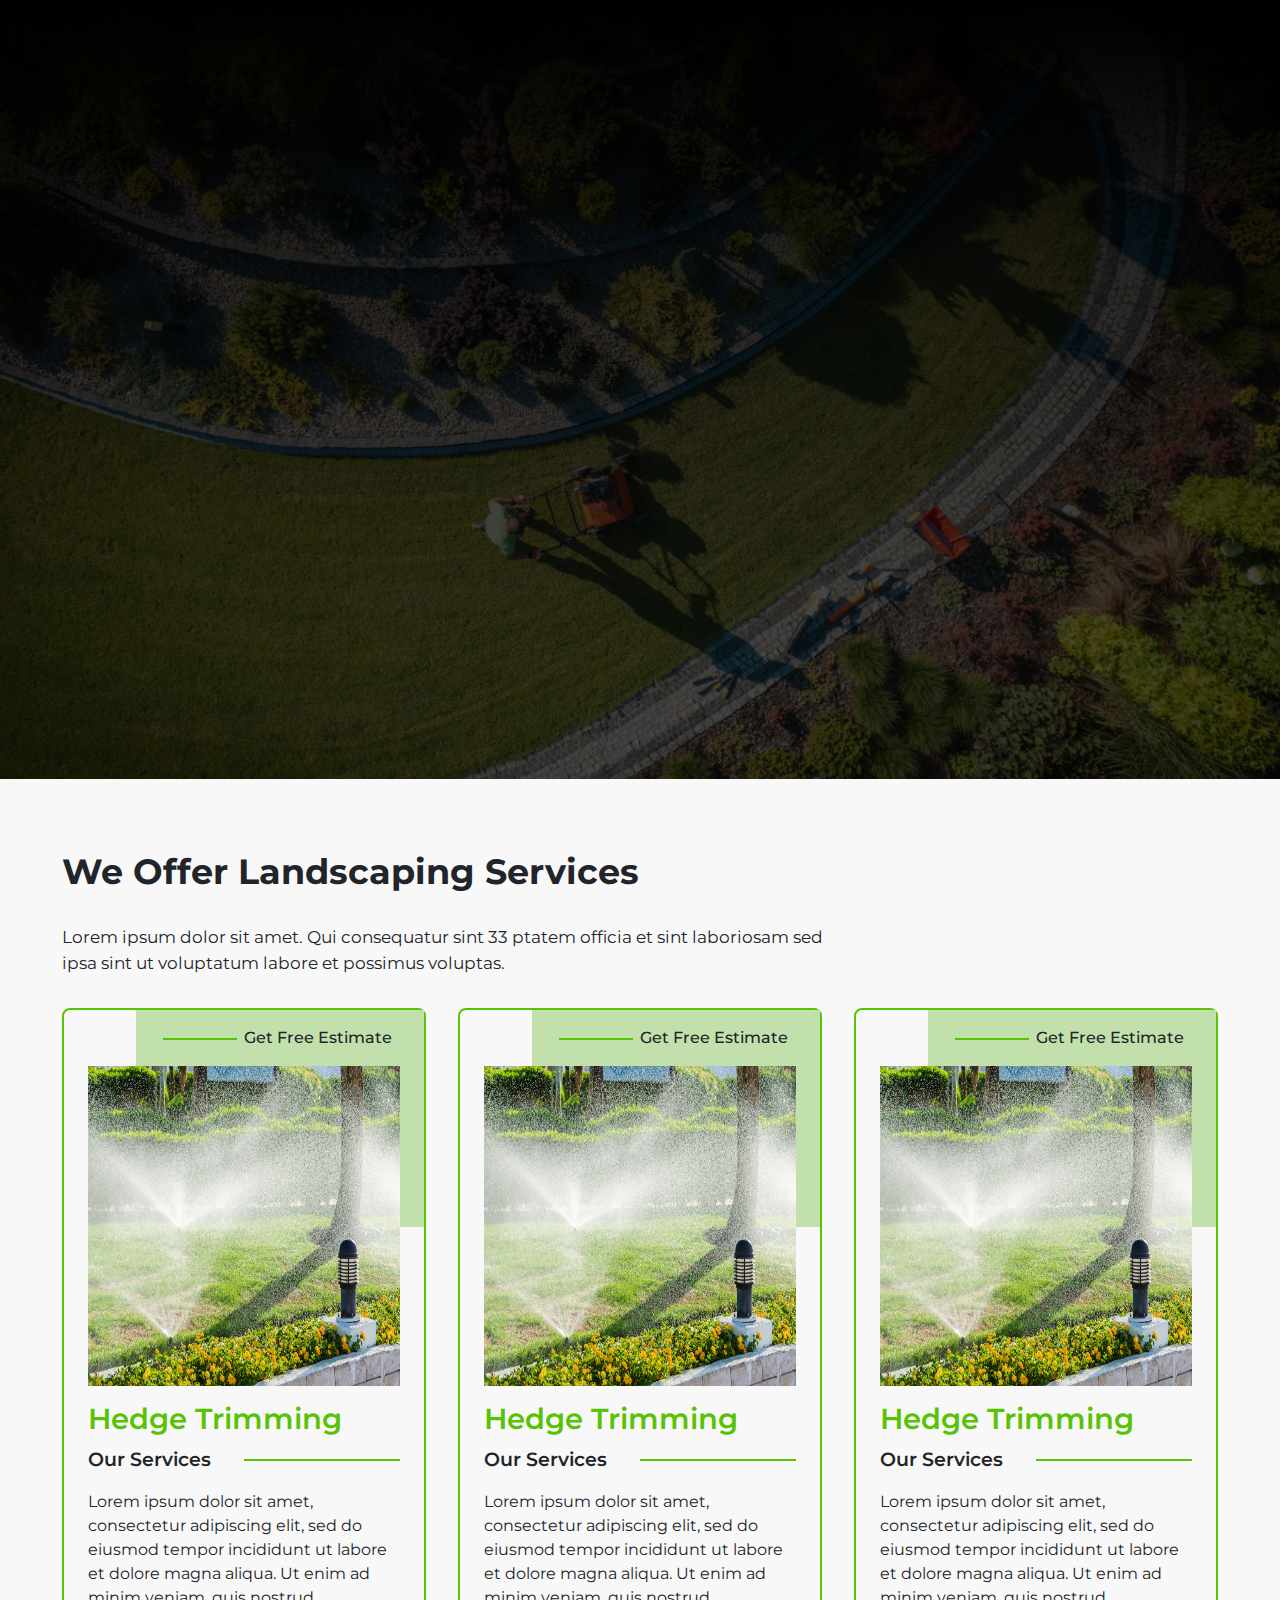
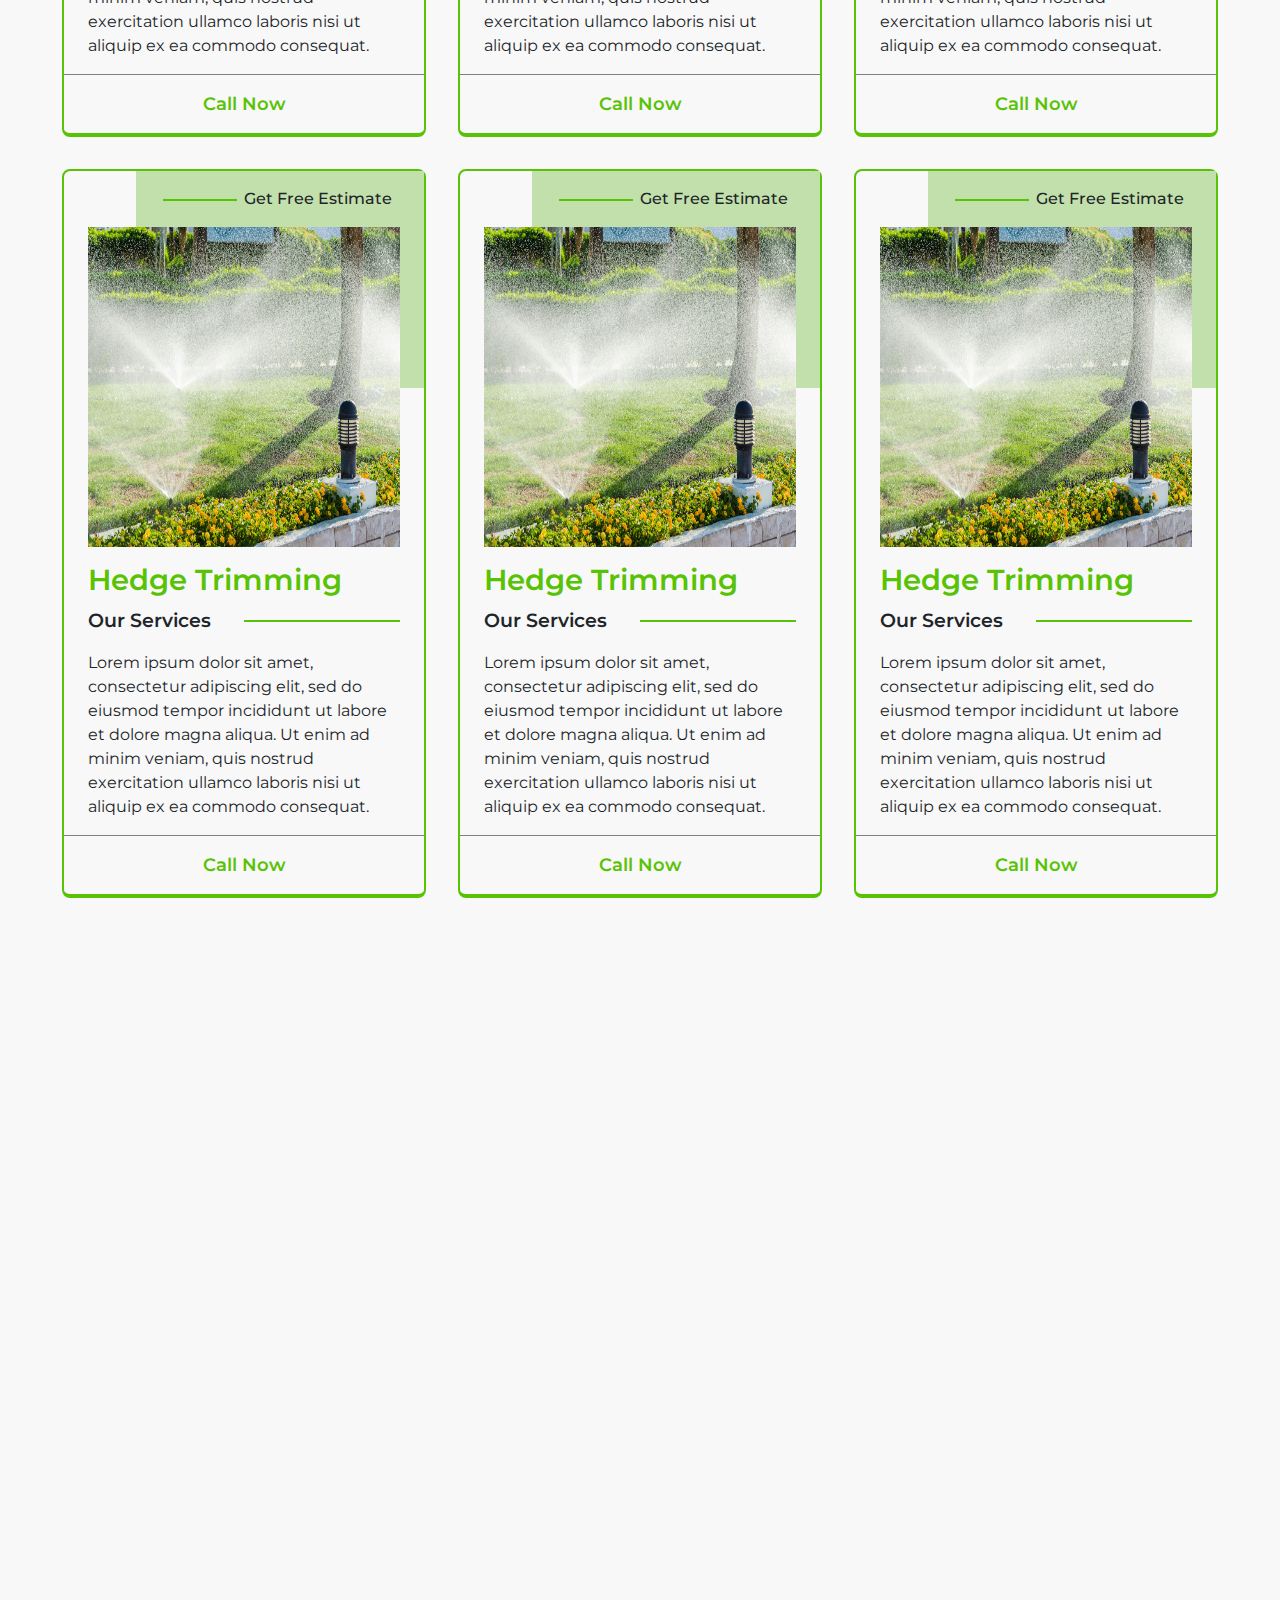
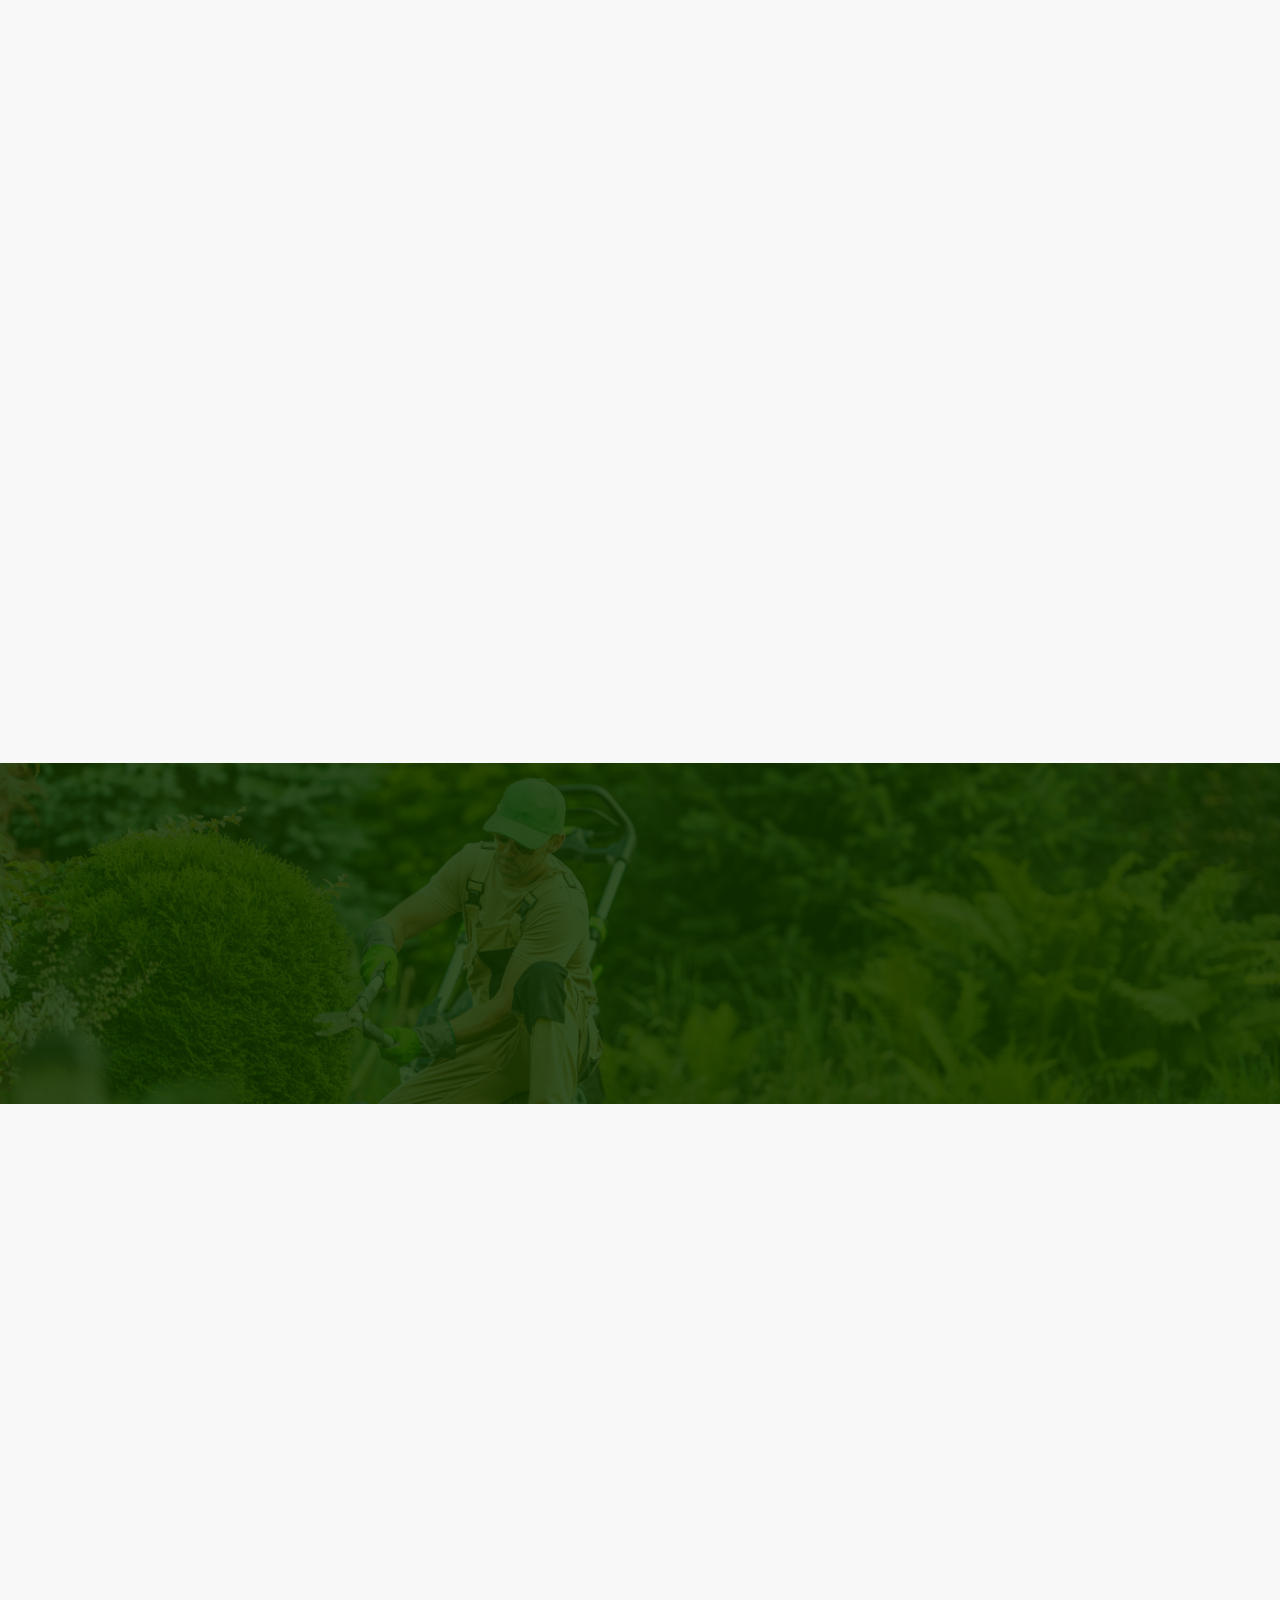
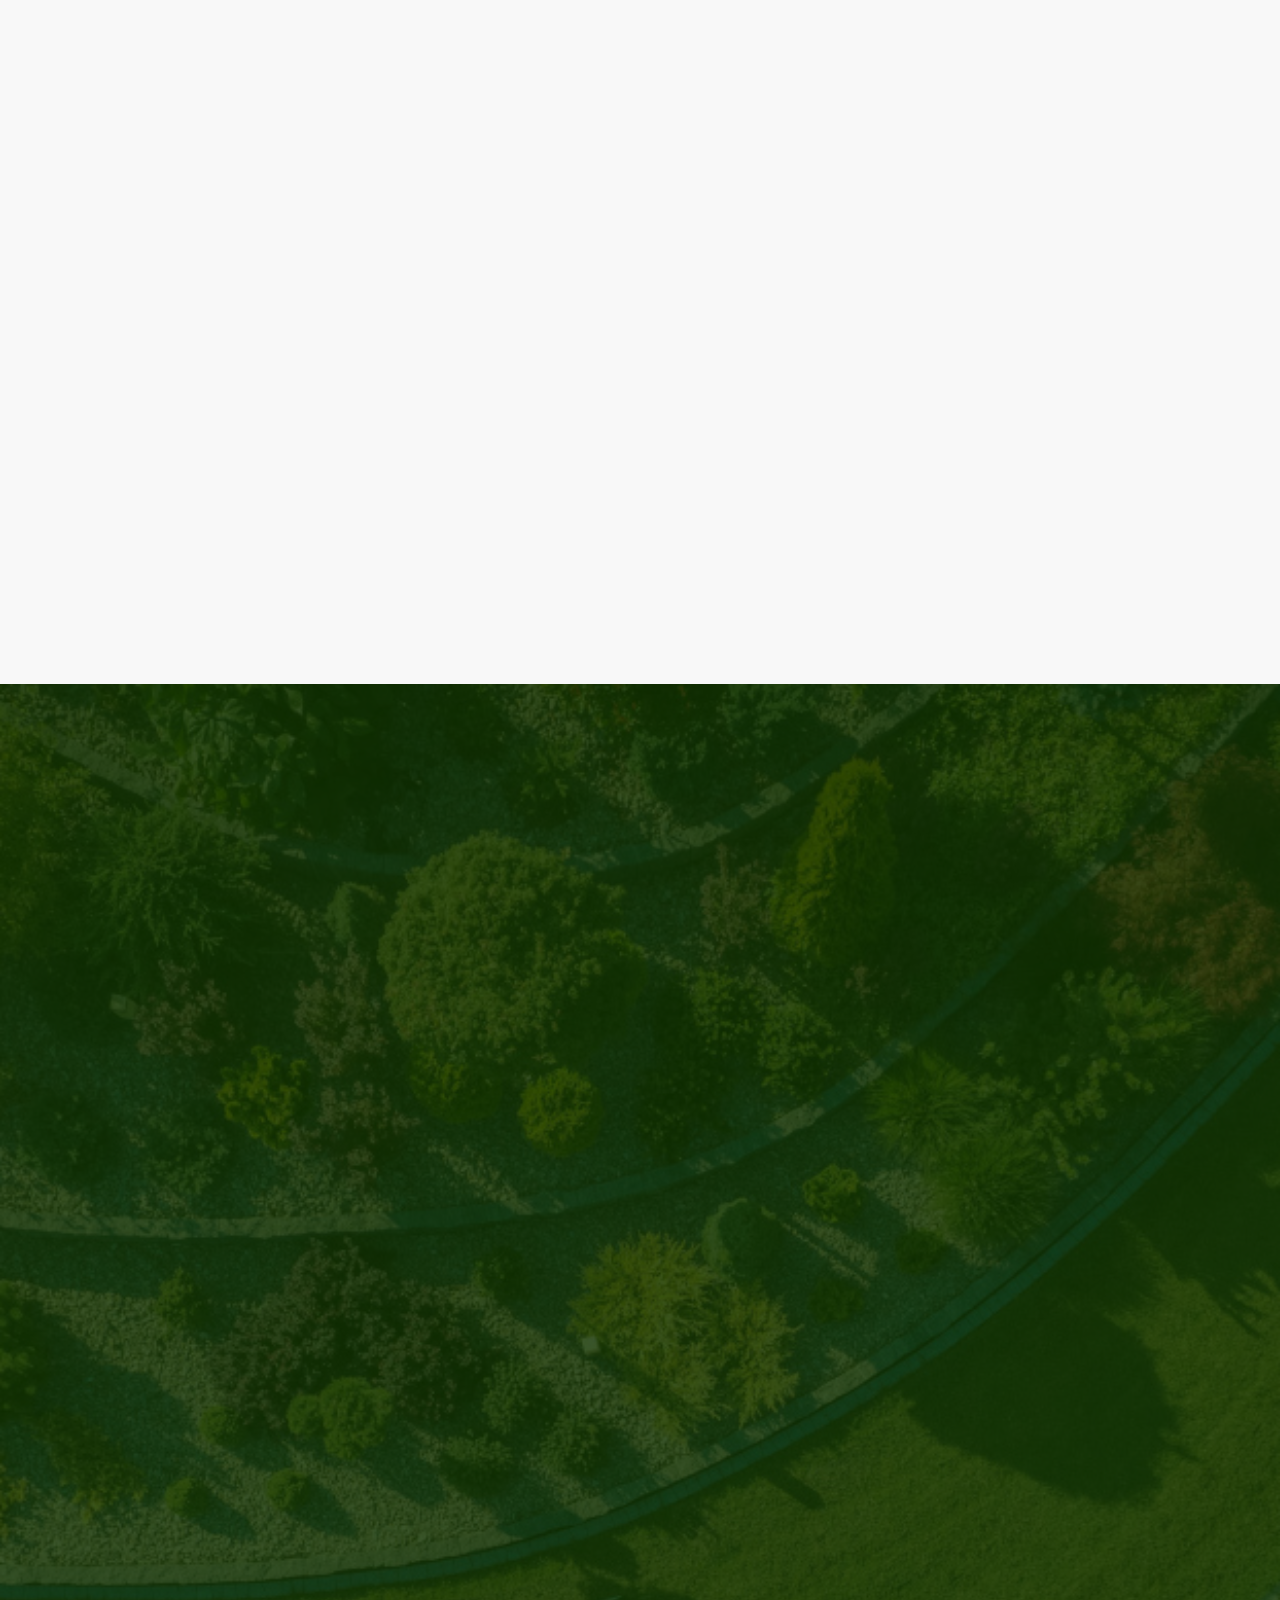
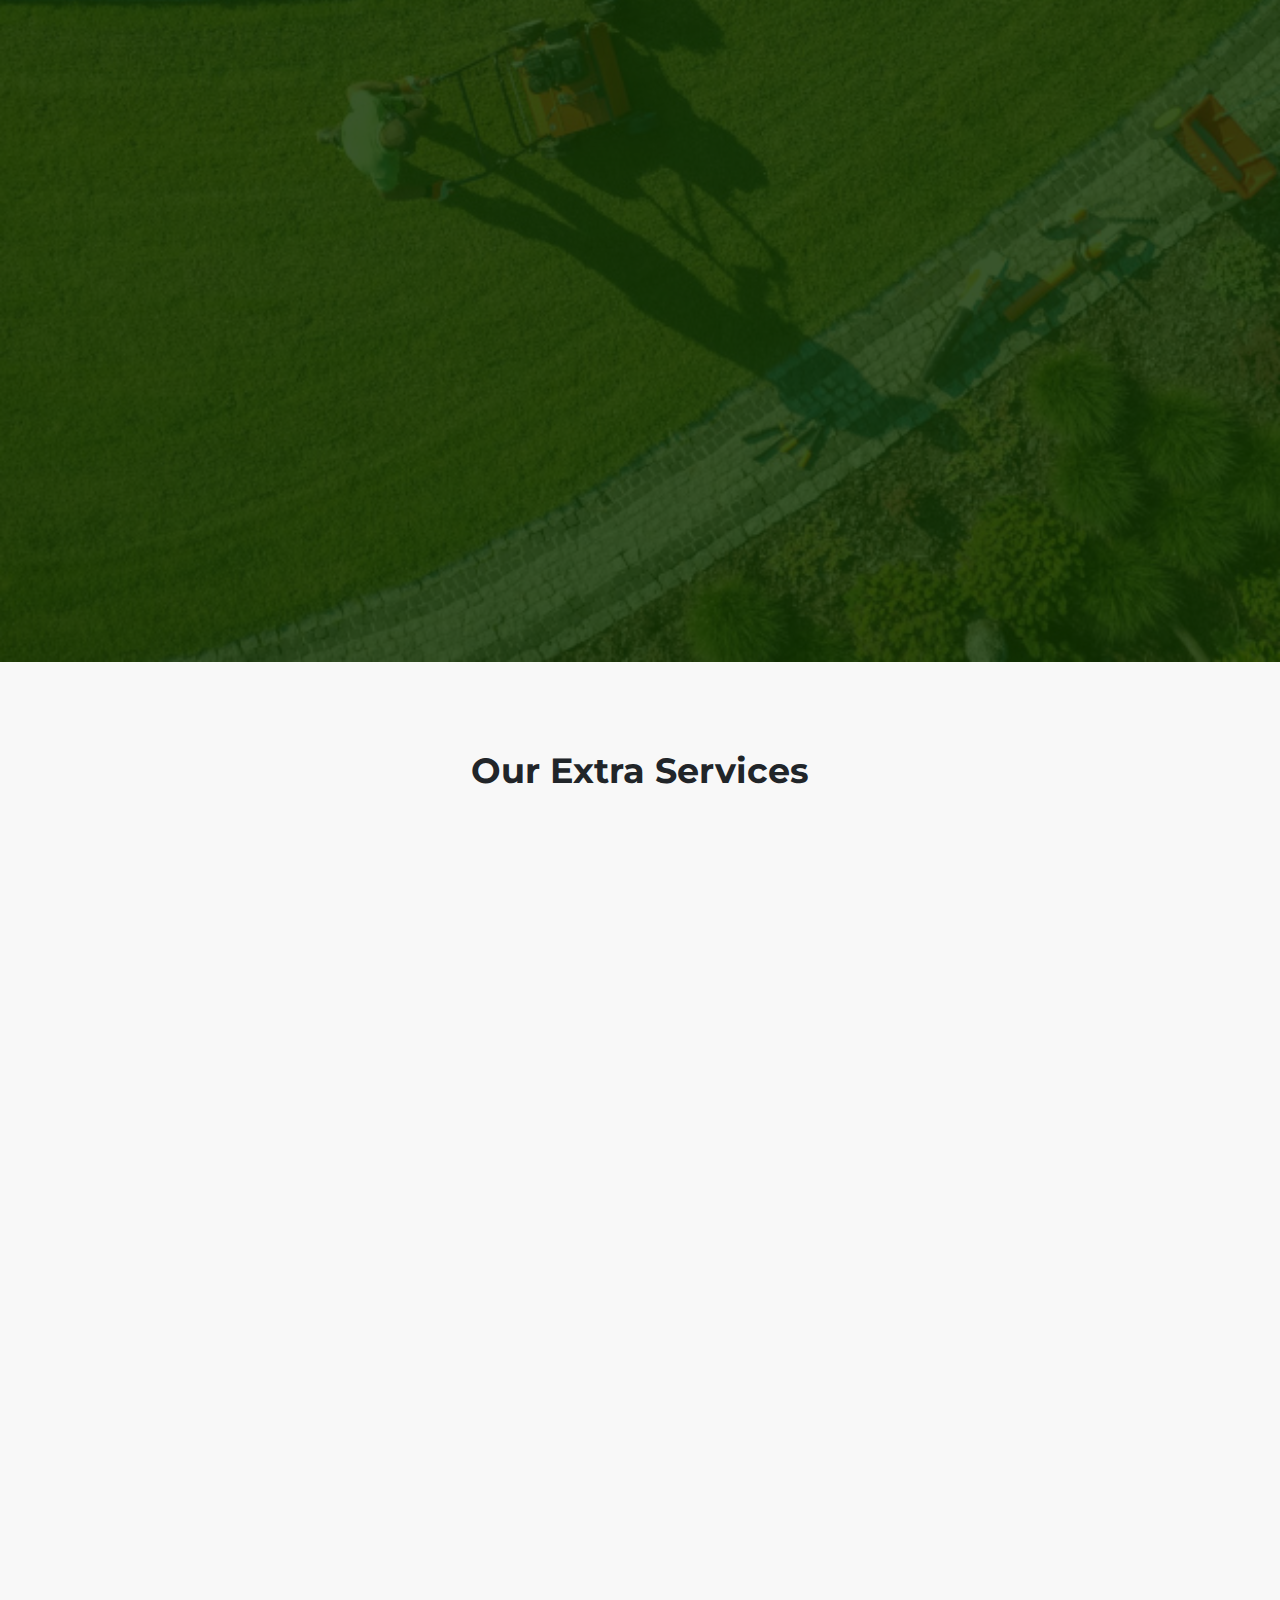
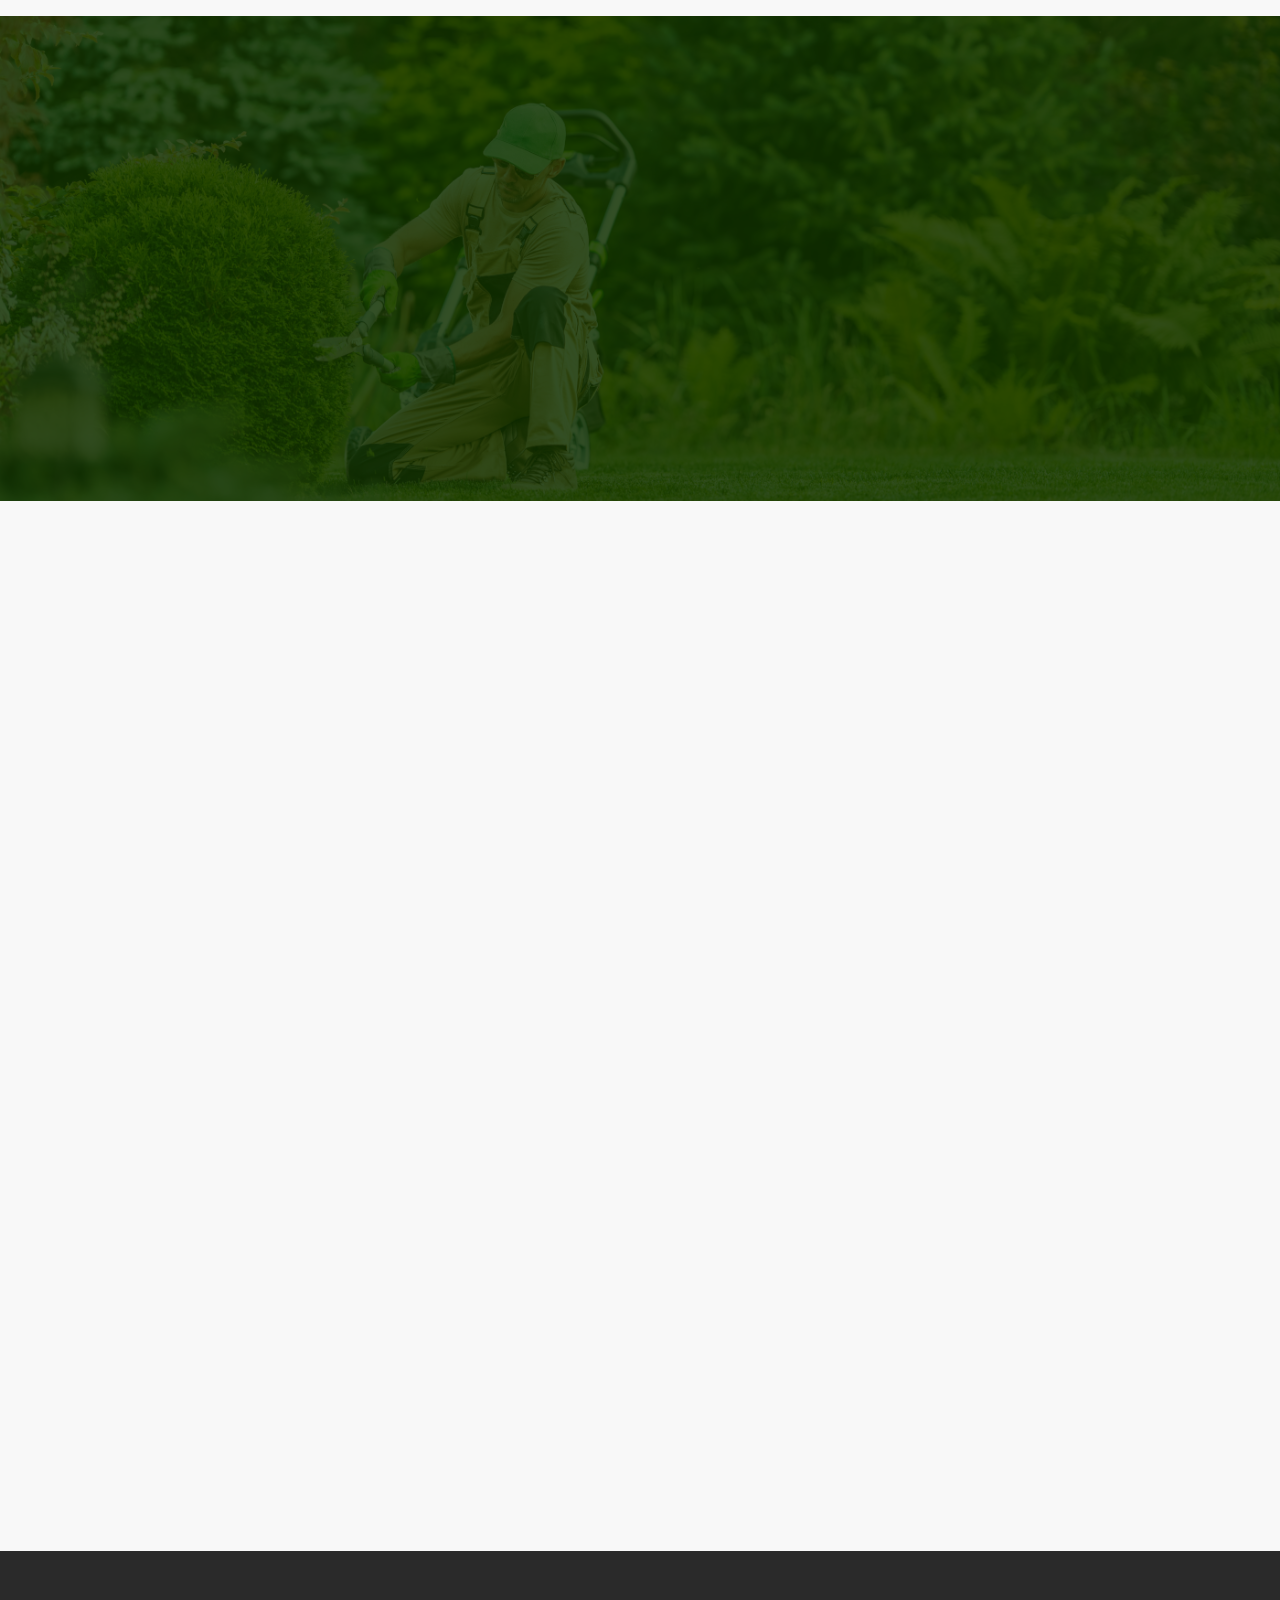
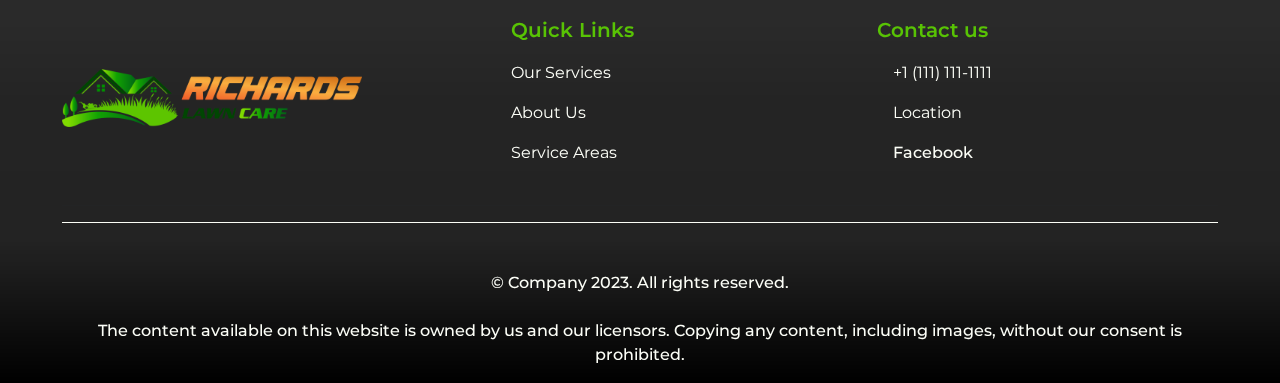
==== index.html @ 3bbea6c9 "feat: first" ====
<!DOCTYPE html>
<html lang="en">

<head>
    <meta charset="UTF-8">
    <meta http-equiv="X-UA-Compatible" content="IE=edge">
    <meta name="viewport" content="width=device-width, initial-scale=1 maximum-scale=1.0, user-scalable=no">
    <title>Page Title</title>

    <meta name="description" content="">
    <meta name="keywords" content="">
    <meta name="format-detection" content="telephone=no">

    <!-- CSS -->
    <link rel="stylesheet" href="/css/index.css">

    <!-- Font Awesome -->
    <link rel="stylesheet" href="https://cdnjs.cloudflare.com/ajax/libs/font-awesome/6.2.1/css/all.min.css"
        integrity="sha512-MV7K8+y+gLIBoVD59lQIYicR65iaqukzvf/nwasF0nqhPay5w/9lJmVM2hMDcnK1OnMGCdVK+iQrJ7lzPJQd1w=="
        crossorigin="anonymous" referrerpolicy="no-referrer" />

    <link rel="apple-touch-icon" sizes="180x180" href="/img/apple-touch-icon.png">
    <link rel="icon" type="image/png" sizes="32x32" href="/img/favicon-32x32.png">
    <link rel="icon" type="image/png" sizes="16x16" href="/img/favicon-16x16.png">
    <link rel="manifest" href="/img/site.webmanifest">
</head>

<body>
    <!-- Navbar -->
    <section class="nav-hero">
        <!-- Top of the navbar -->
        <div class="top-information" data-aos="fade-up">
            <div class="container py-3 d-flex flex-vm-row flex-column justify-content-between align-items-center">
                <a href="/index.html#serviceAreas" title="location" class="text-white fw-500">
                    <i class="fa-solid fa-location-dot"></i>Austin, Texas
                </a>

                <a title="Phone Number" href="tel:+17372070337" class="text-white fw-500 mt-vm-0 mt-1">
                    <i class="fa-solid fa-phone"></i> +1 (737) 207-0337</a>
            </div>
        </div>

        <!-- Navbar -->
        <nav class="navbar navbar-expand-xl navbar-dark " data-aos="fade-up">
            <div class="container">
                <a title="Homepage" class="navbar-brand" href="/index.html"><img class="logo" src="/img/logo.png"
                        alt="Navbar Transparent Logo"></a>

                <button class="navbar-toggler" type="button" data-bs-toggle="collapse"
                    data-bs-target="#navbarSupportedContent" aria-controls="navbarSupportedContent"
                    aria-expanded="false" aria-label="Toggle navigation">
                    <span class="navbar-toggler-icon"></span>
                </button>

                <div class="collapse navbar-collapse" id="navbarSupportedContent">
                    <ul class="navbar-nav mx-auto mb-2 mb-lg-0">
                        <li class="nav-item">
                            <a title="Home" class="nav-link" aria-current="page" href="/index.html">Home</a>
                        </li>
                        <li class="nav-item dropdown">
                            <a title="Lawn Care Service Dropdown" class="nav-link dropdown-toggle" href="#"
                                role="button" data-bs-toggle="dropdown" aria-expanded="false">
                                Lawn Care Services
                            </a>
                            <ul class="dropdown-menu">
                                <li><a title="Lawn Care Navbar" class="dropdown-item" href="/lawn-care.html">Lawn
                                        Care</a>
                                </li>
                                <li><a title="Commercial Lawn Care Navbar" class="dropdown-item"
                                        href="/commercial-lawn-care-austin.html">Commercial
                                        Lawn Care</a>
                                </li>
                                <li><a title="Residential Lawn Care Navbar" class="dropdown-item"
                                        href="/residential-lawn-mowing-austin-texas.html">Residential Lawn
                                        Care</a></li>
                                <li><a title="Lawn Care near Austin Navbar" class="dropdown-item"
                                        href="/lawn-care-near-austin.html">Lawn Care
                                        near Austin</a></li>
                                <li><a title="Lawn Mowing Near Austin" class="dropdown-item"
                                        href="/lawn-mowing-near-austin.html">Lawn
                                        Mowing near Austin</a>
                                </li>
                            </ul>
                        </li>

                        <li class="nav-item dropdown">
                            <a title="Land Clearing Services Dropdown" class="nav-link dropdown-toggle" href="#"
                                role="button" data-bs-toggle="dropdown" aria-expanded="false">
                                Land Clearing Services
                            </a>
                            <ul class="dropdown-menu">
                                <li><a title="Land Clearing Navbar" class="dropdown-item"
                                        href="/land-clearing.html">Land Clearing
                                        Service</a>
                                </li>
                                <li><a title="Land Clearing Near Austin" class="dropdown-item"
                                        href="/land-clearing-near-austin.html">Land
                                        Clearing near
                                        Austin</a></li>
                            </ul>
                        </li>
                        <li class="nav-item">
                            <a title="Contact Page" class="nav-link" href="/contact.html">Contact</a>
                        </li>
                    </ul>

                    <a title="Free Estimate CTA"
                        class="nav-button btn btn-primary rounded-pill fw-500 text-white px-xxl-5 px-4 fs-19 text-white"
                        href="/cta.html">
                        Call Now</a>
                </div>
            </div>
        </nav>

        <!-- Hero Section -->
        <div class="hero" data-aos="zoom-in">
            <div class="container h-100">
                <div class="d-flex flex-column justify-content-center h-100 hero-content">
                    <h1 class="text-white mb-4">Delivering Top-Notch <span>Lawn</span>
                        Services in <span>Austin, Texas</span></h1>
                    <p class="text-white hero-info">
                        Transforming Austin, Texas Properties into Lush, Healthy, and
                        Enchanting
                        Landscapes through Tailored Lawn Care Solutions
                    </p>

                    <div class="d-flex flex-vm-row flex-column justify-content-center mt-sm-5 mt-4 pt-3 pb-lg-0 pb-3">
                        <a title="Free Quote Navigation" href="/cta.html"
                            class="btn btn-primary text-white rounded-pill px-4">Get Free Quote</a>

                        <a title="Contact Us Navigation" href="/contact.html"
                            class="btn btn-secondary ms-vm-4 mt-vm-0 mt-3 px-sm-5 px-4 rounded-pill border-2 fw-500">Contact
                            Us</a>
                    </div>
                </div>
            </div>
        </div>
        <img class="hero-img" src="/img/hero-bg.jpg" alt="hero img">
        </div>
    </section>


    <section class="services light-section">
        <div class="container">
            <h3 class="header">We Offer Landscaping Services</h3>
            <p class="fs-17 fw-400 col-md-8 col-12">Lorem ipsum dolor sit amet. Qui consequatur sint 33 ptatem officia
                et sint laboriosam sed ipsa sint ut
                voluptatum labore et possimus voluptas.
            </p>

            <div class="services-grid">
                <div class="service">
                    <div class="img-div">
                        <img src="/img/service1.jpg" alt="Service Img">
                    </div>
                    <div class="info-div">
                        <h5 class="service-name">Hedge Trimming</h5>
                        <p class="service-subheader"> Our Services</p>

                        <p class="service-description">
                            Lorem ipsum dolor sit amet, consectetur adipiscing elit, sed do eiusmod tempor incididunt ut
                            labore et dolore magna aliqua. Ut enim ad minim veniam, quis nostrud exercitation ullamco
                            laboris nisi ut aliquip ex ea commodo consequat.
                        </p>
                    </div>
                    <a href="tel:+11111111111" class="service-cta">
                        Call Now
                    </a>
                    <div class="cta-floating">
                        <div class="position-relative">
                            <a class="floating-button" title="Get Free Estimate" href="tel:+11111111111">
                                Get Free Estimate
                            </a>
                        </div>
                    </div>
                </div>

                <div class="service">
                    <div class="img-div">
                        <img src="/img/service1.jpg" alt="Service Img">
                    </div>
                    <div class="info-div">
                        <h5 class="service-name">Hedge Trimming</h5>
                        <p class="service-subheader"> Our Services</p>

                        <p class="service-description">
                            Lorem ipsum dolor sit amet, consectetur adipiscing elit, sed do eiusmod tempor incididunt ut
                            labore et dolore magna aliqua. Ut enim ad minim veniam, quis nostrud exercitation ullamco
                            laboris nisi ut aliquip ex ea commodo consequat.
                        </p>
                    </div>
                    <a href="tel:+11111111111" class="service-cta">
                        Call Now
                    </a>
                    <div class="cta-floating">
                        <div class="position-relative">
                            <a class="floating-button" title="Get Free Estimate" href="tel:+11111111111">
                                Get Free Estimate
                            </a>
                        </div>
                    </div>
                </div>

                <div class="service">
                    <div class="img-div">
                        <img src="/img/service1.jpg" alt="Service Img">
                    </div>
                    <div class="info-div">
                        <h5 class="service-name">Hedge Trimming</h5>
                        <p class="service-subheader"> Our Services</p>

                        <p class="service-description">
                            Lorem ipsum dolor sit amet, consectetur adipiscing elit, sed do eiusmod tempor incididunt ut
                            labore et dolore magna aliqua. Ut enim ad minim veniam, quis nostrud exercitation ullamco
                            laboris nisi ut aliquip ex ea commodo consequat.
                        </p>
                    </div>
                    <a href="tel:+11111111111" class="service-cta">
                        Call Now
                    </a>
                    <div class="cta-floating">
                        <div class="position-relative">
                            <a class="floating-button" title="Get Free Estimate" href="tel:+11111111111">
                                Get Free Estimate
                            </a>
                        </div>
                    </div>
                </div>

                <div class="service">
                    <div class="img-div">
                        <img src="/img/service1.jpg" alt="Service Img">
                    </div>
                    <div class="info-div">
                        <h5 class="service-name">Hedge Trimming</h5>
                        <p class="service-subheader"> Our Services</p>

                        <p class="service-description">
                            Lorem ipsum dolor sit amet, consectetur adipiscing elit, sed do eiusmod tempor incididunt ut
                            labore et dolore magna aliqua. Ut enim ad minim veniam, quis nostrud exercitation ullamco
                            laboris nisi ut aliquip ex ea commodo consequat.
                        </p>
                    </div>
                    <a href="tel:+11111111111" class="service-cta">
                        Call Now
                    </a>
                    <div class="cta-floating">
                        <div class="position-relative">
                            <a class="floating-button" title="Get Free Estimate" href="tel:+11111111111">
                                Get Free Estimate
                            </a>
                        </div>
                    </div>
                </div>

                <div class="service">
                    <div class="img-div">
                        <img src="/img/service1.jpg" alt="Service Img">
                    </div>
                    <div class="info-div">
                        <h5 class="service-name">Hedge Trimming</h5>
                        <p class="service-subheader"> Our Services</p>

                        <p class="service-description">
                            Lorem ipsum dolor sit amet, consectetur adipiscing elit, sed do eiusmod tempor incididunt ut
                            labore et dolore magna aliqua. Ut enim ad minim veniam, quis nostrud exercitation ullamco
                            laboris nisi ut aliquip ex ea commodo consequat.
                        </p>
                    </div>
                    <a href="tel:+11111111111" class="service-cta">
                        Call Now
                    </a>
                    <div class="cta-floating">
                        <div class="position-relative">
                            <a class="floating-button" title="Get Free Estimate" href="tel:+11111111111">
                                Get Free Estimate
                            </a>
                        </div>
                    </div>
                </div>

                <div class="service">
                    <div class="img-div">
                        <img src="/img/service1.jpg" alt="Service Img">
                    </div>
                    <div class="info-div">
                        <h5 class="service-name">Hedge Trimming</h5>
                        <p class="service-subheader"> Our Services</p>

                        <p class="service-description">
                            Lorem ipsum dolor sit amet, consectetur adipiscing elit, sed do eiusmod tempor incididunt ut
                            labore et dolore magna aliqua. Ut enim ad minim veniam, quis nostrud exercitation ullamco
                            laboris nisi ut aliquip ex ea commodo consequat.
                        </p>
                    </div>
                    <a href="tel:+11111111111" class="service-cta">
                        Call Now
                    </a>
                    <div class="cta-floating">
                        <div class="position-relative">
                            <a class="floating-button" title="Get Free Estimate" href="tel:+11111111111">
                                Get Free Estimate
                            </a>
                        </div>
                    </div>
                </div>


            </div>
        </div>
    </section>


    <!-- About -->
    <section id="about" class="about-us dark-section py-5 mt-5 mb-0" data-aos="fade-up">
        <div class="container">
            <div class="about-us-flex">
                <!-- Information Side -->
                <div class="info-div">
                    <h2 class="header">Your Trusted Partner for Professional Lawn Care Services</h2>
                    <p class="mb-4">
                        Welcome to our lawn care service! With a decade of experience, we are committed to providing
                        top-notch lawn care solutions in your area. Our team of experts takes pride in delivering
                        high-quality service and turning your lawn into a masterpiece.
                        <br><br>
                        From routine maintenance to specialized treatments, we handle it all. Our services cater to
                        lawns
                        of all sizes and types. We understand the unique needs of each lawn and tailor our approach
                        accordingly. <a class="link" title="contact page" href="/contact.html">Contact us</a> today and
                        experience the difference!
                    </p>
                    <a title="Call Now" class="btn btn-primary rounded-1 px-5 fs-20 fw-600" href="tel:+11111111111">
                        Call Now
                    </a>
                    <!-- <a href="#" title="Secondary" class="btn-secondary px-5 ms-2 btn">
                        Secondary
                    </a> -->
                </div>

                <!-- Img Side -->
                <div class="img-div">
                    <img src="/img/about-us-1.jpg" alt="About Us Img 1">
                </div>
            </div>
        </div>
    </section>

    <!-- Social Media Ratings -->
    <div class="position-relative ratings-div shadow-lg py-2" data-aos="fade-up">
        <div class="ratings-grid shadow-none container">
            <!-- Facebook Rating -->
            <a class="ratings-card" title="Facebook Navigation" target="_blank" href="#">
                <img src="/img/facebook.png" alt="facebook logo">
                <p class="text-center ratings">
                    <i class="fa-solid fa-star"></i>
                    <i class="fa-solid fa-star"></i>
                    <i class="fa-solid fa-star"></i>
                    <i class="fa-solid fa-star"></i>
                    <i class="fa-solid fa-star"></i>
                </p>
            </a>
            <!-- Google Rating -->
            <a class="ratings-card" title="Google Navigation" target="_blank" href="#">
                <img src="/img/google.png" alt="google logo">
                <p class="text-center ratings">
                    <i class="fa-solid fa-star"></i>
                    <i class="fa-solid fa-star"></i>
                    <i class="fa-solid fa-star"></i>
                    <i class="fa-solid fa-star"></i>
                    <i class="fa-solid fa-star"></i>
                </p>
            </a>
            <!-- Yelp Rating -->
            <a class="ratings-card" title="Yelp Navigation" target="_blank" href="#">
                <img src="/img/yelp.png" alt="Yelp Logo">
                <p class="text-center ratings">
                    <i class="fa-solid fa-star"></i>
                    <i class="fa-solid fa-star"></i>
                    <i class="fa-solid fa-star"></i>
                    <i class="fa-solid fa-star"></i>
                    <i class="fa-solid fa-star"></i>
                </p>
            </a>
        </div>
    </div>

    <!-- About Us 2 -->
    <section class="about-us mt-5 pt-4 light-section" data-aos="fade-up">
        <div class="container">
            <div class="about-us-flex opposite">
                <div class="info-div">
                    <!-- Section Heading -->
                    <h3 class="header">
                        Residential Lawn & Landscaping Services in Location
                    </h3>

                    <!-- Description -->
                    <p class="mb-4">
                        At [Company Name], our experts are highly trained and skilled in every aspect of lawn care
                        services. We specialize in providing top-notch residential and commercial lawn care solutions
                        for properties of all sizes. We also extend our services to agricultural properties in our
                        service areas.
                        <br><br>
                        With over a decade of experience, homeowners and businesses have entrusted us for their lawn
                        care needs. We offer a wide range of competitively priced services, including 24/7 emergency
                        services. You can count on us for honest pricing and quality service!
                    </p>

                    <!-- Call to Action Button -->
                    <a title="Call Now" class="btn btn-primary rounded-1 px-5 fs-20 fw-600" href="tel:+11111111111">Call
                        Now</a>
                </div>
                <div class="img-div">
                    <!-- Image -->
                    <img src="/img/about-us-2.jpg" alt="About Us 2">
                </div>
            </div>
        </div>
    </section>


    <!-- CTA Section -->
    <section class="cta primary-overlay">
        <img class="bg-img" src="/img/cta-bg.jpg" alt="CTA BG">
        <div class="container" data-aos="fade-up">
            <!-- CTA Text -->
            <h4 class="text-center lh-100">Give us a call today for a FREE estimate. <br> Call us at +1 (111) 111-1111.
            </h4>
            <!-- CTA Button -->
            <div class="d-flex justify-content-center">
                <a title="Call Now for Free Estimate" class="btn btn-primary rounded-1 px-5 fs-18 mt-5"
                    href="tel:+11111111111">Call Now</a>
            </div>
        </div>
    </section>


    <section id="ourServices" class="commercial-residential">
        <div data-aos="fade-up" class="container">
            <h3 class="header">Our Services</h3>

            <div>
                <div class="services-row">
                    <div class="service-div">
                        <div class="img-div">
                            <img class="slider-img" src="/img/gallery1.jpg" alt="roof before after">
                        </div>
                        <div class="information">
                            <h3>Roof Cleaning </h3>
                            <p>Transform your roof into a pristine masterpiece with our expert cleaning services. Our
                                dedicated team goes above and beyond to remove dirt, debris, moss, and algae, unveiling
                                the true beauty of your home.
                            </p>

                            <div class="w-100 row gap-3 mt-2">
                                <a title="free quote" class="btn btn-primary fs-18 px-2 col"
                                    href="tel:+1 (208) 994-9775">
                                    <i class="fa-solid fa-phone me-1"></i> Get a Free Quote
                                </a>

                                <a title="Contact Page" class="btn btn-outline-primary fs-18 px-5 col d-md-block d-none"
                                    href="/contact.html">
                                    Contact Us
                                </a>
                            </div>
                        </div>
                    </div>

                    <div class="service-div">
                        <div class="img-div">
                            <img class="slider-img" src="/img/watching-gutter.jpg" alt="gardener-mowing-grass">
                        </div>
                        <div class="information">
                            <h3>Gutter Cleaning</h3>
                            <p>Don't let clogged gutters rain on your parade. Our professional gutter cleaning services
                                ensure optimal water flow and protect your home from water damage. Say goodbye to
                                overflowing gutters and hello to a functional and efficient drainage system that keeps
                                your home safe and dry.

                            <div class="w-100 row gap-3 mt-2">
                                <a title="free quote" class="btn btn-primary fs-18 px-2 col"
                                    href="tel:+1 (208) 994-9775">
                                    <i class="fa-solid fa-phone me-1"></i> Get a Free Quote
                                </a>

                                <a title="Contact Page" class="btn btn-outline-primary fs-18 px-5 col d-md-block d-none"
                                    href="/contact.html">
                                    Contact Us
                                </a>
                            </div>
                            </p>
                        </div>
                    </div>
                </div>
            </div>
        </div>
    </section>

    <!-- About Us 3 -->
    <section class="about-us light-section mt-5 pt-4" data-aos="fade-up">
        <div class="container">
            <div class="about-us-flex">
                <div class="info-div">
                    <!-- Section Heading -->
                    <h3 class="header">
                        Commercial Lawn & Landscaping Services in Location
                    </h3>

                    <!-- Description -->
                    <p class="mb-4">
                        At [Company Name], we are your trusted source for experienced furnace and air conditioner repair
                        services in Freeport, IL and surrounding communities. With more than 10 years of experience, we
                        provide professional furnace and air conditioner repair service, sales, and installation for
                        homes and businesses in these areas.
                        <br><br>
                        We have a history of performing furnace and air conditioner repair services according to the
                        highest safety standards. Trust us to take great care of all your heating and cooling needs.
                    </p>

                    <!-- Call to Action Button -->
                    <a title="Call Now" class="btn btn-primary rounded-1 px-5 fs-20 fw-600" href="tel:+11111111111">Call
                        Now</a>
                </div>
                <div class="img-div">
                    <!-- Image -->
                    <img src="/img/about-us-3.jpg" alt="About Us 3">
                </div>
            </div>
        </div>
    </section>

    <!-- Testimonials -->
    <section class="testimonials primary-overlay">
        <img class="bg-img" src="/img/hero-bg.jpg" alt="Testimonial BG">
        <div class="container" data-aos="fade-up">

            <div>
                <h3 class="header">What our Valuable Customers say</h3>
            </div>

            <div class="testimonial-slider">
                <!-- Testimonial 1 -->
                <div class="column">
                    <img class="quote" src="/img/quote.png" alt="Quote Icon 1">
                    <p class="data">
                        Lorem ipsum dolor sit amet, consectetur adipiscing elit. Integer nec odio. Praesent libero. Sed
                        cursus ante dapibus diam. Sed nisi. Nulla quis sem at nibh elementum imperdiet.
                    </p>
                    <div class="user-info">
                        <!-- Client Details -->
                        <div class="user-details">
                            <p class="name">Person 1</p>
                            <p class="address">Date 1</p>
                        </div>
                    </div>
                </div>

                <!-- Testimonial 2 -->
                <div class="column">
                    <img class="quote" src="/img/quote.png" alt="Quote Icon 2">
                    <p class="data">
                        Lorem ipsum dolor sit amet, consectetur adipiscing elit. Integer nec odio. Praesent libero. Sed
                        cursus ante dapibus diam. Sed nisi. Nulla quis sem at nibh elementum imperdiet.
                    </p>
                    <div class="user-info">
                        <div class="user-details">
                            <!-- Client Details -->
                            <p class="name">Person 2</p>
                            <p class="address">Date 2</p>
                        </div>
                    </div>
                </div>

                <!-- Testimonial 3 -->
                <div class="column">
                    <img class="quote" src="/img/quote.png" alt="Quote Icon 3">
                    <p class="data">
                        Lorem ipsum dolor sit amet, consectetur adipiscing elit. Integer nec odio. Praesent libero. Sed
                        cursus ante dapibus diam. Sed nisi. Nulla quis sem at nibh elementum imperdiet.
                    </p>
                    <div class="user-info">
                        <div class="user-details">
                            <!-- Client Details -->
                            <p class="name">Person 3</p>
                            <p class="address">Date 3</p>
                        </div>
                    </div>
                </div>

                <!-- Testimonial 4 -->
                <div class="column">
                    <img class="quote" src="/img/quote.png" alt="Quote Icon 4">
                    <p class="data">
                        Lorem ipsum dolor sit amet, consectetur adipiscing elit. Integer nec odio. Praesent libero. Sed
                        cursus ante dapibus diam. Sed nisi. Nulla quis sem at nibh elementum imperdiet.
                    </p>
                    <div class="user-info">
                        <div class="user-details">
                            <!-- Client Details -->
                            <p class="name">Person 4</p>
                            <p class="address">Date 4</p>
                        </div>
                    </div>
                </div>
            </div>
        </div>
    </section>

    <section id="process" class="services-summary light-section">
        <div class="container">
            <h3 style="font-size: 35px;" class="header text-sm-center pt-3">
                Our Extra Services
            </h3>
            <!-- Extra Service 1 -->
            <div data-aos="fade-up" class="process">
                <div class="number">
                    <h2>1</h2>
                </div>

                <div class="process-info">
                    <h2>Extra Service 1</h2>

                    <a title="Call Now for Extra Service 1" href="tel:+11111111111" class="learn-more">
                        <span>Call Now</span>
                        <svg viewBox="0 0 13 10" height="10px" width="15px">
                            <path d="M1,5 L11,5"></path>
                            <polyline points="8 1 12 5 8 9"></polyline>
                        </svg>
                    </a>
                </div>
            </div>

            <!-- Extra Service 2 -->
            <div data-aos="fade-up" class="process">
                <div class="number">
                    <h2>2</h2>
                </div>

                <div class="process-info">
                    <h2>Extra Service 2</h2>

                    <a title="Call Now for Extra Service 2" href="tel:+11111111111" class="learn-more">
                        <span>Call Now</span>
                        <svg viewBox="0 0 13 10" height="10px" width="15px">
                            <path d="M1,5 L11,5"></path>
                            <polyline points="8 1 12 5 8 9"></polyline>
                        </svg>
                    </a>
                </div>
            </div>

            <!-- Extra Service 3 -->
            <div data-aos="fade-up" class="process">
                <div class="number">
                    <h2>3</h2>
                </div>

                <div class="process-info">
                    <h2>Extra Service 3</h2>

                    <a title="Call Now for Extra Service 3" href="tel:+11111111111" class="learn-more">
                        <span>Call Now</span>
                        <svg viewBox="0 0 13 10" height="10px" width="15px">
                            <path d="M1,5 L11,5"></path>
                            <polyline points="8 1 12 5 8 9"></polyline>
                        </svg>
                    </a>
                </div>
            </div>

            <!-- Extra Service 4 -->
            <div data-aos="fade-up" class="process">
                <div class="number">
                    <h2>4</h2>
                </div>

                <div class="process-info">
                    <h2>Extra Service 4</h2>

                    <a title="Call Now for Extra Service 4" href="tel:+11111111111" class="learn-more">
                        <span>Call Now</span>
                        <svg viewBox="0 0 13 10" height="10px" width="15px">
                            <path d="M1,5 L11,5"></path>
                            <polyline points="8 1 12 5 8 9"></polyline>
                        </svg>
                    </a>
                </div>
            </div>

            <!-- Extra Service 5 -->
            <div data-aos="fade-up" class="process">
                <div class="number">
                    <h2>5</h2>
                </div>

                <div class="process-info">
                    <h2>Extra Service 5</h2>

                    <a title="Call Now for Extra Service 5" href="tel:+11111111111" class="learn-more">
                        <span>Call Now</span>
                        <svg viewBox="0 0 13 10" height="10px" width="15px">
                            <path d="M1,5 L11,5"></path>
                            <polyline points="8 1 12 5 8 9"></polyline>
                        </svg>
                    </a>
                </div>
            </div>
        </div>
    </section>

    <!-- Service Areas -->
    <section class="service-areas position-relative py-5 primary-overlay" id="service-areas">
        <img style="object-position: 80% 50%;" class="bg-img" src="/img/cta-bg.jpg" alt="aerial-view-lawn-mowing">
        <div class="container" data-aos="fade-up">
            <div class="">
                <h3 class="header text-center text-white">
                    Areas We Serve
                </h3>

                <p class="text-center text-white">
                    Lorem ipsum dolor sit amet, consectetur adipiscing elit, sed do eiusmod tempor incididunt ut labore
                    et dolore magna aliqua. Ut enim ad minim veniam, quis nostrud exercitation ullamco laboris nisi ut
                    aliquip ex ea commodo consequat.
                </p>

                <!-- Cities List -->
                <ul class="cities pb-4">
                    <li>City1</li>
                    <li>City2</li>
                    <li>City3</li>
                    <li>City4</li>
                    <li>City5</li>
                    <li>City6</li>
                    <li>City7</li>
                    <li>City8</li>
                    <li>City9</li>
                    <li>City10</li>
                    <li>City11</li>
                    <li>City12</li>
                </ul>
                <!-- CTA -->
                <div class="d-flex justify-content-center mt-4">
                    <a title="Call Now" class="btn btn-primary px-5 fs-19" href="tel:+11111111111">Call Now</a>
                </div>
            </div>
        </div>
    </section>

    <!-- Gallery Section -->
    <section id="gallery" class="gallery pt-3 light-section" data-aos="fade-up">
        <div class="container">
            <h3 class="header">Our Gallery</h3>
            <div class="gallery-photos">

                <!-- First Photo -->
                <div class="image">
                    <a title="Gallery Photo 1" href="/img/gallery-1.jpg" data-lightbox="Gallery1">
                        <img src="/img/gallery-1.jpg" alt="Gallery Photo 1">
                    </a>
                </div>

                <!-- Second Photo -->
                <div class="image">
                    <a title="Gallery Photo 2" href="/img/gallery-2.jpg" data-lightbox="gallery2">
                        <img src="/img/gallery-2.jpg" alt="Gallery Photo 2">
                    </a>
                </div>

                <!-- Third Photo -->
                <div class="image">
                    <a title="Gallery Photo 3" href="/img/gallery-3.jpg" data-lightbox="gallery3">
                        <img src="/img/gallery-3.jpg" alt="Gallery Photo 3">
                    </a>
                </div>

                <!-- Fourth Photo -->
                <div class="image">
                    <a title="Gallery Photo 4" href="/img/gallery-4.jpg" data-lightbox="gallery4">
                        <img src="/img/gallery-4.jpg" alt="Gallery Photo 4">
                    </a>
                </div>
            </div>
        </div>
    </section>

    <!-- Footer -->
    <footer class="position-relative pt-3">
        <div class="container mt-5">
            <div class="row fw-500 fs-16">

                <!-- Img Side Column 1 -->
                <div class="col-lg pe-lg-5 me-lg-5 col-12 mb-lg-0 mb-5 text-lg-left">
                    <a title="Homepage Navigation" href="/index.html">
                        <img src="/img/logo.png" alt="logo footer" style="object-fit: contain;" height="100%"
                            class="d-inline-block mb-3" />
                    </a>
                </div>


                <!-- Column 2 -->
                <div class="col-lg col-md-4 col-12 mb-lg-0 mb-4 footer-col text-left">
                    <!-- Footer Title -->
                    <p class="mb-3 fw-600 footer-headline"> Quick Links</p>
                    <!-- Homepage Sections -->
                    <div class="footer-nav">
                        <p><a class="link" title="Our Services" href="/index.html#service">Our Services</a></p>
                        <p><a class="link" title="About Us" href="/index.html#about">About Us</a></p>
                        <p><a class="link" title="Service Areas" href="/service-areas.html">Service Areas</a></p>
                    </div>
                </div>

                <!-- Column 3 -->
                <div class="col-lg col-md-4 col-12 mb-lg-0 mb-4 footer-col text-left">
                    <!-- Footer Title -->
                    <p class="mb-3 fw-600 footer-headline">Contact us</p>
                    <div class="footer-nav">
                        <!-- Phone Number -->
                        <p class="d-flex mb-3">
                            <i class="fs-20 fa-solid fa-phone me-3"></i>
                            <a class="link" title="Footer Phone Number" href="tel:+11111111111"> +1 (111) 111-1111 </a>
                        </p>

                        <!-- Location -->
                        <p class="d-flex">
                            <i class="fa-solid fa-location-dot fs-20 me-3"></i>
                            <span> Location</span>
                        </p>

                        <!-- Facebook -->
                        <a title="Facebook Navigation" class=" d-flex align-items-center link" target="_blank"
                            href="#"><i class="fs-22 fa-brands fa-facebook me-3"></i> Facebook</a>

                    </div>
                </div>
            </div>
            <hr class="mt-4" />

            <p class="pt-2 pb-3 fw-500 text-white text-center border-1 border-top border-white pt-5">&copy;
                Company 2023. All rights reserved.</p>
            <p class="pt-2 pb-3 fw-500 text-white text-center">The content available on this website is owned by us
                and
                our licensors. Copying any content, including images, without our consent is prohibited.</p>
        </div>
    </footer>


    <!-- Scripts -->
    <script src="https://code.jquery.com/jquery-3.6.1.min.js"
        integrity="sha256-o88AwQnZB+VDvE9tvIXrMQaPlFFSUTR+nldQm1LuPXQ=" crossorigin="anonymous"></script>

    <script src="/js/extra.js"></script>
    <script src="/js/index.js"></script>

</body>

</html>
---- css/index.css ----
@import "/css/custom.css";
@import "/css/extra.css";

body {
  margin: 0;
  font-family: var(--bs-body-font-family);
  font-size: var(--bs-body-font-size);
  font-weight: var(--bs-body-font-weight);
  line-height: var(--bs-body-line-height);
  color: var(--bs-body-color);
  text-align: var(--bs-body-text-align);
  background-color: var(--bs-body-bg);
  -webkit-text-size-adjust: 100%;
  -webkit-tap-highlight-color: rgba(48, 44, 44, 0);
}


/* Top Information */
.top-information .container {
  border-bottom: 2px solid var(--info);
}

.top-information .container a {
  font-size: var(--upper-nav-font-size)
}

.top-information .container a i {
  color: var(--upper-nav-icon-color);
  margin-right: 0.5rem;
}

/* Navbar */

/* Navigation Links  */
nav ul .nav-item .nav-link {
  font-weight: 500;
  font-size: var(--navigation-link-font-size);
  margin: 0 var(--navigation-link-margin-x);
  color: var(--navigation-link-color);
  position: relative;
  transition: all ease-in 0.3s;
  background: var(--navigation-link-background);
  text-decoration: var(--navigation-link-text-decoration);
}

@media (max-width: 1400px) {
  nav ul .nav-item .nav-link {
    margin: 0 0.4rem;
  }
}

@media (max-width: 1200px) {
  nav ul .nav-item .nav-link {
    text-align: center;
  }
}


/* Hover Effect on navigation link */
nav ul .nav-item .nav-link::before {
  content: "";
  width: 0%;
  height: 3px;
  position: absolute;
  background-color: var(--navigation-link-border-color);
  bottom: -5px;
  left: 0;
  transition: all ease-in 0.3s;
}

nav ul .nav-item .nav-link:hover {
  color: var(--navigation-link-hover-color);
}

nav ul .nav-item .nav-link:hover::before {
  width: 100%;
}

/* Dropdown Effect */
nav ul .nav-item .dropdown-toggle {
  position: inherit;
}

nav ul .nav-item .dropdown-toggle:hover::after {
  width: 0;
  height: 0;
  position: inherit;
  background-color: none;
}

nav ul .nav-item .dropdown-item {
  text-shadow: none;
}

@media (max-width: 1200px) {
  nav .nav-button {
    width: 100%;
  }
}

/* Dropdown Effect Completed */

/* Navbar Logo */
.logo {
  width: var(--navbar-logo-size);
  min-height: 7rem;
  object-fit: contain;
}

@media (max-width: 1400px) {
  .logo {
    width: 17rem;
  }
}

@media (max-width: 1200px) {
  .logo {
    width: 21rem;
    max-width: calc(100% - 65px);
  }
}

@media (max-width: 768px) {
  .navbar-brand {
    max-width: calc(100% - 75px);
  }

  .logo {
    width: 100%;
    max-width: 18rem;
  }
}

/* Navbar Logo */
.nav-hero {
  position: relative;
  height: auto;
}

.nav-hero::after {
  position: absolute;
  content: "";
  width: 100%;
  height: 100%;
  top: 0;
  left: 0;
  z-index: -1;
  background: var(--hero-overlay);
}

@media (max-width: 992px) {
  .nav-hero {
    min-height: auto;
    height: auto;
  }
}

/* Background Image */
.nav-hero .hero-img {
  position: absolute;
  width: 100%;
  height: 100%;
  object-fit: cover;
  z-index: -2;
  top: 0;
}

.nav-hero .hero .hero-content {
  padding: 4rem 0rem 8rem;
}

@media (max-width: 992px) {
  .nav-hero .hero .hero-content {
    padding: 2rem 0rem 5rem;
  }
}

/* Hero Section Custom Typography */

.nav-hero .hero h1,
.nav-hero .inner-hero h1 {
  width: 100%;
  margin: 0 auto;
  text-transform: capitalize;
  text-align: center;
  color: var(--hero-heading-color);
  padding: 0 2rem;
  text-shadow: 0 0 8px var(--dark);
  font-weight: var(--hero-font-weight);
  font-size: var(--hero-font-size);
  line-height: 60px;
  margin-bottom: 2.5rem;
}

.nav-hero .hero h1 span {
  color: var(--hero-highlighted-text);
  font-weight: var(--hero-highlighted-text-font-weight);
}

@media (max-width: 992px) {

  .nav-hero .hero h1,
  .nav-hero .inner-hero h1 {
    padding: 0rem;
  }
}

@media (max-width: 768px) {

  .nav-hero .hero h1,
  .nav-hero .inner-hero h1 {
    width: 100%;
    padding: 0 0rem;
    font-size: 40px;
  }
}

@media (max-width: 576px) {

  .nav-hero .hero h1,
  .nav-hero .inner-hero h1 {
    font-size: 35px;
    margin-bottom: 1rem;
    line-height: inherit;
  }
}

.nav-hero .hero .hero-info,
.nav-hero .inner-hero .hero-info {
  width: 85%;
  margin: 0 auto;
  font-size: var(--hero-paragraph-font-size);
  color: var(--hero-paragraph-color);
  font-weight: 500;
  text-align: center;
  margin-top: 2rem;
  margin-bottom: 2rem;
  text-transform: capitalize;
}

@media (max-width: 992px) {

  .nav-hero .hero .hero-info,
  .nav-hero .inner-hero .hero-info {
    margin-top: 0.5rem;
    width: 95%;
    font-size: 18px;
  }
}

@media (max-width: 576px) {

  .nav-hero .hero .hero-info,
  .nav-hero .inner-hero .hero-info {
    margin-top: 0.5rem;
    width: 95%;
    font-size: 18px;
  }
}

/* Hero Section Custom Buttons */
.nav-hero .hero .btn-primary {
  border: 2px solid var(--hero-primary-button) !important;
  background-color: var(--hero-primary-button) !important;
  color: var(--hero-primary-button-text) !important;
  transition: all 0.3s
}

.nav-hero .hero .btn-primary:hover {
  border: 2px solid var(--hero-primary-button) !important;
  background-color: transparent !important;
  color: var(--hero-primary-button) !important;
}

.nav-hero .hero .btn-secondary {
  border: 2px solid var(--hero-secondary-button-text) !important;
  background-color: var(--hero-secondary-button) !important;
  color: var(--hero-secondary-button-text) !important;
}

.nav-hero .hero .btn-secondary:hover {
  border: 2px solid var(--hero-secondary-button-text) !important;
  background-color: var(--hero-secondary-button-text) !important;
  color: var(--white) !important;
}

/* Services Start */

.services .services-grid {
  display: grid;
  grid-template-columns: repeat(3, 1fr);
  gap: 2rem;
  margin-top: 2rem;
}

@media (max-width: 1200px) {
  .services .services-grid {
    grid-template-columns: repeat(2, 1fr);
  }
}

@media (max-width: 992px) {
  .services .services-grid {
    grid-template-columns: repeat(2, 1fr);
    gap: 1rem;
  }
}

@media (max-width: 768px) {
  .services .services-grid {
    grid-template-columns: repeat(1, 1fr);
    gap: 2rem;
  }
}

.services .services-grid .service {
  border: 2px solid var(--primary);
  border-radius: 8px;
  padding: 3.5rem 0 0rem;
  border-bottom: 4px solid var(--primary);
  position: relative;

  z-index: 2;
}

.services .services-grid .service::after {
  content: "";
  position: absolute;
  width: 80%;
  height: 30%;
  background-color: var(--services-background-after-effects-color);
  top: 0;
  right: 0;
  z-index: -1;
}

/* Responsive side padding */
@media (max-width: 1400px) {

  .services .services-grid .service .img-div,
  .services .services-grid .service .info-div {
    padding: 0 1.5rem !important;
  }

}

@media (max-width: 768px) {

  .services .services-grid .service .img-div,
  .services .services-grid .service .info-div {
    padding: 0 2rem !important;
  }
}

@media (max-width: 480px) {

  .services .services-grid .service .img-div,
  .services .services-grid .service .info-div {
    padding: 0 1rem !important;
  }
}

.services .services-grid .service .img-div {
  margin-bottom: 1rem;
  padding: 0 2rem;
}

.services .services-grid .service .img-div img {
  width: 100%;
  min-height: 20rem;
}

.services .services-grid .service .info-div {
  padding: 0 2rem;
}

.services .services-grid .service .service-name {
  font-size: 1.8rem;
  text-transform: capitalize;
  color: var(--primary);
  font-weight: 600;
}

.services .services-grid .service .service-subheader {
  font-size: 1.2rem;
  text-transform: capitalize;
  color: var(--dark);
  font-weight: 600;
  position: relative;
  margin-bottom: 1rem;
}

.services .services-grid .service .service-subheader::after {
  content: "";
  position: absolute;
  width: 60%;
  height: 2px;
  background-color: var(--primary);
  top: 50%;
  right: 0;
}

@media (max-width: 1400px) {
  .services .services-grid .service .service-subheader::after {
    width: 50%;
  }
}

@media (max-width: 768px) {
  .services .services-grid .service .service-subheader::after {
    width: 60%;
  }
}

@media (max-width: 576px) {
  .services .services-grid .service .service-subheader::after {
    width: 50%;
  }
}

@media (max-width: 380px) {
  .services .services-grid .service .service-subheader::after {
    width: 40%;
  }
}

.services .services-grid .service .service-description {
  font-size: 1rem;
  font-weight: 400;
  margin-bottom: 1rem;
}

.services .services-grid .service .service-cta {
  color: var(--primary);
  font-weight: 600;
  font-size: 1.1rem;
  padding: 1rem 0;
  border-top: 1px solid var(--info);
  text-align: center;
  display: flex;
  justify-content: center;
}

/* CTA Floating */
.services .services-grid .service .cta-floating {
  position: absolute;
  top: 0;
  right: 0;
  padding: 1rem 0;
  padding-right: 2rem;
  font-weight: 500;
}

.services .services-grid .service .cta-floating a {
  color: var(--dark);
}

.services .services-grid .service .cta-floating div {
  position: relative;
}

.services .services-grid .service .cta-floating div::after {
  content: "";
  position: absolute;
  background-color: var(--primary);
  top: 50%;
  right: 105%;
  width: 90%;
  height: 2px;
}

@media (max-width: 1400px) {
  .services .services-grid .service .cta-floating div::after {
    width: 50%;
  }
}

@media (max-width: 390px) {
  .services .services-grid .service .cta-floating div::after {
    width: 30%;
  }
}

/* Services End */

.ratings-div {}

.ratings-div .ratings-grid {
  display: grid;
  grid-template-columns: repeat(3, 1fr);
  gap: 3.5rem;
  background-color: var(--light-section-background);
  box-shadow: 0 3px 20px rgba(0, 0, 0, 0.1);
  border-radius: 8px;
  width: 65%;
}

@media (max-width: 992px) {
  .ratings-div .ratings-grid {
    grid-template-columns: repeat(2, 1fr);
    gap: 2.2rem;
  }
}

@media (max-width: 576px) {
  .ratings-div .ratings-grid {
    grid-template-columns: repeat(1, 1fr);
    gap: 2.2rem;
    width: 90%;
  }
}

.ratings-div .ratings-grid .ratings-card {
  border: none;
  border-radius: 12px;
  margin-bottom: 10px;
  padding: 1.5rem 1rem;
  display: flex;
  align-items: center;
  flex-direction: column;
  transition: all 0.5s;
}

.ratings-div .ratings-grid .ratings-card:hover {
  background-color: var(--white);
}

.ratings-div .ratings-grid .ratings-card img {
  width: 70px;
  height: 70px;
  margin-bottom: 1rem;
}

.ratings-div .ratings-grid .ratings-card h4,
.ratings-div .ratings-grid .ratings-card .h4 {
  font-size: 1.2rem;
  font-weight: 500;
}

.ratings-div .ratings-grid .ratings-card .ratings {
  font-size: 0.85rem;
  line-height: 24px;
  color: #FF9529;
  /*Ratings Color*/
  margin-top: 0.5rem;
}

.ratings-div .ratings-grid .ratings-card .ratings i {
  font-size: 20px;
}

@media (min-width: 576px) and (max-width: 992px) {
  .ratings-div .ratings-grid>*:nth-child(3) {
    grid-column: span 2;
    /* Makes it take full width in second row */
  }
}

/* About Us Section Start */
.about-us {
  padding-bottom: 3rem;
}

/* Abouts Us Flipped */
.about-us .opposite {
  flex-direction: row-reverse;
}

.about-us .opposite .img-div::after {
  right: inherit;
  left: -2rem;
  bottom: -2rem;
}

@media (max-width: 576px) {
  .about-us .opposite .img-div::after {
    right: inherit;
    left: -0.5rem;
    bottom: -0.5rem;
  }
}


.about-us .about-us-flex {
  display: flex;
  justify-content: space-between;
}

@media (max-width: 992px) {
  .about-us .about-us-flex {
    flex-direction: column;
  }
}

.about-us .about-us-flex .info-div {
  width: 48%;
}

@media (max-width: 992px) {
  .about-us .about-us-flex .info-div {
    width: 100%;
    margin-bottom: 2rem;
  }
}

.about-us .about-us-flex .img-div {
  width: 48%;
  height: 100%;
  position: relative;
  z-index: 2;
}

@media (max-width: 992px) {
  .about-us .about-us-flex .img-div {
    width: 100%;
  }
}

.about-us .about-us-flex .img-div img {
  width: 100%;
  height: 100%;
  object-fit: cover;
  border-radius: 12px;
  position: relative;
  z-index: 2;
}

.about-us .about-us-flex .img-div::after {
  position: absolute;
  content: "";
  border: 3px solid var(--primary);
  width: 0%;
  height: 110%;
  border-radius: 12px;
  right: -2rem;
  bottom: -5%;
  z-index: 1;
}

@media (max-width: 576px) {
  .about-us .about-us-flex .img-div::after {
    right: -0.5rem;
    bottom: -0.5rem;
  }
}

/* About Us End */


/* CTA Section */
.cta {
  position: relative;
  padding: 5rem 0;
}

.cta .bg-img {
  position: absolute;
  width: 100%;
  height: 100%;
  left: 0;
  top: 0;
  filter: brightness(30%);
  object-fit: cover;
  z-index: -3;
}

.cta h4,
.cta .h4 {
  font-size: 28px;
  font-weight: 600;
  position: relative;
  color: var(--white);
  z-index: 2 !important;
}

/* Testimonials Section */
.testimonials {
  padding: 3rem 0;
  position: relative;
}

.testimonials .bg-img {
  position: absolute;
  filter: brightness(35%);
  width: 100%;
  height: 100%;
  top: 0;
  left: 0;
  object-fit: cover;
  z-index: -1;
}

.testimonials .testimonial-slider .column {
  margin-top: 2rem;
  margin-bottom: 2rem;
  padding: 2rem 1.6rem;
  box-shadow: rgba(99, 99, 99, 0.2) 0px 2px 8px 0px;
  border-radius: 12px;
  background-color: var(--white);
  min-height: 320px;
}

.testimonials .testimonial-slider .column .quote {
  width: 4rem;
  filter: grayscale(100%);
}

.testimonials .testimonial-slider .column .data {
  margin: 1.5rem 0;
  color: var(--dark);
}

.testimonials .testimonial-slider .column .user-info {
  display: flex;
  align-items: center;
}

.testimonials .testimonial-slider .column .user-info .user-details {
  padding-left: 1rem;
}

.testimonials .testimonial-slider .column .user-info .user-details .name {
  font-weight: 500;
  font-size: 20px;
  color: var(--primary);
}

.testimonials .testimonial-slider .column .user-info .user-details .address {
  font-size: 15px;
}

/* Extra Services Section */
.services-summary .process {
  display: flex;
  align-items: center;
  justify-content: center;
  margin: 0 auto;
  margin-bottom: 3rem;
  width: 50%;
}

@media (max-width: 992px) {
  .services-summary .process {
    width: 100%;
  }
}

@media (max-width: 576px) {
  .services-summary .process {
    flex-direction: column;
    align-items: start;
  }
}

.services-summary .process .number {
  border: 4px solid var(--primary);
  border-radius: 50%;
  margin-right: 4rem;
}

@media (max-width: 576px) {
  .services-summary .process .number {
    margin-right: 0rem;
    margin-bottom: 1rem;
  }
}

.services-summary .process .number h2,
.services-summary .process .number .h2 {
  width: 5rem !important;
  height: 5rem;
  display: flex;
  justify-content: center;
  align-items: center;
}

.services-summary .process .process-info h2,
.services-summary .process .process-info .h2 {
  font-size: 30px;
  font-weight: 600;
  color: var(--dark);
  padding-bottom: 1rem;
}

.services-summary .process .process-info p {
  font-size: 20px;
  font-weight: 500;
  color: var(--dark);
}

@media (max-width: 576px) {
  .services-summary .process .process-info p {
    text-align: center;
  }
}

/* Service Areas */
.service-areas {
  padding: 3rem 0;
}

.service-areas .bg-img {
  position: absolute;
  width: 100%;
  height: 100%;
  top: 0;
  left: 0;
  z-index: -2;
  object-fit: cover;
  filter: brightness(30%);
}

.service-areas .cities {
  display: grid;
  grid-template-columns: repeat(3, 1fr);
  justify-content: center;
  column-gap: 1rem;
  margin-top: 2rem;
  list-style-type: circle;
}

@media (max-width: 768px) {
  .service-areas .cities {
    grid-template-columns: repeat(2, 1fr);
  }
}

@media (max-width: 330px) {
  .service-areas .cities {
    grid-template-columns: repeat(1, 1fr);
  }
}

.service-areas .cities li {
  padding-bottom: 0.5rem;
  font-weight: 500;
  width: fit-content;
  margin: 0 auto;
  color: var(--white);
}

/* Galery Section */
.gallery .gallery-photos {
  column-count: 2;
  --webkit-column-count: 2;
  --moz-column-count: 2;
  gap: 1rem;
  padding: 2rem 0rem;
}

.gallery .gallery-photos .image:nth-of-type(2) img{
  height: 20rem !important;
}

.gallery .gallery-photos .image:nth-of-type(3) img{
  height: 20rem !important;
}

@media (max-width: 768px) {
  .gallery .gallery-photos {
    column-count: 2;
  }
}


@media (max-width: 576px) {
  .gallery .gallery-photos {
    column-count: 1;
  }
}

.gallery .gallery-photos .image {
  position: relative;
  overflow: hidden;
}

.gallery .gallery-photos .image img {
  height: auto;
  max-height: 25rem;
  object-fit: cover;
  width: 100%;
  margin-bottom: 1rem;
}

.gallery .gallery-photos .image img:hover {
  transform: scale(0.97);
}

/* Footer Section */
footer {
  background: var(--footer-section-background)
}

footer img {
  width: 300px;
}

@media (max-width: 350px) {
  footer img {
    width: calc(100% - 30px);
  }
}

footer .footer-nav {
  color: var(--white);
}

.footer-headline {
  color: var(--footer-headline-color);
  font-size: 20px;
}

footer .link {
  color: var(--footer-section-ahref-color);
}

footer .link:hover {
  color: var(--footer-section-ahref-hover-color);
}

footer .footer-nav p,
footer .footer-nav span {
  color: var(--footer-section-text-color);
}

footer .footer-nav p {
  margin-bottom: 1rem;
}

footer i {
  color: var(--footer-section-icon-color);
}

/* Homepage completed */
.error-page img {
  width: 100%;
  height: 100%;
  max-height: 70vh;
  object-fit: contain;
}

.contact .flex {
  display: flex;
  justify-content: space-between;
  gap: 0rem;
}

@media (max-width: 992px) {
  .contact .flex {
    flex-direction: column;
    row-gap: 1rem;
  }
}

.contact .flex .info-section {
  width: 30%;
  background-color: var(--dark);
  padding: 2rem 1.5rem;
}

@media (max-width: 1400px) {
  .contact .flex .info-section {
    width: 45%;
  }
}

@media (max-width: 992px) {
  .contact .flex .info-section {
    width: 100%;
  }
}

.contact .flex .info-section h4,
.contact .flex .info-section .h4 {
  color: var(--white);
  font-weight: 600;
  font-size: 35px;
  padding-bottom: 2rem;
}

.contact .flex .info-section .unit {
  color: var(--white);
  display: flex;
  align-items: center;
  flex-direction: row;
  padding-bottom: 2rem;
}

.contact .flex .info-section .unit i {
  color: var(--secondary);
}

.contact .flex .info-section .unit a {
  color: var(--white);
  text-decoration: underline !important;
}

.contact .flex .map-section {
  width: 70%;
}

@media (max-width: 1400px) {
  .contact .flex .map-section {
    width: 55%;
  }
}

@media (max-width: 992px) {
  .contact .flex .map-section {
    width: 100%;
  }

  .contact .flex .map-section iframe {
    min-height: 20rem;
  }
}

hr {
  margin: 1rem 0;
  color: inherit;
  border: 0;
  border-top: var(--bs-border-width) solid;
  opacity: 0.25;
}

/* Additional Custom CSS */
.fw-400 {
  font-weight: 400;
}

.fw-500 {
  font-weight: 500;
}

.fw-600 {
  font-weight: 600;
}

.fw-700 {
  font-weight: 700;
}

.fs-14 {
  font-size: 14px;
}

.fs-15 {
  font-size: 15px;
}

.fs-16 {
  font-size: 16px;
}

.fs-17 {
  font-size: 17px;
}

.fs-18 {
  font-size: 18px;
}

.fs-19 {
  font-size: 19px;
}

.fs-20 {
  font-size: 20px;
}

.fs-21 {
  font-size: 21px;
}

.fs-22 {
  font-size: 22px;
}

.fs-23 {
  font-size: 23px;
}

.fs-24 {
  font-size: 24px;
}

.fs-28 {
  font-size: 28px;
}

.fs-32 {
  font-size: 32px;
}

.lh-25 {
  line-height: 25px;
}

p {
  margin: 0px;
  font-weight: var(--primary-font-weight);
}

.btn {
  padding-top: 12px;
  padding-bottom: 12px;
  font-size: 20px;
  border-radius: 4px;
}

@media (max-width: 768px) {
  .btn {
    font-size: 18px !important;
  }

  .dark-section .btn.px-5,
  .light-section .btn.px-5 {
    padding-left: 1.5rem !important;
    padding-right: 1.5rem !important;
  }
}

.btn-primary {
  color: var(--white);
  font-weight: 500;
  border: 2px solid var(--primary);
}

.btn-primary:hover {
  color: var(--primary);
  background-color: transparent;
  border: 2px solid var(--primary);
}

.btn-secondary {
  color: var(--white);
  font-weight: 500;
  border: 2px solid var(--secondary);
  transition: all 0.3s;
}

.btn-secondary:hover {
  color: var(--secondary);
  background-color: transparent;
  border: 2px solid var(--secondary);
  transform: scale(1.04);
}

.btn-outline-secondary {
  border: none;
  border-radius: 5px;
  color: var(--secondary);
  transition: all 0.5s;
  position: relative;
  overflow: hidden;
  outline: 2px solid var(--secondary);
}

.btn-outline-secondary:hover {
  color: #ffffff;
  transform: scale(1.1);
  outline: 2px solid var(--secondary);
  box-shadow: 4px 5px 17px -4px var(--secondary);
}

.btn-outline-secondary:hover::before {
  width: 250%;
}

.btn-outline-secondary::before {
  content: "";
  position: absolute;
  left: -50px;
  top: 0;
  width: 0;
  height: 100%;
  background-color: var(--secondary);
  transform: skewX(45deg);
  z-index: -1;
  transition: width 1000ms;
}

* {
  box-sizing: border-box;
  margin: 0;
  padding: 0;
  font-family: var(--primary-font);
  text-decoration: none !important;
  transition: all 0.3s ease-in;
  scroll-behavior: smooth;
}

html,
body {
  overflow-x: hidden !important;
  overflow-y: visible !important;
}

a {
  color: #000000;
}

body {
  background-color: var(--body);
}

section {
  overflow: hidden !important;
  margin-bottom: 4.5rem;
}

.header {
  font-size: 2.2rem;
  font-weight: var(--headline-font-weight);
  text-transform: capitalize;
  margin-bottom: 2rem;
  font-family: var(--headline-font);
}

@media (max-width: 576px) {
  .header {
    font-size: 1.7rem !important;
  }
}

/* .sub-header {
  font-size: 1.3rem;
  text-transform: capitalize;
  font-weight: 700;
  color: var(--dark);
  margin-bottom: 0.8rem;
  position: relative;
}

.sub-header::after {
  position: absolute;
  content: "";
  background-color: var(--primary);
  width: 5rem;
  height: 3px;
  left: 0;
  bottom: -10px;
}

@media (max-width: 576px) {
  .sub-header {
    font-size: 1.2rem;
  }
}

.sub-header-center {
  font-size: 1.3rem;
  text-transform: capitalize;
  font-weight: 700;
  color: var(--dark);
  margin-bottom: 0.8rem;
  position: relative;
}

.sub-header-center::after {
  position: absolute;
  content: "";
  background-color: var(--primary);
  width: 5rem;
  height: 3px;
  left: 50%;
  transform: translateX(-50%);
  bottom: -10px;
}

@media (max-width: 576px) {
  .sub-header-center {
    font-size: 1.25rem;
  }
} */

.dropdown-submenu {
  position: relative;
}

.dropdown-submenu>.dropdown-menu {
  top: 0;
  left: 100%;
  margin-top: -6px;
  margin-left: 1px;
  -webkit-border-radius: 6px 6px 6px 6px;
  -moz-border-radius: 6px 6px 6px;
  border-radius: 6px 6px 6px 6px;
  padding: 0.5rem 1rem;
}

.dropdown:hover>.dropdown-menu {
  display: block;
  background-color: var(--dark);
}

.dropdown:hover>.dropdown-menu a {
  color: var(--white);
  font-weight: 500;
}

.dropdown:hover>.dropdown-menu li {
  padding: 0.3rem 0.2rem;
}

.dropdown-submenu {
  display: block;
  background-color: var(--dark);
}

.dropdown-submenu a {
  color: var(--white);
  font-weight: 500;
}

.dropdown-submenu li {
  padding: 0.3rem 1rem;
}

.dropdown-submenu .dropdown-menu {
  display: block;
  background-color: var(--dark);
}

.dropdown-submenu .dropdown-menu a {
  color: var(--white);
  font-weight: 500;
}

.dropdown-submenu .dropdown-menu li {
  padding: 0.3rem 1rem;
}

.dropdown-item:hover {
  background-color: #555555;
}

.dropdown-submenu:hover>.dropdown-menu {
  display: block;
}

.dropdown-submenu>a:after {
  display: block;
  content: " ";
  float: right;
  width: 0;
  height: 0;
  border-color: transparent;
  border-style: solid;
  border-width: 5px 0 5px 5px;
  border-left-color: #ccc;
  margin-top: 5px;
  margin-right: -10px;
}

.dropdown-submenu:hover>a:after {
  border-left-color: #fff;
}


.primary-button {
  font-family: "Ropa Sans", sans-serif;
  color: white;
  cursor: pointer;
  font-size: 16px;
  text-transform: uppercase;
  font-weight: bold;
  letter-spacing: 0.05rem;
  border: 1px solid var(--primary);
  padding: 0.8rem 2.1rem;
  background-image: url("data:image/svg+xml,%3Csvg xmlns='http://www.w3.org/2000/svg' viewBox='0 0 531.28 200'%3E%3Cdefs%3E%3Cstyle%3E .shape %7B fill: #f5f5f5; %7D %3C/style%3E%3C/defs%3E%3Cg id='Layer_2' data-name='Layer 2'%3E%3Cg id='Layer_1-2' data-name='Layer 1'%3E%3Cpolygon class='shape' points='415.81 200 0 200 115.47 0 531.28 0 415.81 200' /%3E%3C/g%3E%3C/g%3E%3C/svg%3E%0A");
  background-color: var(--primary);
  background-size: 200%;
  background-position: 200%;
  background-repeat: no-repeat;
  transition: 0.3s ease-in-out;
  transition-property: background-position, border, color;
  position: relative;
}

.primary-button:hover {
  border: 1px solid #f5f5f5;
  color: white;
  background-position: 40%;
}

.primary-button:before {
  content: "";
  position: absolute;
  background-color: var(--primary);
  width: 0.2rem;
  height: 0.2rem;
  top: -1px;
  left: -1px;
  transition: background-color 0.15s ease-in-out;
}

.primary-button:hover:before {
  background-color: white;
}

.primary-button:hover:after {
  background-color: white;
}

.primary-button:after {
  content: "";
  position: absolute;
  background-color: #f5f5f5;
  width: 0.3rem;
  height: 0.2rem;
  bottom: -1px;
  right: -1px;
  transition: background-color 0.15s ease-in-out;
}

.button-borders {
  position: relative;
  width: fit-content;
}

.button-borders:before {
  content: "";
  position: absolute;
  width: calc(100% + 0.5em);
  height: 50%;
  left: -0.3em;
  top: -0.3em;
  border: 1px solid var(--primary);
  border-bottom: 0px;
}

.button-borders:after {
  content: "";
  position: absolute;
  width: calc(100% + 0.5em);
  height: 50%;
  left: -0.3em;
  bottom: -0.3em;
  border: 1px solid var(--primary);
  border-top: 0px;
  z-index: 0;
}

.shape {
  fill: var(--primary);
}

.fancy {
  background-color: transparent;
  border: 2px solid var(--primary);
  border-radius: 0;
  box-sizing: border-box;
  color: #fff;
  cursor: pointer;
  display: inline-block;
  font-weight: 700;
  letter-spacing: 0.05em;
  margin: 0;
  outline: none;
  overflow: visible;
  padding: 1.25em 2em;
  position: relative;
  text-align: center;
  text-decoration: none;
  text-transform: none;
  transition: all 0.3s ease-in-out;
  user-select: none;
  font-size: 13px;
}

.fancy::before {
  content: " ";
  width: 1.5625rem;
  height: 2px;
  background: var(--primary);
  top: 50%;
  left: 1.5em;
  position: absolute;
  transform: translateY(-50%);
  transform-origin: center;
  transition: background 0.3s linear, width 0.3s linear;
}

.fancy .text {
  font-size: 16px;
  line-height: 1.33333em;
  padding-left: 2em;
  display: block;
  text-align: left;
  transition: all 0.3s ease-in-out;
  text-transform: uppercase;
  text-decoration: none;
  color: var(--primary);
}

.fancy .top-key {
  height: 2px;
  width: 1.5625rem;
  top: -2px;
  left: 0.625rem;
  position: absolute;
  background: #e8e8e8;
  transition: width 0.5s ease-out, left 0.3s ease-out;
}

.fancy .bottom-key-1 {
  height: 2px;
  width: 1.5625rem;
  right: 1.875rem;
  bottom: -2px;
  position: absolute;
  background: #e8e8e8;
  transition: width 0.5s ease-out, right 0.3s ease-out;
}

.fancy .bottom-key-2 {
  height: 2px;
  width: 0.625rem;
  right: 0.625rem;
  bottom: -2px;
  position: absolute;
  background: #e8e8e8;
  transition: width 0.5s ease-out, right 0.3s ease-out;
}

.fancy:hover {
  color: white;
  background: var(--primary);
}

.fancy:hover::before {
  width: 0.9375rem;
  background: white;
}

.fancy:hover .text {
  color: white;
  padding-left: 1.5em;
}

.fancy:hover .top-key {
  left: -2px;
  width: 0px;
}

.fancy:hover .bottom-key-1,
.fancy:hover .bottom-key-2 {
  right: 0;
  width: 0;
}

.learn-more {
  position: relative;
  margin: auto;
  padding: 12px 18px;
  transition: all 0.2s ease;
  border: none;
  background: none;
}

.learn-more:before {
  content: "";
  position: absolute;
  top: 0;
  left: 0;
  display: block;
  border-radius: 50px;
  background: var(--primary);
  width: 45px;
  height: 45px;
  transition: all 0.3s ease;
}

.learn-more span {
  position: relative;
  transition: all ease 0.5s;
  font-size: 18px;
  font-weight: 700;
  letter-spacing: 0.05em;
  color: var(--dark);
}

.learn-more svg {
  position: relative;
  top: 0;
  margin-left: 10px;
  fill: none;
  stroke-linecap: round;
  stroke-linejoin: round;
  stroke: var(--primary);
  stroke-width: 2;
  transform: translateX(-5px);
  transition: all 0.3s ease;
}

.learn-more:hover:before {
  width: 100%;
  background: var(--primary);
}

.learn-more:hover span {
  color: var(--white);
}

.learn-more:hover svg {
  transform: translateX(0);
  stroke: var(--white);
}

.learn-more:active {
  transform: scale(0.95);
}

.slick-dots {
  display: flex !important;
  justify-content: center;
  margin: 0;
  padding: 1rem 0;
  list-style-type: none;
}

.slick-dots li {
  margin: 0 0.25rem;
}

.slick-dots li button {
  display: block;
  width: 0.8rem;
  height: 0.8rem;
  padding: 0;
  border: none;
  border-radius: 100%;
  background-color: #c4c4c4;
  text-indent: -9999px;
}

.slick-dots li.slick-active button {
  background-color: var(--primary);
  width: 2rem;
  border-radius: 20px;
}

.slick-dots .slick-active {
  margin-right: 1rem;
}

.slick-slide {
  margin: 0 20px;
}

@media (max-width: 575.98px) {
  .slick-slide {
    margin: 0 12px;
  }
}

.slick-list {
  margin: 0 -20px;
}

@media (max-width: 575.98px) {
  .slick-list {
    margin: 0 -12px;
  }
}

.slick-arrow {
  position: absolute;
  top: 50%;
  margin-top: -15px;
  width: 2.5rem;
  height: 2.5rem;
  background-color: var(--primary);
  border-radius: 50%;
  color: #fff;
  font-size: 1.1rem;
  display: flex !important;
  justify-content: center;
  align-items: center;
  z-index: 100;
}

.left-arrow {
  left: -30px;
}

@media (max-width: 768px) {
  .left-arrow {
    left: -5px;
  }
}

.right-arrow {
  right: -30px;
}

@media (max-width: 768px) {
  .right-arrow {
    right: -5px;
  }
}

.inner-page {
  height: auto !important;
}

.inner-page nav {
  border-bottom: 2px solid #292929;
}

.inner-page .hero-img {
  filter: brightness(60%);
}

@media (max-width: 1200px) {
  .inner-page {
    height: auto;
    min-height: auto !important;
  }
}
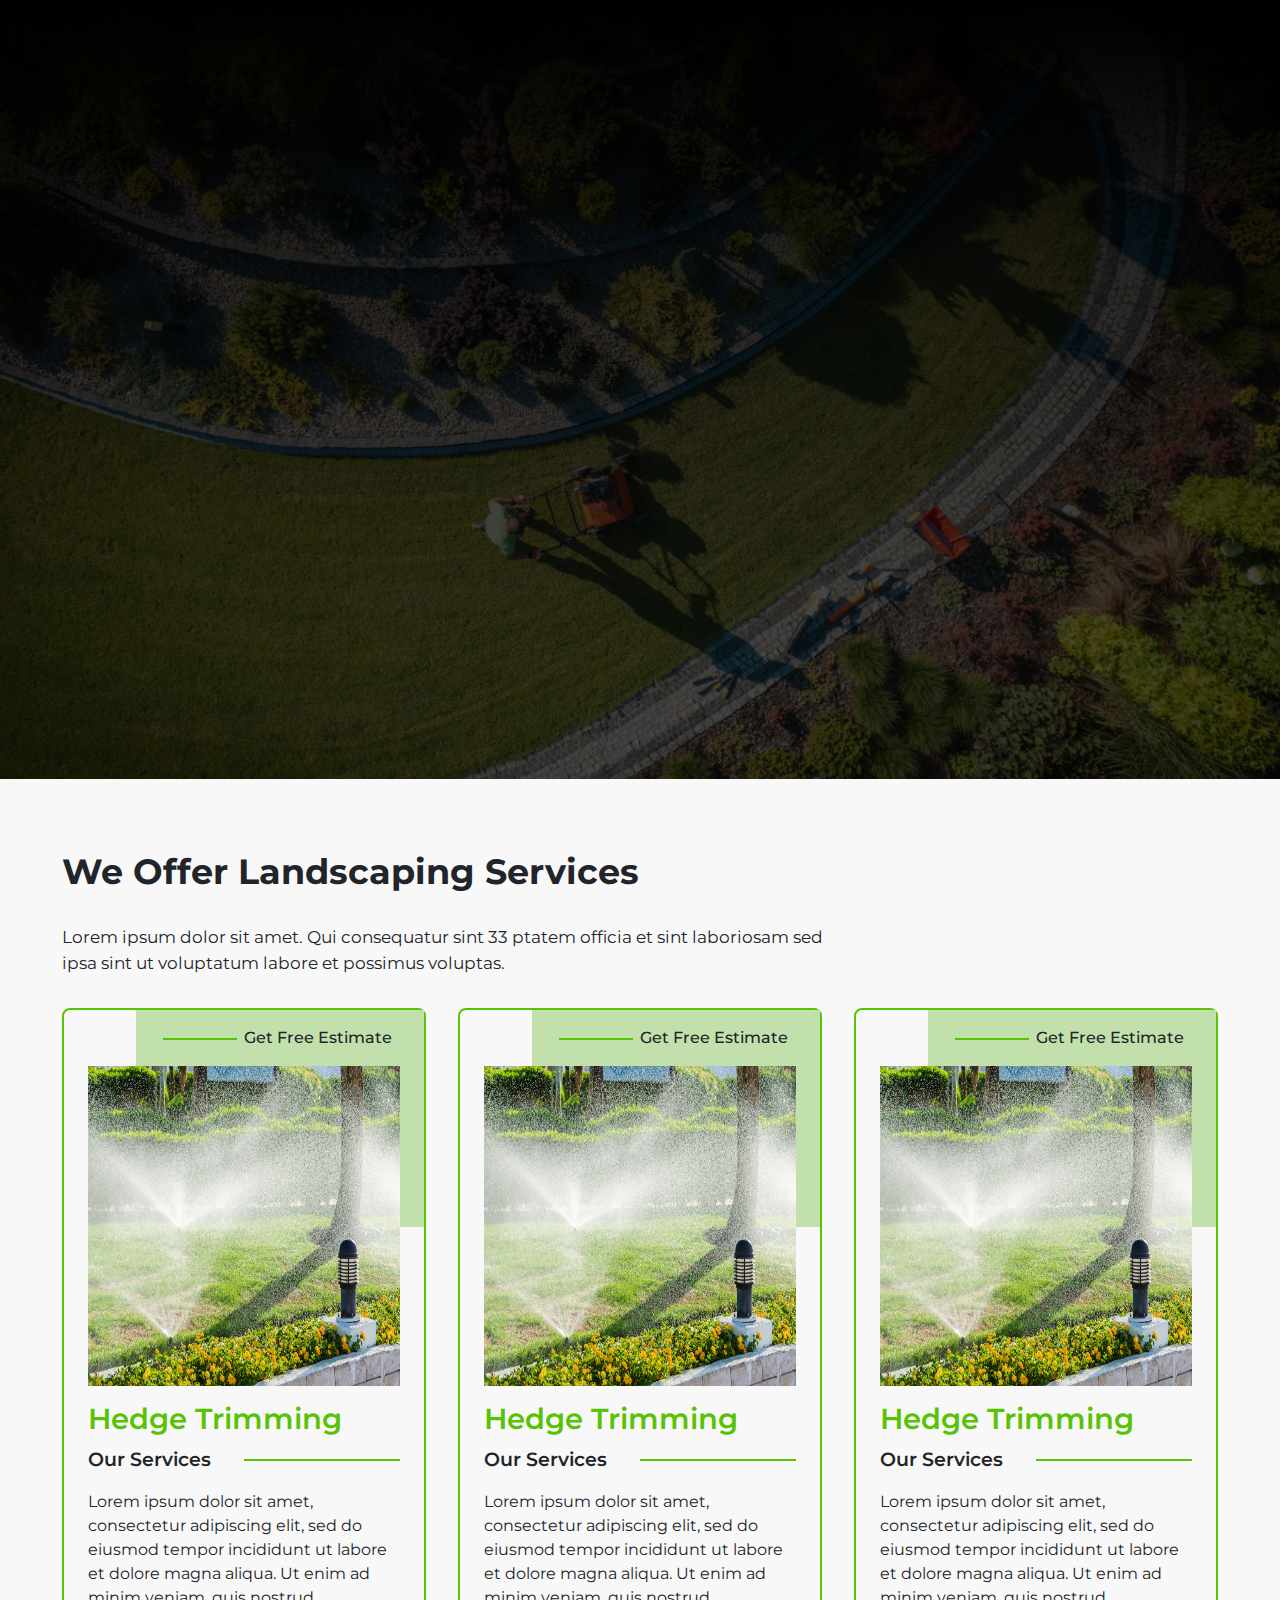
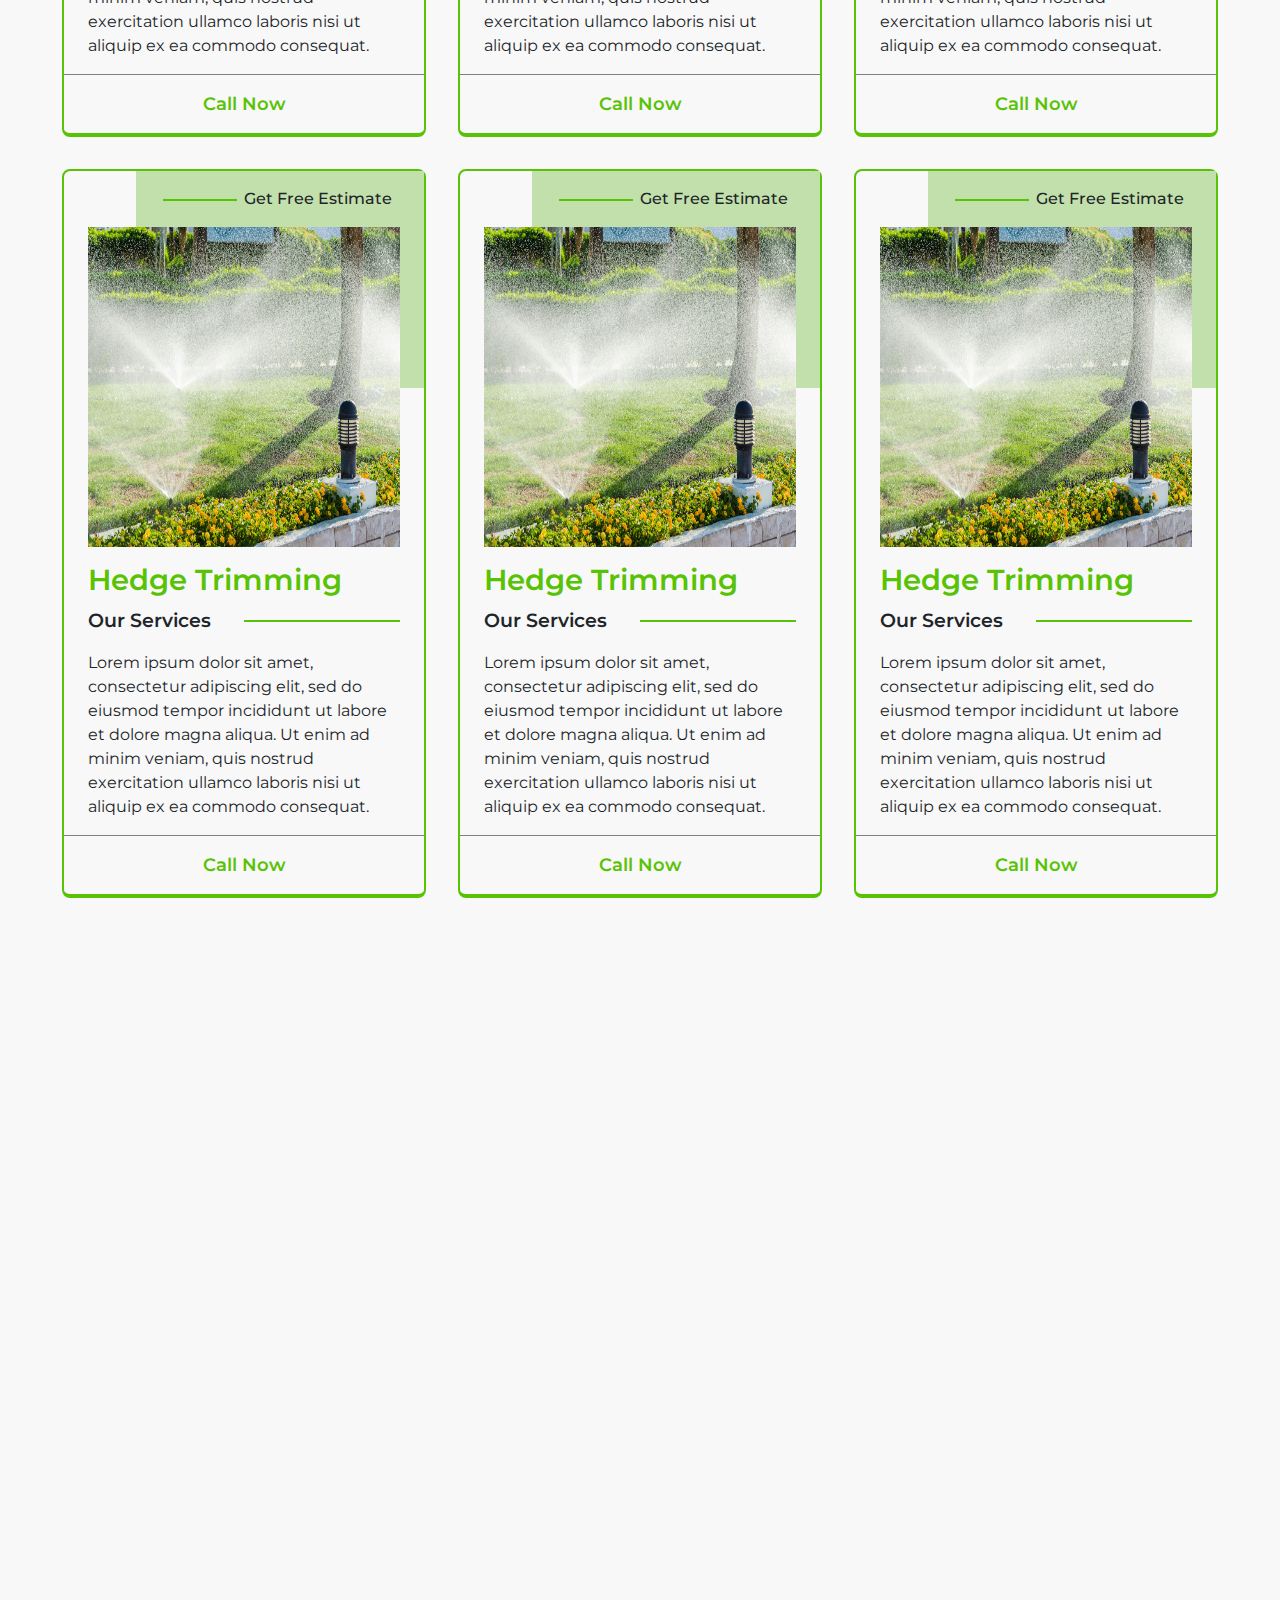
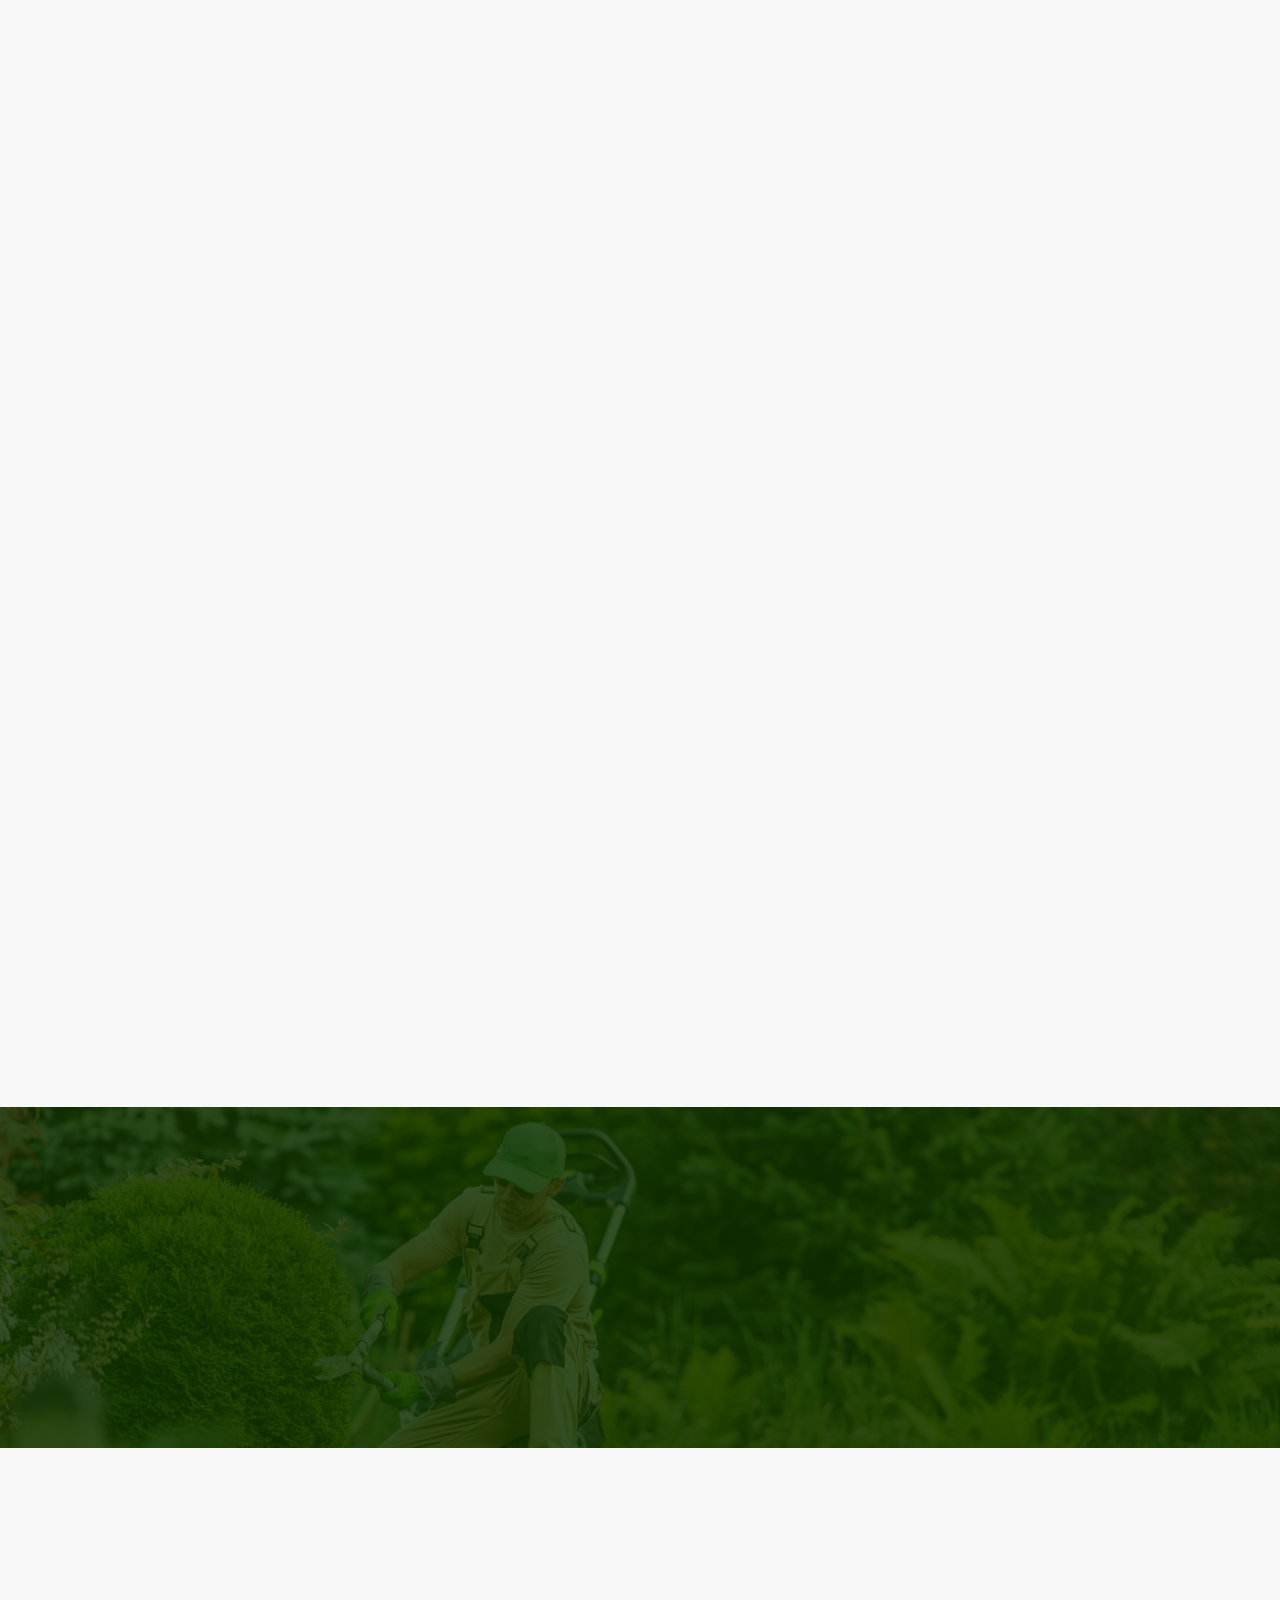
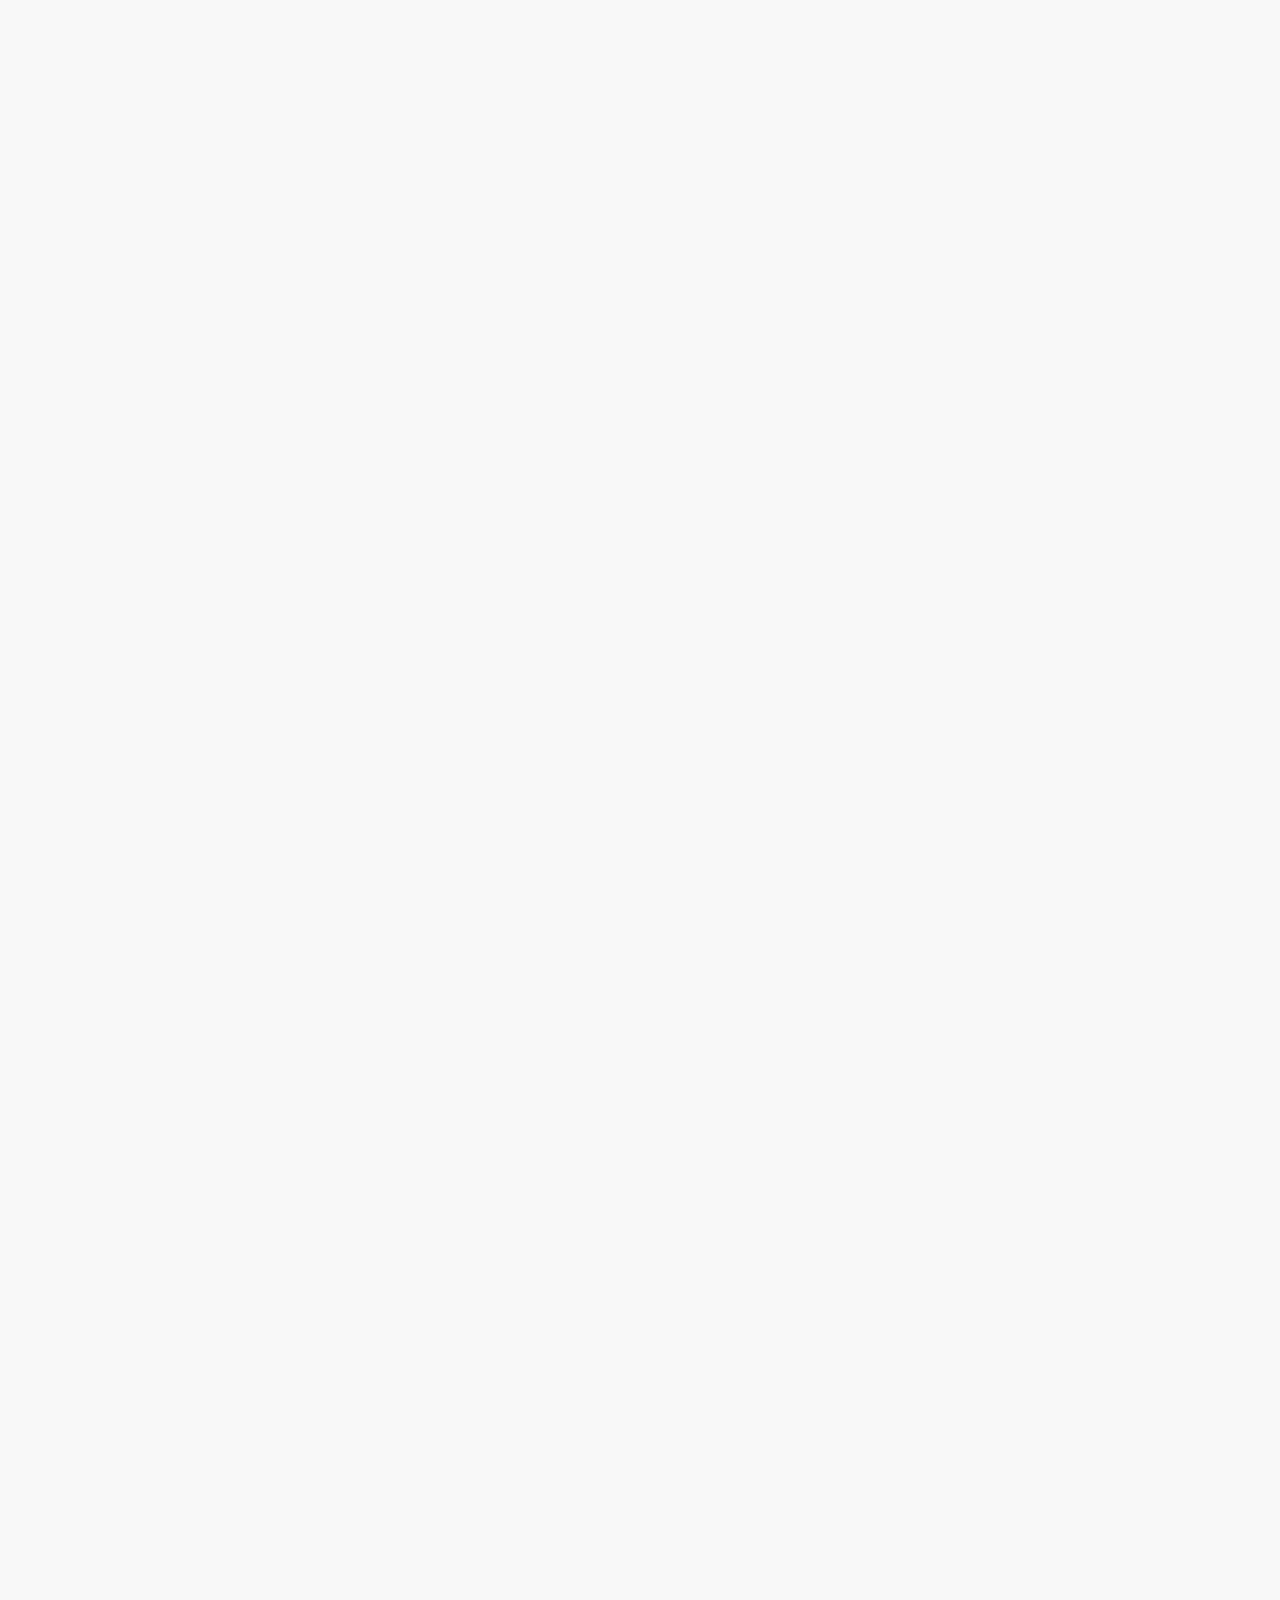
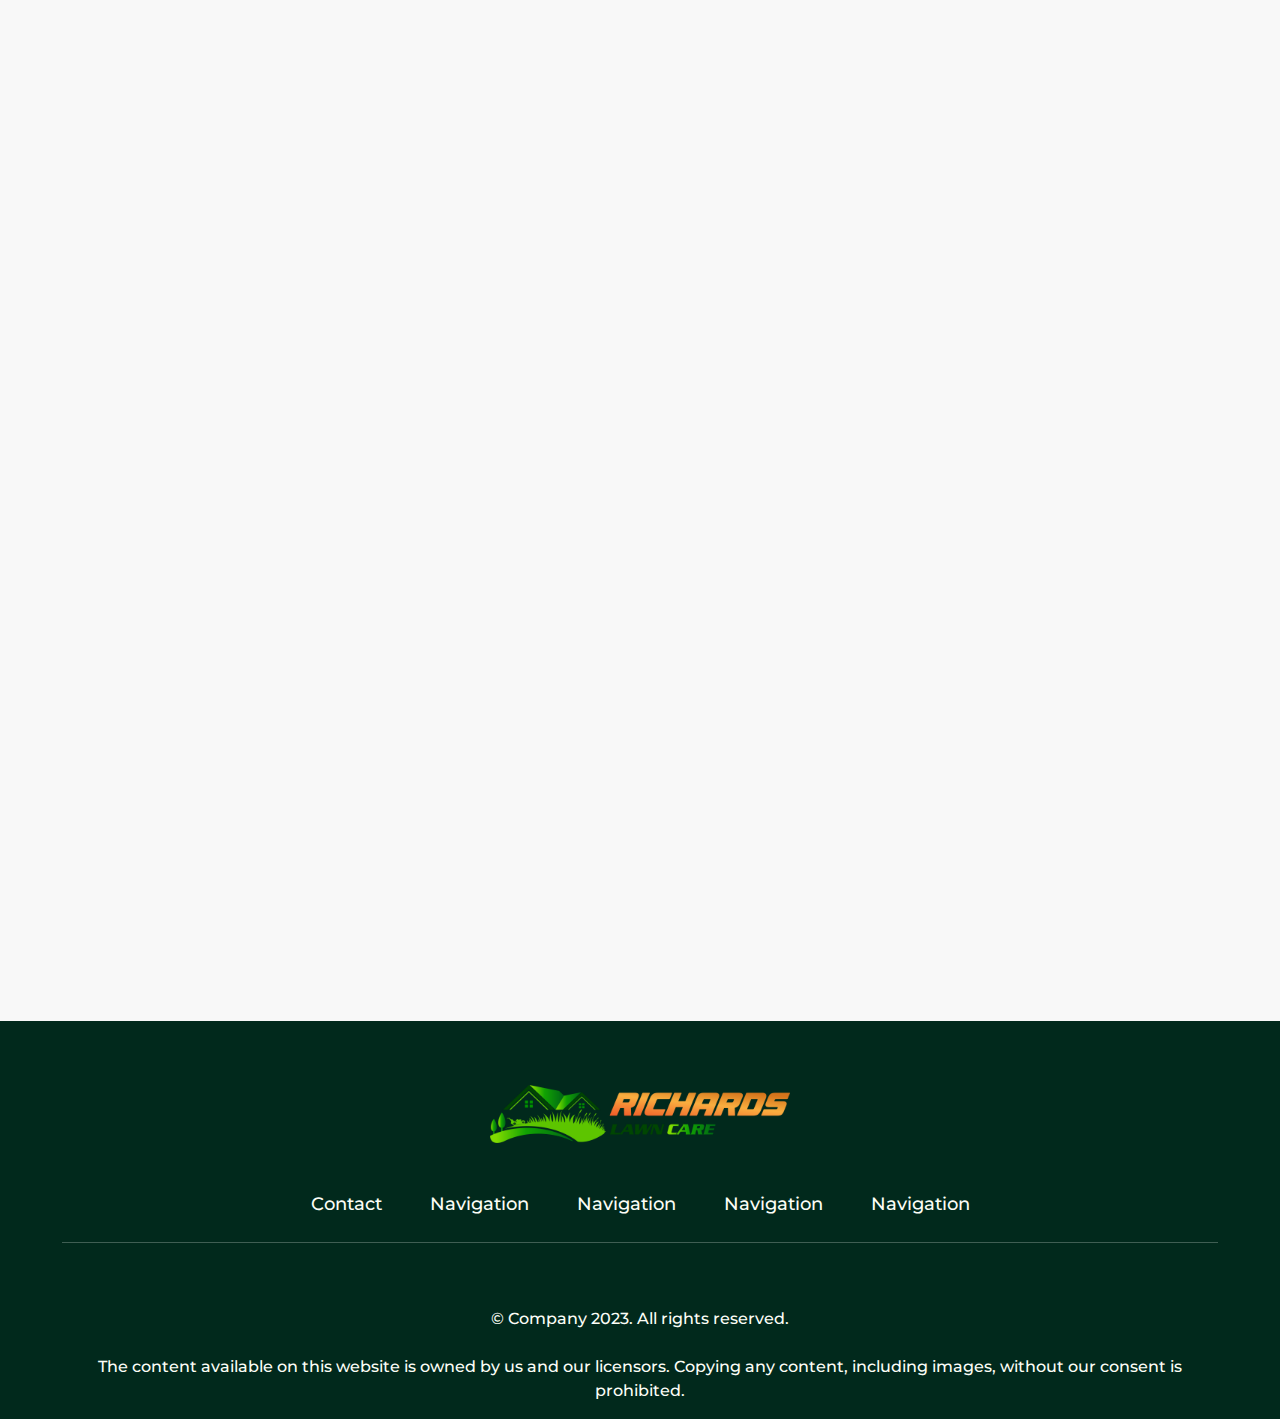
==== commit 639505bd: "feat: footer" ====
--- a/index.html
+++ b/index.html
@@ -346,7 +346,7 @@
     </section>
 
     <!-- Social Media Ratings -->
-    <div class="position-relative ratings-div shadow-lg py-2" data-aos="fade-up">
+    <section class="position-relative ratings-div shadow-lg py-2" data-aos="fade-up">
         <div class="ratings-grid shadow-none container">
             <!-- Facebook Rating -->
             <a class="ratings-card" title="Facebook Navigation" target="_blank" href="#">
@@ -382,42 +382,74 @@
                 </p>
             </a>
         </div>
-    </div>
-
-    <!-- About Us 2 -->
-    <section class="about-us mt-5 pt-4 light-section" data-aos="fade-up">
-        <div class="container">
-            <div class="about-us-flex opposite">
-                <div class="info-div">
-                    <!-- Section Heading -->
-                    <h3 class="header">
-                        Residential Lawn & Landscaping Services in Location
-                    </h3>
-
-                    <!-- Description -->
-                    <p class="mb-4">
-                        At [Company Name], our experts are highly trained and skilled in every aspect of lawn care
-                        services. We specialize in providing top-notch residential and commercial lawn care solutions
-                        for properties of all sizes. We also extend our services to agricultural properties in our
-                        service areas.
-                        <br><br>
-                        With over a decade of experience, homeowners and businesses have entrusted us for their lawn
-                        care needs. We offer a wide range of competitively priced services, including 24/7 emergency
-                        services. You can count on us for honest pricing and quality service!
-                    </p>
-
-                    <!-- Call to Action Button -->
-                    <a title="Call Now" class="btn btn-primary rounded-1 px-5 fs-20 fw-600" href="tel:+11111111111">Call
-                        Now</a>
-                </div>
-                <div class="img-div">
-                    <!-- Image -->
-                    <img src="/img/about-us-2.jpg" alt="About Us 2">
-                </div>
-            </div>
-        </div>
-    </section>
-
+    </section>
+
+    <section id="commercialResidential" class="commercial-residential">
+        <div data-aos="fade-up" class="container">
+            <h3 class="header">Commercial & Residential Services</h3>
+
+            <div>
+                <div class="commercial-residential-row">
+                    <div class="commercial-residential-div light-section">
+                        <div class="img-div">
+                            <img class="slider-img" src="/img/about-us-2.jpg" alt="roof before after">
+                        </div>
+                        <div class="information">
+                            <p style="width: fit-content;"
+                                class="mt-0 mb-3 fs-18 px-3 py-2 text-white fw-500 bg-primary rounded-0">
+                                Since 20 Years
+                            </p>
+                            <h3>Residential Lawn Services </h3>
+                            <p>Welcome to our lawn care service! With a decade of experience, we are committed to
+                                providing top-notch lawn care solutions in your area. Our team of experts takes pride in
+                                delivering high-quality service and turning your lawn into a masterpiece.
+                            </p>
+
+                            <div class="w-100 row gap-3 mt-2">
+                                <a title="Call Now" class="btn btn-primary fs-18 px-2 col" href="tel:+11111111111">
+                                    <i class="fa-solid fa-phone me-1"></i> Call Now
+                                </a>
+
+                                <a title="Contact Page" class="btn btn-secondary fs-18 col d-md-block d-none"
+                                    href="/contact.html">
+                                    Learn More
+                                </a>
+                            </div>
+                        </div>
+                    </div>
+
+                    <div class="commercial-residential-div light-section">
+                        <div class="img-div">
+                            <img class="slider-img" style="transform: scaleX(-1);" src="/img/about-us-3.jpg"
+                                alt="gardener-mowing-grass">
+                        </div>
+                        <div class="information">
+                            <p style="width: fit-content;"
+                                class="mt-0 mb-3 fs-18 px-3 py-2 text-white fw-500 bg-primary rounded-0">
+                                Since 20 Years
+                            </p>
+                            <h3>Commercial Lawn Services</h3>
+                            <p>Welcome to our lawn care service! With a decade of experience, we are committed to
+                                providing top-notch lawn care solutions in your area. Our team of experts takes pride in
+                                delivering high-quality service and turning your lawn into a masterpiece.
+
+                            <div class="w-100 row gap-3 mt-2">
+                                <a title="free quote" class="btn btn-primary fs-18 px-2 col" href="tel:+11111111111">
+                                    <i class="fa-solid fa-phone me-1"></i> Call Now
+                                </a>
+
+                                <a title="Contact Page" class="btn btn-secondary fs-18 col d-md-block d-none"
+                                    href="/contact.html">
+                                    Learn More
+                                </a>
+                            </div>
+                            </p>
+                        </div>
+                    </div>
+                </div>
+            </div>
+        </div>
+    </section>
 
     <!-- CTA Section -->
     <section class="cta primary-overlay">
@@ -434,104 +466,8 @@
         </div>
     </section>
 
-
-    <section id="ourServices" class="commercial-residential">
-        <div data-aos="fade-up" class="container">
-            <h3 class="header">Our Services</h3>
-
-            <div>
-                <div class="services-row">
-                    <div class="service-div">
-                        <div class="img-div">
-                            <img class="slider-img" src="/img/gallery1.jpg" alt="roof before after">
-                        </div>
-                        <div class="information">
-                            <h3>Roof Cleaning </h3>
-                            <p>Transform your roof into a pristine masterpiece with our expert cleaning services. Our
-                                dedicated team goes above and beyond to remove dirt, debris, moss, and algae, unveiling
-                                the true beauty of your home.
-                            </p>
-
-                            <div class="w-100 row gap-3 mt-2">
-                                <a title="free quote" class="btn btn-primary fs-18 px-2 col"
-                                    href="tel:+1 (208) 994-9775">
-                                    <i class="fa-solid fa-phone me-1"></i> Get a Free Quote
-                                </a>
-
-                                <a title="Contact Page" class="btn btn-outline-primary fs-18 px-5 col d-md-block d-none"
-                                    href="/contact.html">
-                                    Contact Us
-                                </a>
-                            </div>
-                        </div>
-                    </div>
-
-                    <div class="service-div">
-                        <div class="img-div">
-                            <img class="slider-img" src="/img/watching-gutter.jpg" alt="gardener-mowing-grass">
-                        </div>
-                        <div class="information">
-                            <h3>Gutter Cleaning</h3>
-                            <p>Don't let clogged gutters rain on your parade. Our professional gutter cleaning services
-                                ensure optimal water flow and protect your home from water damage. Say goodbye to
-                                overflowing gutters and hello to a functional and efficient drainage system that keeps
-                                your home safe and dry.
-
-                            <div class="w-100 row gap-3 mt-2">
-                                <a title="free quote" class="btn btn-primary fs-18 px-2 col"
-                                    href="tel:+1 (208) 994-9775">
-                                    <i class="fa-solid fa-phone me-1"></i> Get a Free Quote
-                                </a>
-
-                                <a title="Contact Page" class="btn btn-outline-primary fs-18 px-5 col d-md-block d-none"
-                                    href="/contact.html">
-                                    Contact Us
-                                </a>
-                            </div>
-                            </p>
-                        </div>
-                    </div>
-                </div>
-            </div>
-        </div>
-    </section>
-
-    <!-- About Us 3 -->
-    <section class="about-us light-section mt-5 pt-4" data-aos="fade-up">
-        <div class="container">
-            <div class="about-us-flex">
-                <div class="info-div">
-                    <!-- Section Heading -->
-                    <h3 class="header">
-                        Commercial Lawn & Landscaping Services in Location
-                    </h3>
-
-                    <!-- Description -->
-                    <p class="mb-4">
-                        At [Company Name], we are your trusted source for experienced furnace and air conditioner repair
-                        services in Freeport, IL and surrounding communities. With more than 10 years of experience, we
-                        provide professional furnace and air conditioner repair service, sales, and installation for
-                        homes and businesses in these areas.
-                        <br><br>
-                        We have a history of performing furnace and air conditioner repair services according to the
-                        highest safety standards. Trust us to take great care of all your heating and cooling needs.
-                    </p>
-
-                    <!-- Call to Action Button -->
-                    <a title="Call Now" class="btn btn-primary rounded-1 px-5 fs-20 fw-600" href="tel:+11111111111">Call
-                        Now</a>
-                </div>
-                <div class="img-div">
-                    <!-- Image -->
-                    <img src="/img/about-us-3.jpg" alt="About Us 3">
-                </div>
-            </div>
-        </div>
-    </section>
-
     <!-- Testimonials -->
-    <section class="testimonials primary-overlay">
-        <img class="bg-img" src="/img/hero-bg.jpg" alt="Testimonial BG">
+    <section class="testimonials">
         <div class="container" data-aos="fade-up">
 
             <div>
@@ -606,110 +542,12 @@
         </div>
     </section>
 
-    <section id="process" class="services-summary light-section">
-        <div class="container">
-            <h3 style="font-size: 35px;" class="header text-sm-center pt-3">
-                Our Extra Services
-            </h3>
-            <!-- Extra Service 1 -->
-            <div data-aos="fade-up" class="process">
-                <div class="number">
-                    <h2>1</h2>
-                </div>
-
-                <div class="process-info">
-                    <h2>Extra Service 1</h2>
-
-                    <a title="Call Now for Extra Service 1" href="tel:+11111111111" class="learn-more">
-                        <span>Call Now</span>
-                        <svg viewBox="0 0 13 10" height="10px" width="15px">
-                            <path d="M1,5 L11,5"></path>
-                            <polyline points="8 1 12 5 8 9"></polyline>
-                        </svg>
-                    </a>
-                </div>
-            </div>
-
-            <!-- Extra Service 2 -->
-            <div data-aos="fade-up" class="process">
-                <div class="number">
-                    <h2>2</h2>
-                </div>
-
-                <div class="process-info">
-                    <h2>Extra Service 2</h2>
-
-                    <a title="Call Now for Extra Service 2" href="tel:+11111111111" class="learn-more">
-                        <span>Call Now</span>
-                        <svg viewBox="0 0 13 10" height="10px" width="15px">
-                            <path d="M1,5 L11,5"></path>
-                            <polyline points="8 1 12 5 8 9"></polyline>
-                        </svg>
-                    </a>
-                </div>
-            </div>
-
-            <!-- Extra Service 3 -->
-            <div data-aos="fade-up" class="process">
-                <div class="number">
-                    <h2>3</h2>
-                </div>
-
-                <div class="process-info">
-                    <h2>Extra Service 3</h2>
-
-                    <a title="Call Now for Extra Service 3" href="tel:+11111111111" class="learn-more">
-                        <span>Call Now</span>
-                        <svg viewBox="0 0 13 10" height="10px" width="15px">
-                            <path d="M1,5 L11,5"></path>
-                            <polyline points="8 1 12 5 8 9"></polyline>
-                        </svg>
-                    </a>
-                </div>
-            </div>
-
-            <!-- Extra Service 4 -->
-            <div data-aos="fade-up" class="process">
-                <div class="number">
-                    <h2>4</h2>
-                </div>
-
-                <div class="process-info">
-                    <h2>Extra Service 4</h2>
-
-                    <a title="Call Now for Extra Service 4" href="tel:+11111111111" class="learn-more">
-                        <span>Call Now</span>
-                        <svg viewBox="0 0 13 10" height="10px" width="15px">
-                            <path d="M1,5 L11,5"></path>
-                            <polyline points="8 1 12 5 8 9"></polyline>
-                        </svg>
-                    </a>
-                </div>
-            </div>
-
-            <!-- Extra Service 5 -->
-            <div data-aos="fade-up" class="process">
-                <div class="number">
-                    <h2>5</h2>
-                </div>
-
-                <div class="process-info">
-                    <h2>Extra Service 5</h2>
-
-                    <a title="Call Now for Extra Service 5" href="tel:+11111111111" class="learn-more">
-                        <span>Call Now</span>
-                        <svg viewBox="0 0 13 10" height="10px" width="15px">
-                            <path d="M1,5 L11,5"></path>
-                            <polyline points="8 1 12 5 8 9"></polyline>
-                        </svg>
-                    </a>
-                </div>
-            </div>
-        </div>
-    </section>
-
+    <!-- Contact Info -->
+<section class="contact Info">
+
+</section>
     <!-- Service Areas -->
-    <section class="service-areas position-relative py-5 primary-overlay" id="service-areas">
+    <!-- <section class="service-areas position-relative py-5 primary-overlay" id="service-areas">
         <img style="object-position: 80% 50%;" class="bg-img" src="/img/cta-bg.jpg" alt="aerial-view-lawn-mowing">
         <div class="container" data-aos="fade-up">
             <div class="">
@@ -723,7 +561,6 @@
                     aliquip ex ea commodo consequat.
                 </p>
 
-                <!-- Cities List -->
                 <ul class="cities pb-4">
                     <li>City1</li>
                     <li>City2</li>
@@ -738,13 +575,13 @@
                     <li>City11</li>
                     <li>City12</li>
                 </ul>
-                <!-- CTA -->
+           
                 <div class="d-flex justify-content-center mt-4">
                     <a title="Call Now" class="btn btn-primary px-5 fs-19" href="tel:+11111111111">Call Now</a>
                 </div>
             </div>
         </div>
-    </section>
+    </section> -->
 
     <!-- Gallery Section -->
     <section id="gallery" class="gallery pt-3 light-section" data-aos="fade-up">
@@ -786,56 +623,19 @@
     <!-- Footer -->
     <footer class="position-relative pt-3">
         <div class="container mt-5">
-            <div class="row fw-500 fs-16">
-
-                <!-- Img Side Column 1 -->
-                <div class="col-lg pe-lg-5 me-lg-5 col-12 mb-lg-0 mb-5 text-lg-left">
-                    <a title="Homepage Navigation" href="/index.html">
-                        <img src="/img/logo.png" alt="logo footer" style="object-fit: contain;" height="100%"
-                            class="d-inline-block mb-3" />
-                    </a>
-                </div>
-
-
-                <!-- Column 2 -->
-                <div class="col-lg col-md-4 col-12 mb-lg-0 mb-4 footer-col text-left">
-                    <!-- Footer Title -->
-                    <p class="mb-3 fw-600 footer-headline"> Quick Links</p>
-                    <!-- Homepage Sections -->
-                    <div class="footer-nav">
-                        <p><a class="link" title="Our Services" href="/index.html#service">Our Services</a></p>
-                        <p><a class="link" title="About Us" href="/index.html#about">About Us</a></p>
-                        <p><a class="link" title="Service Areas" href="/service-areas.html">Service Areas</a></p>
-                    </div>
-                </div>
-
-                <!-- Column 3 -->
-                <div class="col-lg col-md-4 col-12 mb-lg-0 mb-4 footer-col text-left">
-                    <!-- Footer Title -->
-                    <p class="mb-3 fw-600 footer-headline">Contact us</p>
-                    <div class="footer-nav">
-                        <!-- Phone Number -->
-                        <p class="d-flex mb-3">
-                            <i class="fs-20 fa-solid fa-phone me-3"></i>
-                            <a class="link" title="Footer Phone Number" href="tel:+11111111111"> +1 (111) 111-1111 </a>
-                        </p>
-
-                        <!-- Location -->
-                        <p class="d-flex">
-                            <i class="fa-solid fa-location-dot fs-20 me-3"></i>
-                            <span> Location</span>
-                        </p>
-
-                        <!-- Facebook -->
-                        <a title="Facebook Navigation" class=" d-flex align-items-center link" target="_blank"
-                            href="#"><i class="fs-22 fa-brands fa-facebook me-3"></i> Facebook</a>
-
-                    </div>
-                </div>
-            </div>
-            <hr class="mt-4" />
-
-            <p class="pt-2 pb-3 fw-500 text-white text-center border-1 border-top border-white pt-5">&copy;
+            <div class="logo-div navbar-brand d-flex justify-content-center">
+                <img class="mx-auto" src="/img/logo.png" alt="logo">
+            </div>
+            <div class="w-100 d-flex justify-content-center gap-5 mt-5">
+                <p><a class="text-white fw-500 fs-18" title="Contact" href="/contact.html">Contact</a></p>
+                <p><a class="text-white fw-500 fs-18" title="" href="#">Navigation</a></p>
+                <p><a class="text-white fw-500 fs-18" title="" href="#">Navigation</a></p>
+                <p><a class="text-white fw-500 fs-18" title="" href="#">Navigation</a></p>
+                <p><a class="text-white fw-500 fs-18" title="" href="#">Navigation</a></p>
+            </div>
+            <hr class="mt-4 text-white" />
+
+            <p class="pt-2 pb-3 fw-500 text-white text-center pt-5">&copy;
                 Company 2023. All rights reserved.</p>
             <p class="pt-2 pb-3 fw-500 text-white text-center">The content available on this website is owned by us
                 and
--- a/css/index.css
+++ b/css/index.css
@@ -483,6 +483,7 @@
 
 /* Services End */
 
+/* Rating Start */
 .ratings-div {}
 
 .ratings-div .ratings-grid {
@@ -556,6 +557,9 @@
   }
 }
 
+/* Ratings End */
+
+
 /* About Us Section Start */
 .about-us {
   padding-bottom: 3rem;
@@ -593,7 +597,7 @@
 }
 
 .about-us .about-us-flex .info-div {
-  width: 48%;
+  width: 58%;
 }
 
 @media (max-width: 992px) {
@@ -604,7 +608,7 @@
 }
 
 .about-us .about-us-flex .img-div {
-  width: 48%;
+  width: 38%;
   height: 100%;
   position: relative;
   z-index: 2;
@@ -646,6 +650,83 @@
 
 /* About Us End */
 
+/* Commercial Residential */
+.commercial-residential .commercial-residential-row .commercial-residential-div {
+  position: relative;
+  border-radius: 8px;
+  cursor: pointer;
+  border-radius: 8px;
+  display: flex;
+  overflow: hidden;
+  min-height: 23rem;
+  box-shadow: rgba(99, 99, 99, 0.2) 0px 2px 8px 0px;
+  margin-top: 1rem;
+  margin-bottom: 1rem;
+}
+
+@media (max-width: 992px) {
+  .commercial-residential .commercial-residential-row .commercial-residential-div {
+    flex-direction: column;
+    height: inherit;
+  }
+}
+
+.commercial-residential .commercial-residential-row .commercial-residential-div .img-div {
+  width: 50%;
+  flex: 1;
+}
+
+@media (max-width: 992px) {
+  .commercial-residential .commercial-residential-row .commercial-residential-div .img-div {
+    width: 100%;
+    overflow: hidden;
+    flex: 1;
+  }
+}
+
+.commercial-residential .commercial-residential-row .commercial-residential-div .img-div .slider-img {
+  height: 100%;
+  width: 100%;
+  object-fit: cover;
+  animation: fade-in 0.4s ease-in-out;
+  z-index: -1;
+  filter: brightness(80%);
+}
+
+.commercial-residential .commercial-residential-row .commercial-residential-div .information {
+  width: 50%;
+  padding: 2.5rem;
+  background-color: var(--light-primary-bg);
+  border-bottom: 5px solid var(--primary);
+  flex: 1;
+  box-shadow: rgba(99, 99, 99, 0.2) 0px 2px 8px 0px;
+}
+
+@media (max-width: 992px) {
+  .commercial-residential .commercial-residential-row .commercial-residential-div .information {
+    width: 100%;
+    overflow-y: hidden;
+  }
+}
+
+.commercial-residential .commercial-residential-row .commercial-residential-div .information h3,
+.commercial-residential .commercial-residential-row .commercial-residential-div .information .h3 {
+  position: relative;
+  margin-bottom: 1.5rem;
+  font-weight: 600;
+  font-size: 2.2rem;
+}
+
+
+.commercial-residential .commercial-residential-row .commercial-residential-div .information p {
+  margin-top: 1.5rem;
+}
+
+.commercial-residential .commercial-residential-row .commercial-residential-div .information .btn {
+  margin-top: 2rem;
+}
+
+/* Commercial Residential */
 
 /* CTA Section */
 .cta {
@@ -696,33 +777,35 @@
   padding: 2rem 1.6rem;
   box-shadow: rgba(99, 99, 99, 0.2) 0px 2px 8px 0px;
   border-radius: 12px;
-  background-color: var(--white);
+  background-color: var(--light-primary-bg);
   min-height: 320px;
 }
 
 .testimonials .testimonial-slider .column .quote {
   width: 4rem;
-  filter: grayscale(100%);
+  margin: 0 auto;
 }
 
 .testimonials .testimonial-slider .column .data {
   margin: 1.5rem 0;
+  text-align: center;
   color: var(--dark);
 }
 
 .testimonials .testimonial-slider .column .user-info {
   display: flex;
   align-items: center;
+  text-align: center;
 }
 
 .testimonials .testimonial-slider .column .user-info .user-details {
-  padding-left: 1rem;
+  width: 100%;
 }
 
 .testimonials .testimonial-slider .column .user-info .user-details .name {
-  font-weight: 500;
+  font-weight: 600;
   font-size: 20px;
-  color: var(--primary);
+  color: var(--dark);
 }
 
 .testimonials .testimonial-slider .column .user-info .user-details .address {
@@ -848,11 +931,11 @@
   padding: 2rem 0rem;
 }
 
-.gallery .gallery-photos .image:nth-of-type(2) img{
+.gallery .gallery-photos .image:nth-of-type(2) img {
   height: 20rem !important;
 }
 
-.gallery .gallery-photos .image:nth-of-type(3) img{
+.gallery .gallery-photos .image:nth-of-type(3) img {
   height: 20rem !important;
 }
 
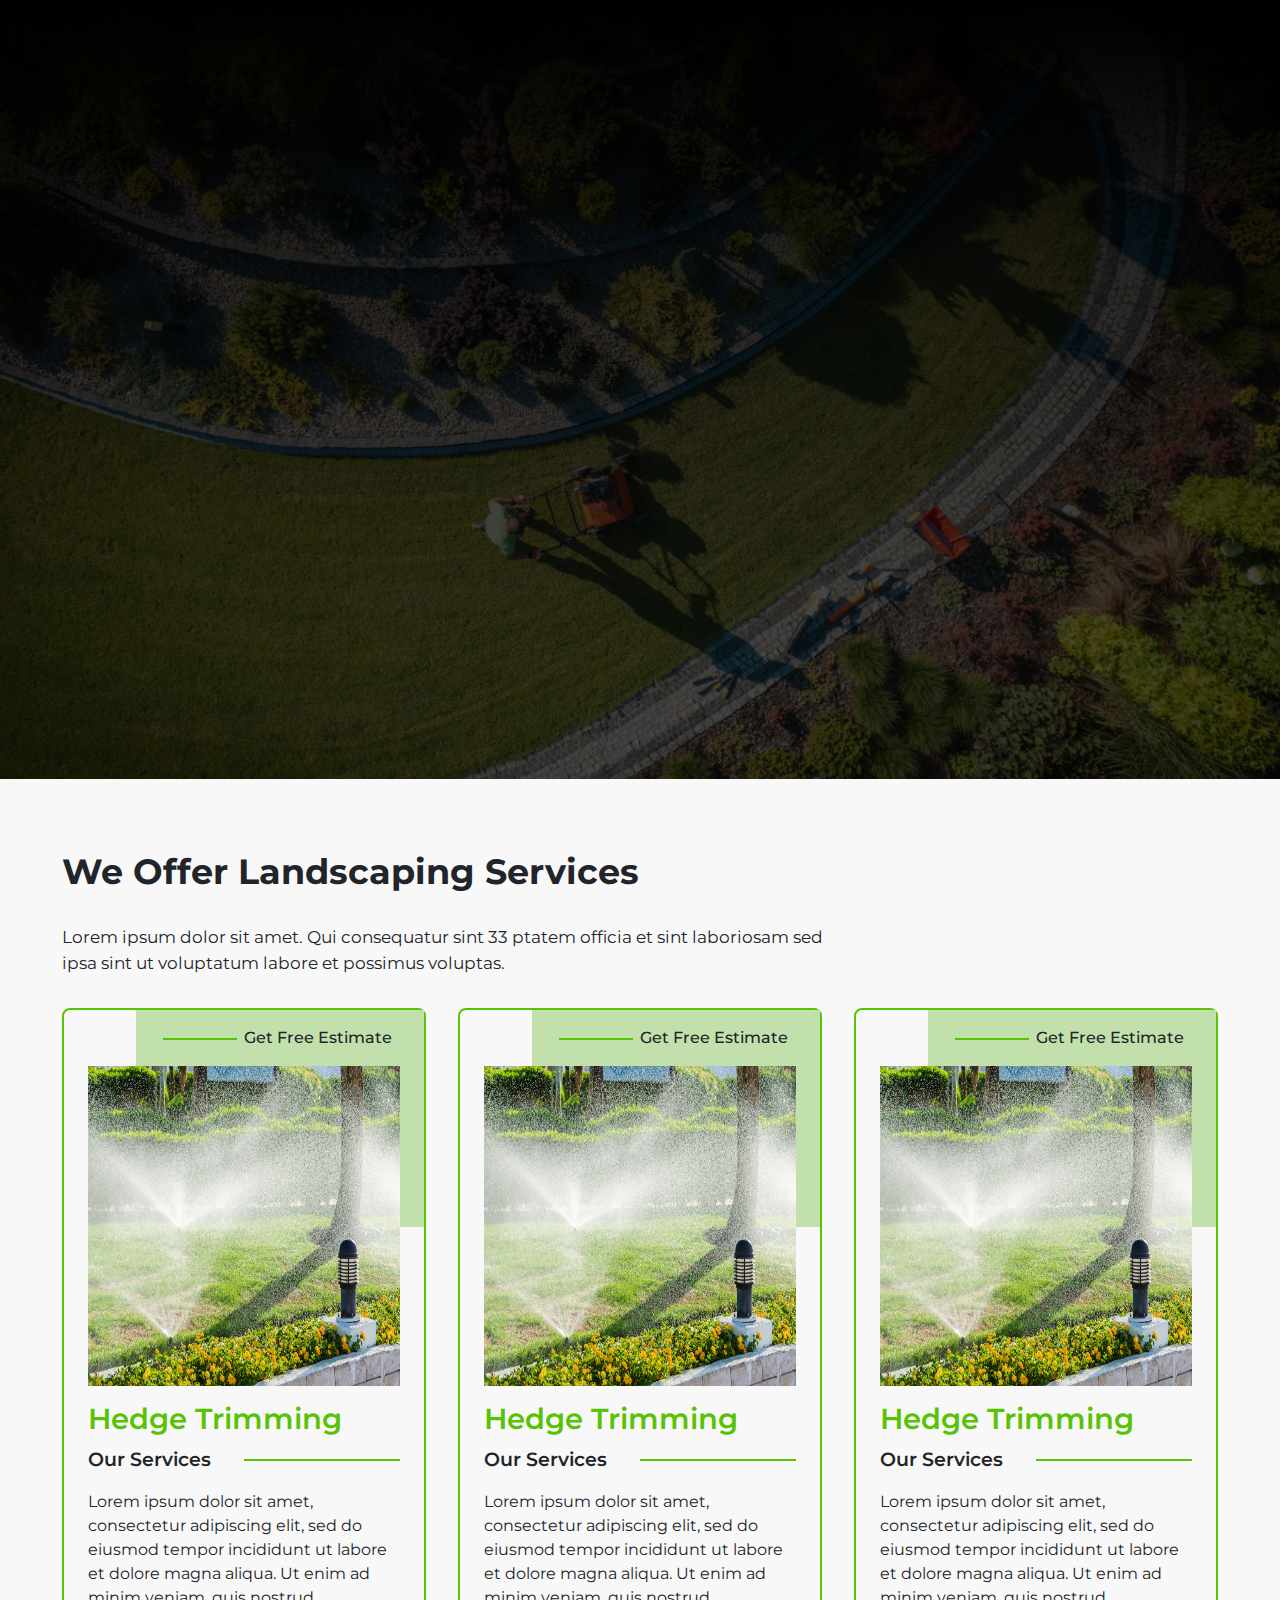
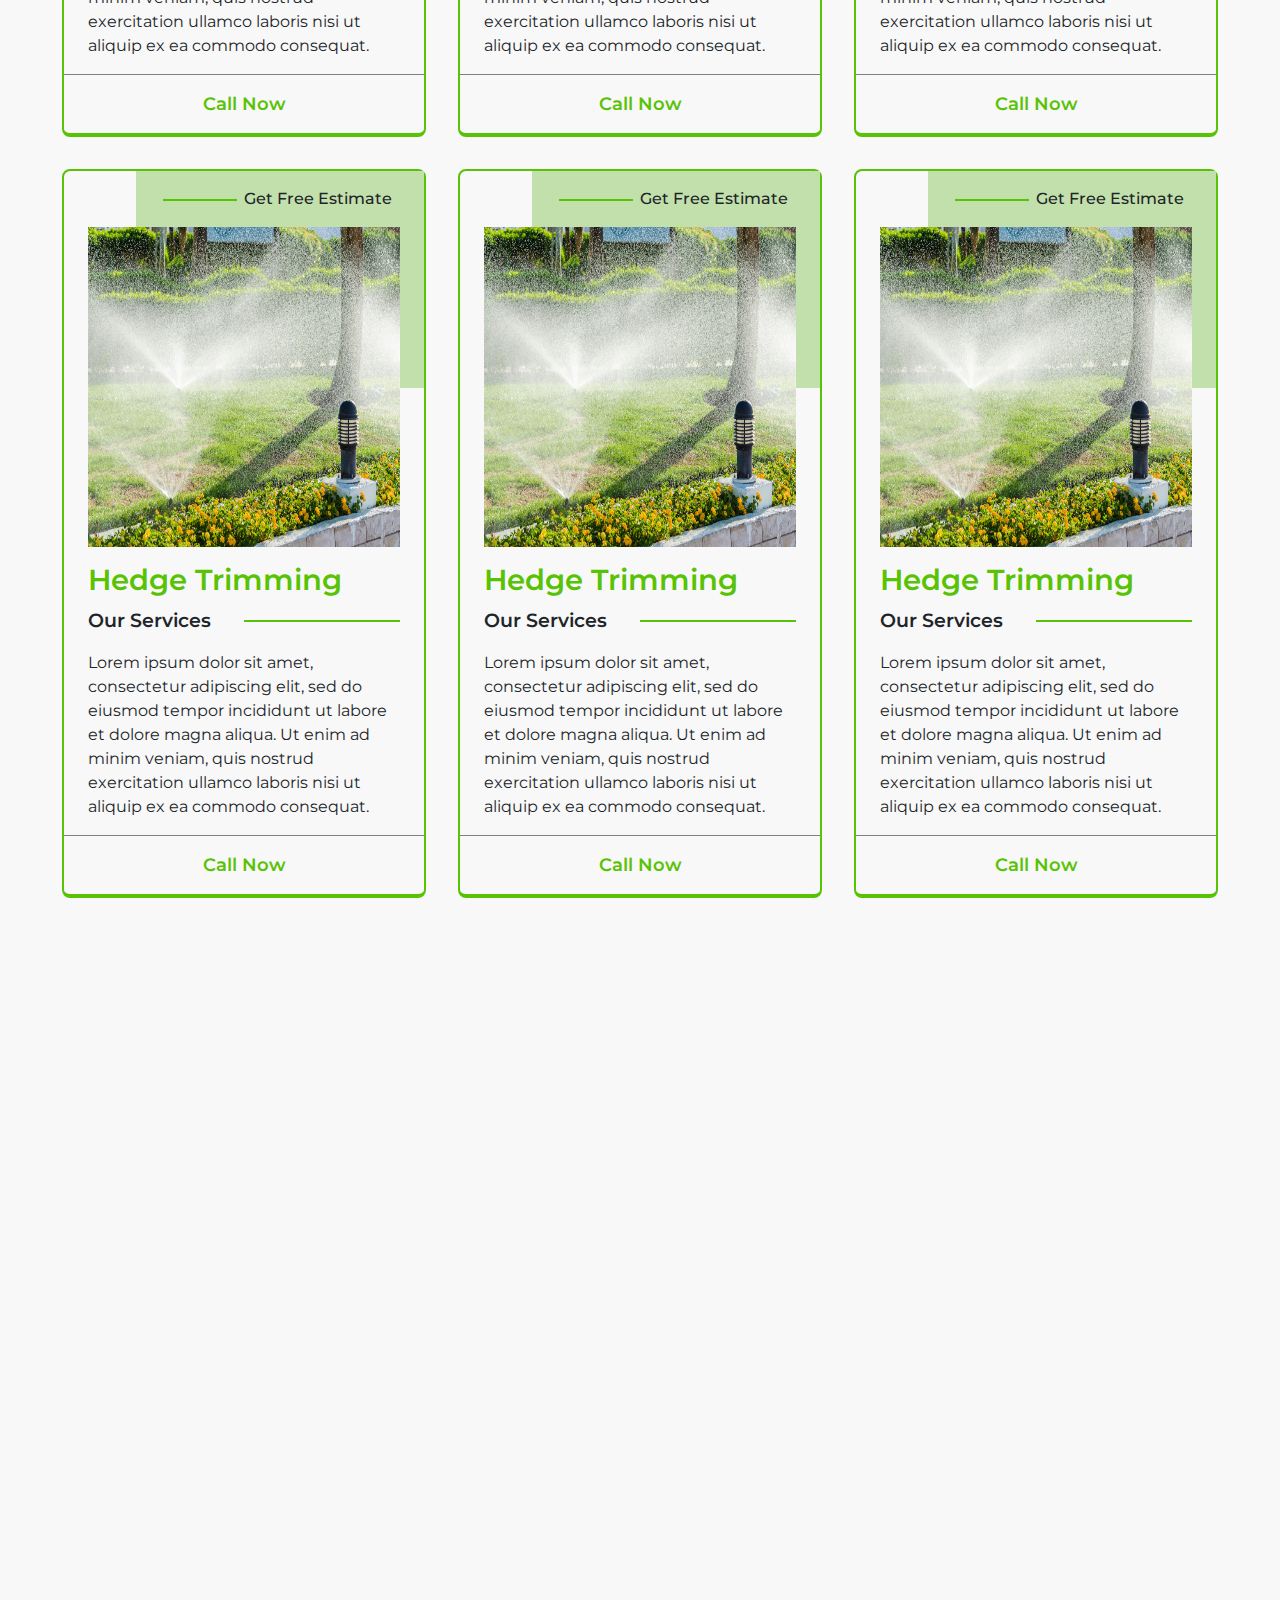
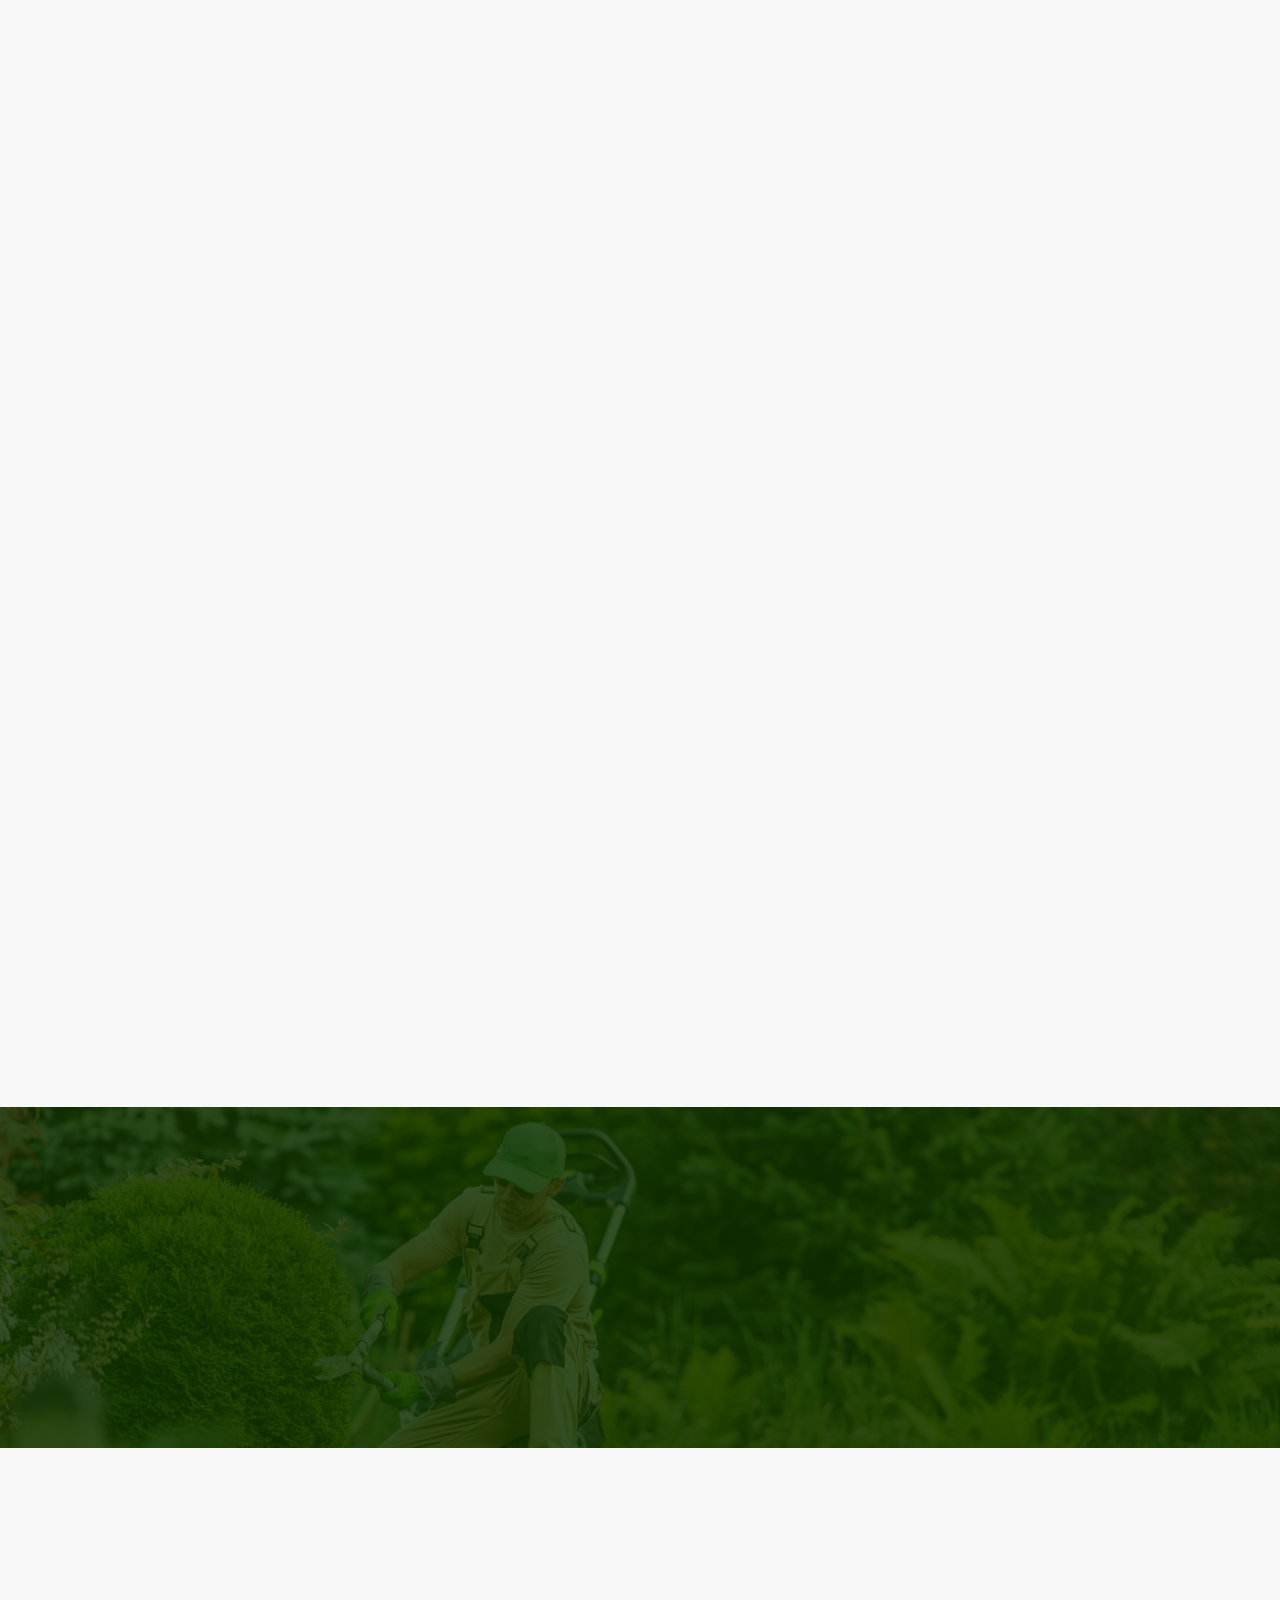
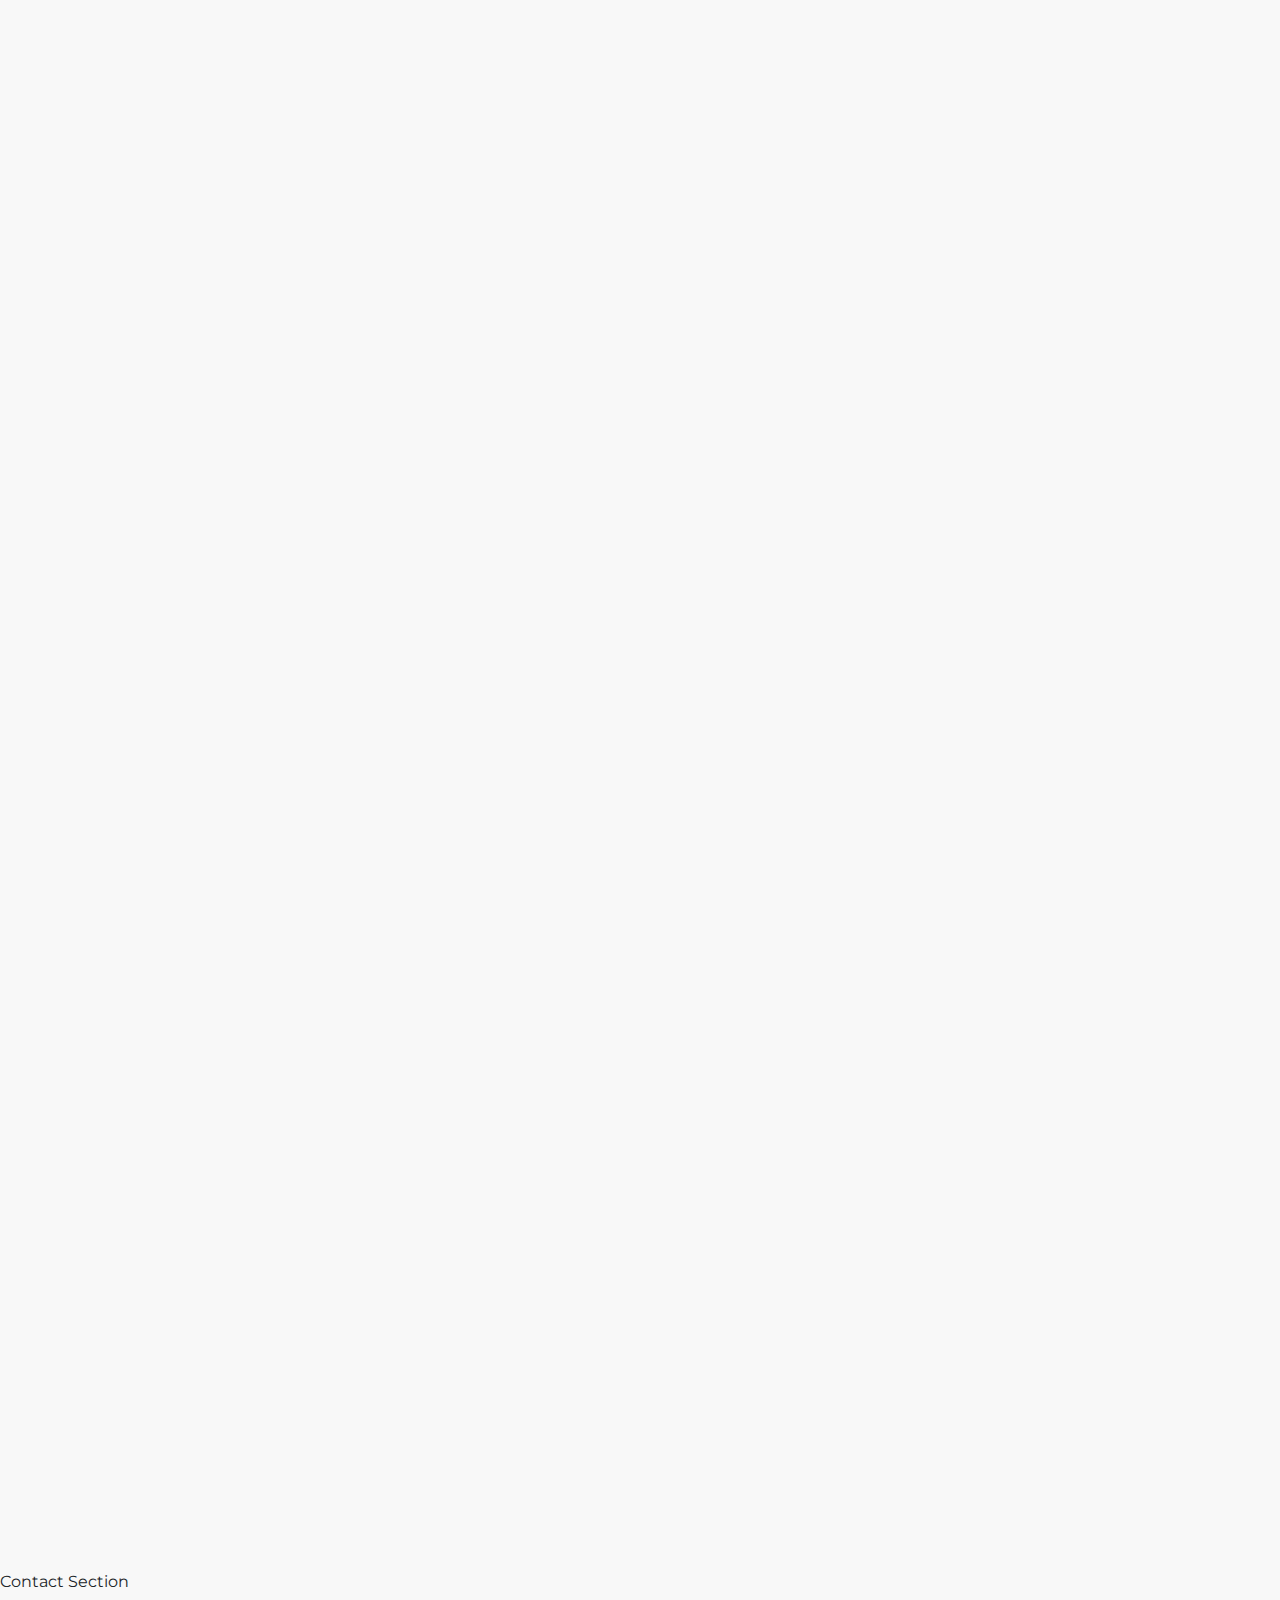
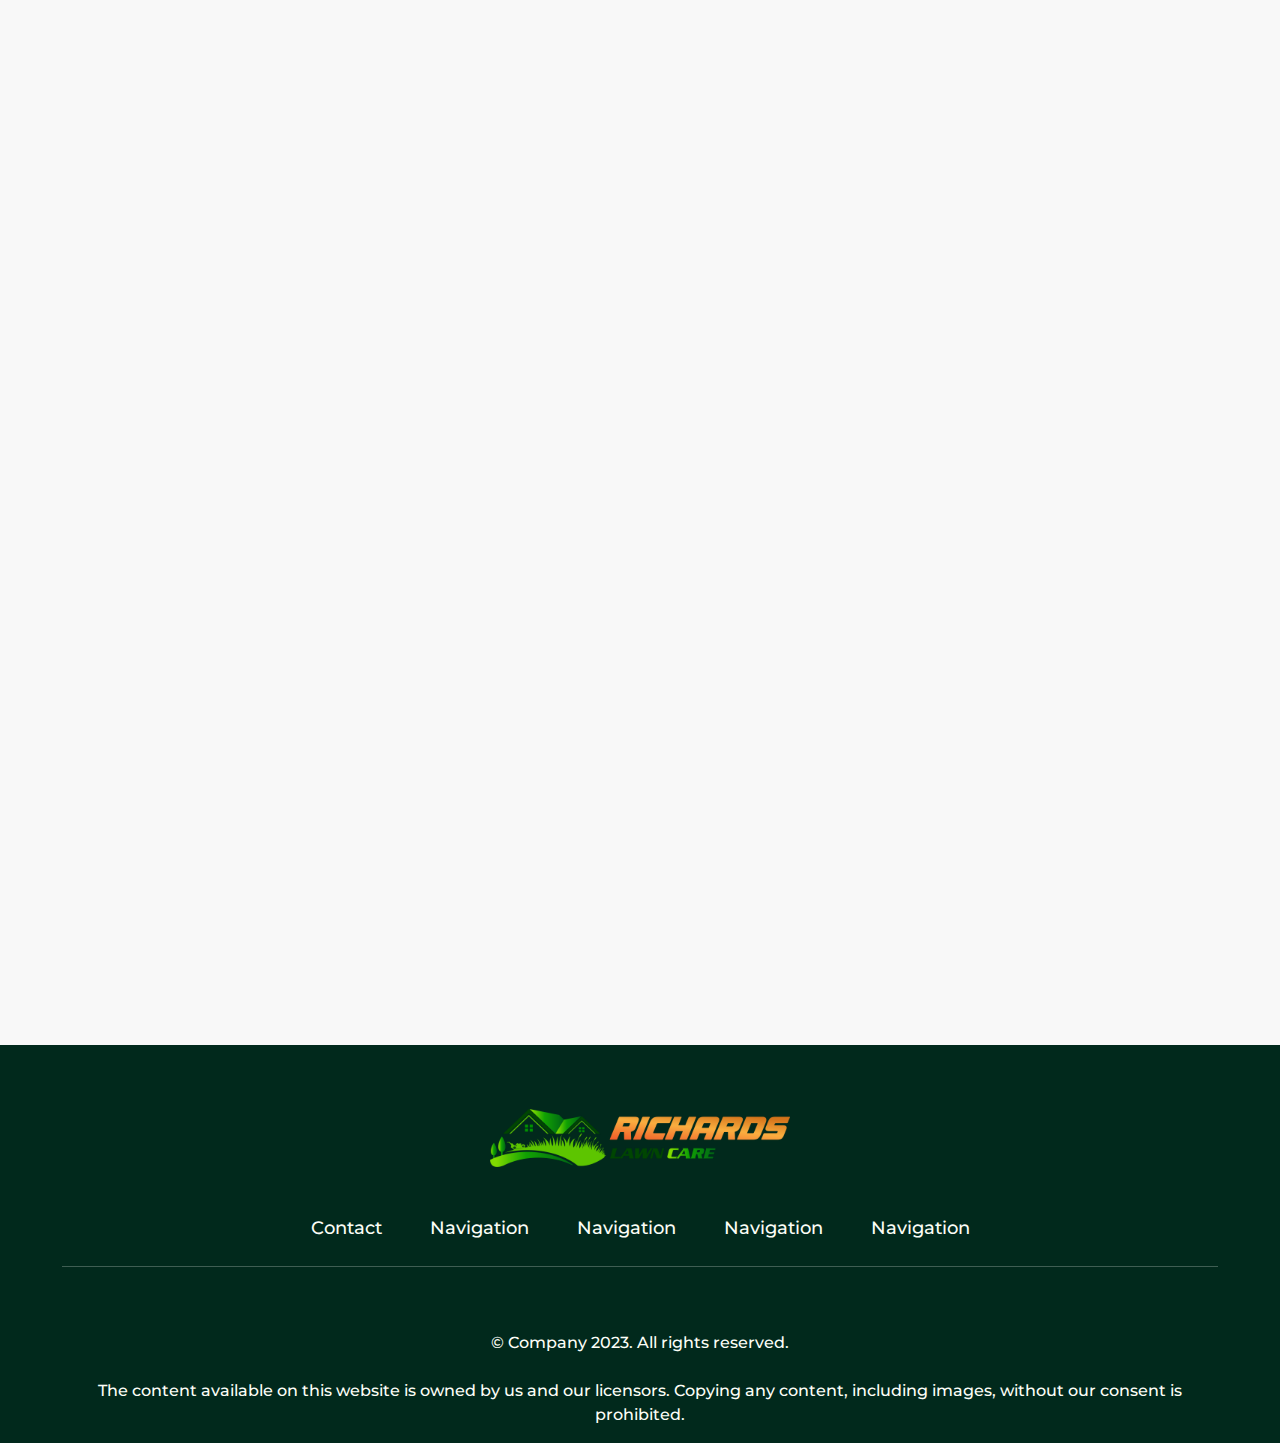
==== commit 73c305ef: "blueprint" ====
--- a/index.html
+++ b/index.html
@@ -544,7 +544,7 @@
 
     <!-- Contact Info -->
 <section class="contact Info">
-
+Contact Section
 </section>
     <!-- Service Areas -->
     <!-- <section class="service-areas position-relative py-5 primary-overlay" id="service-areas">
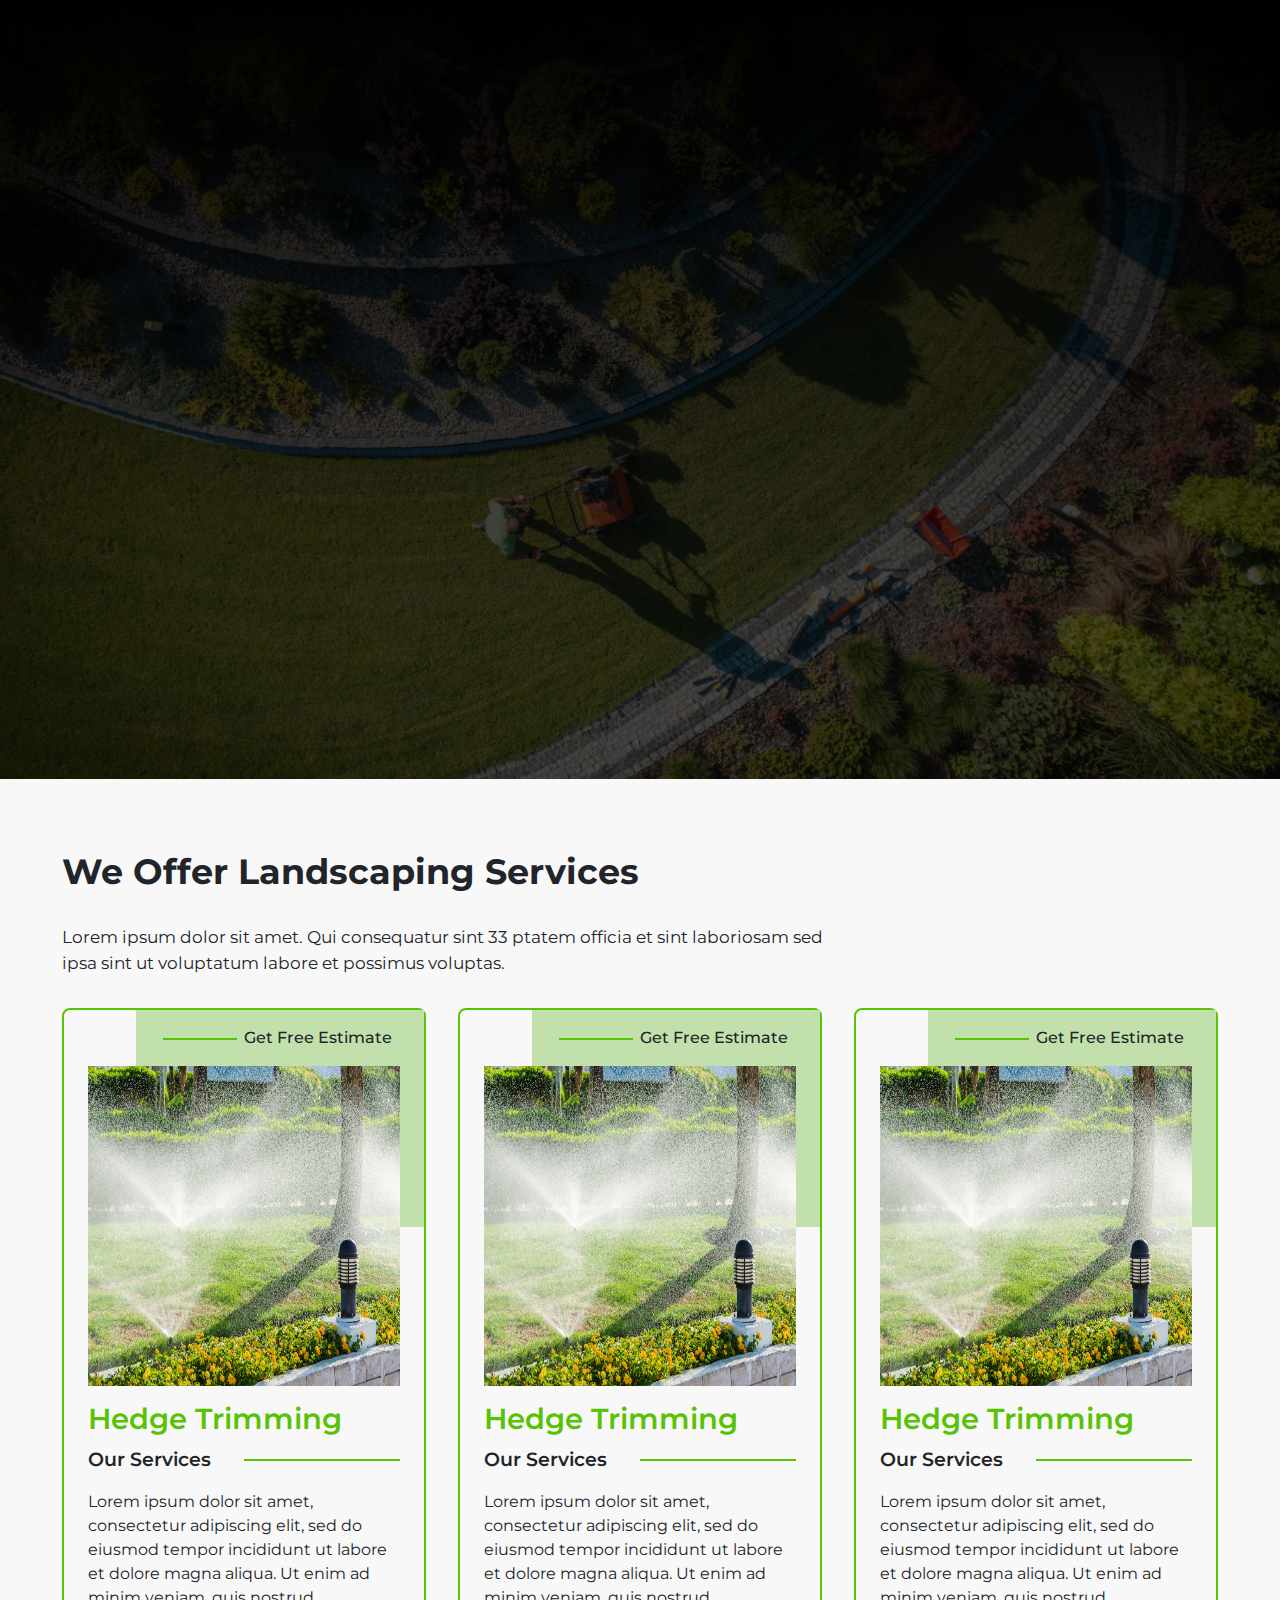
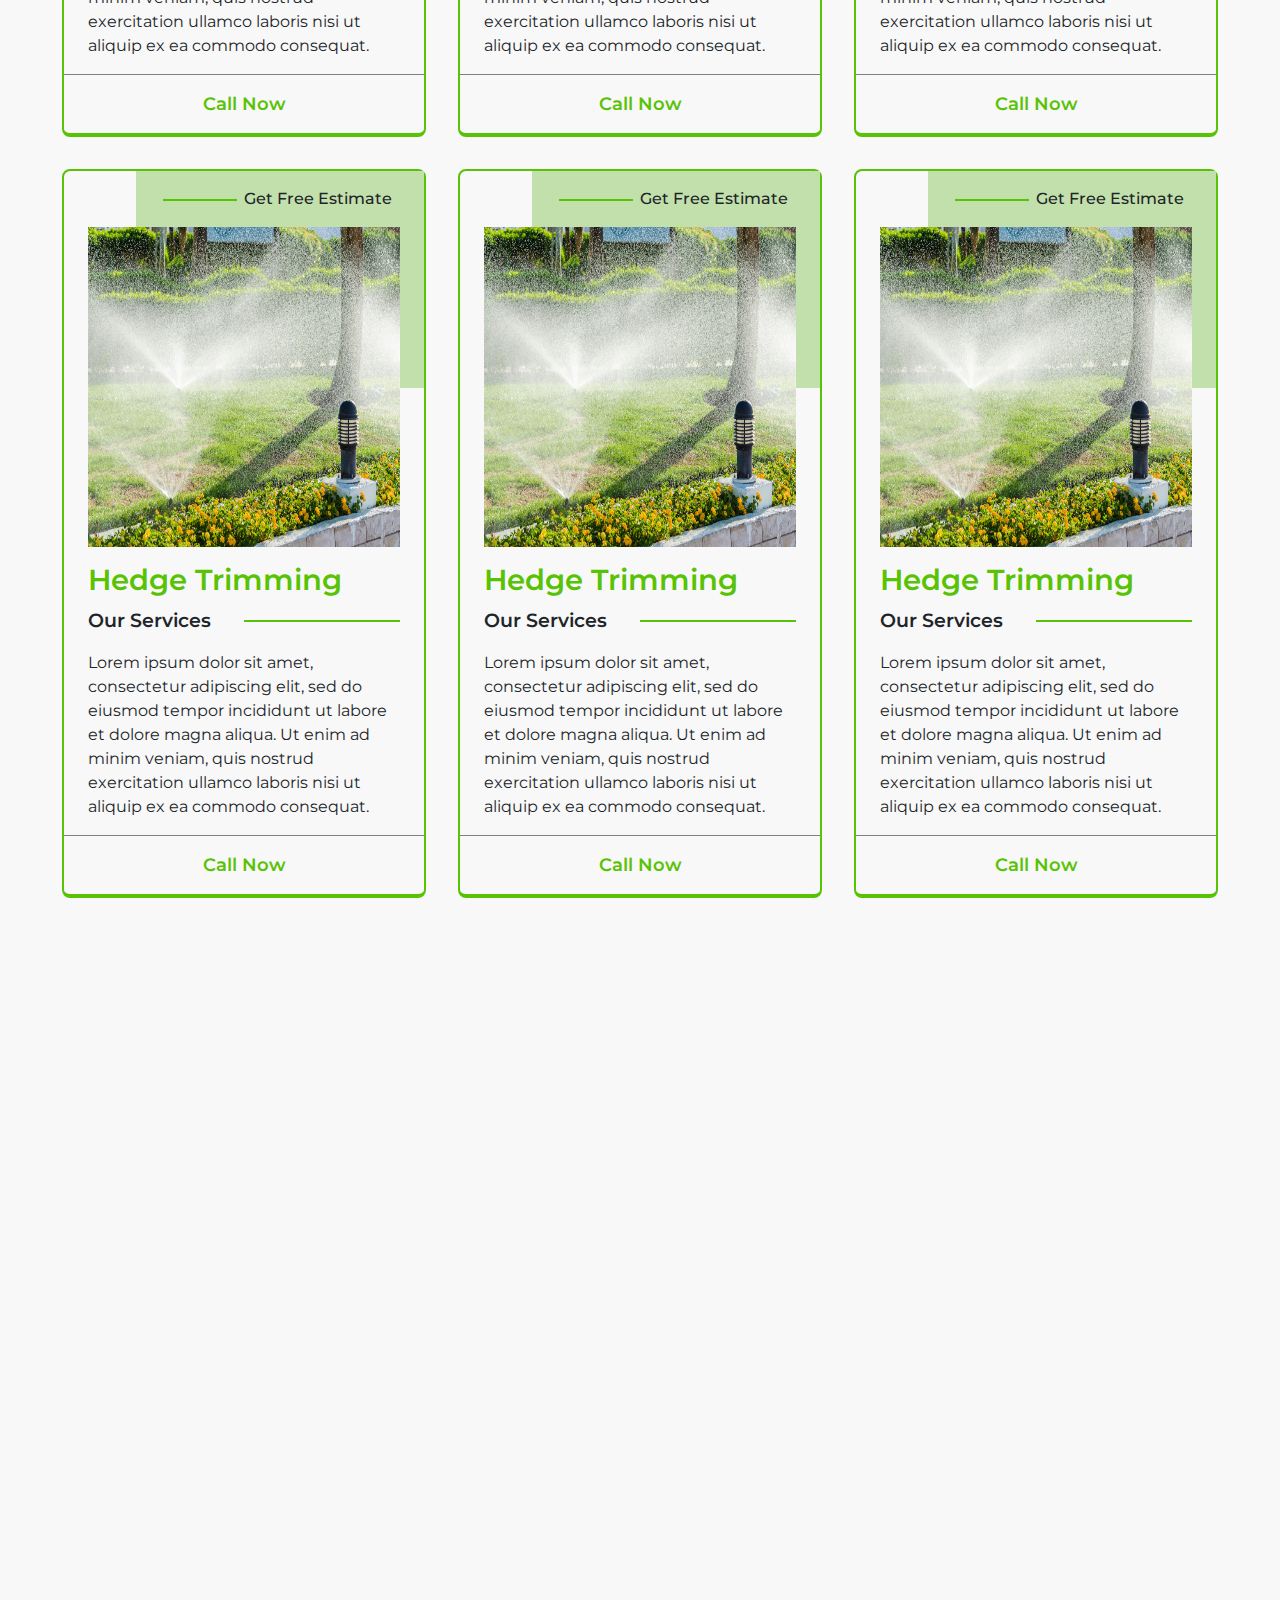
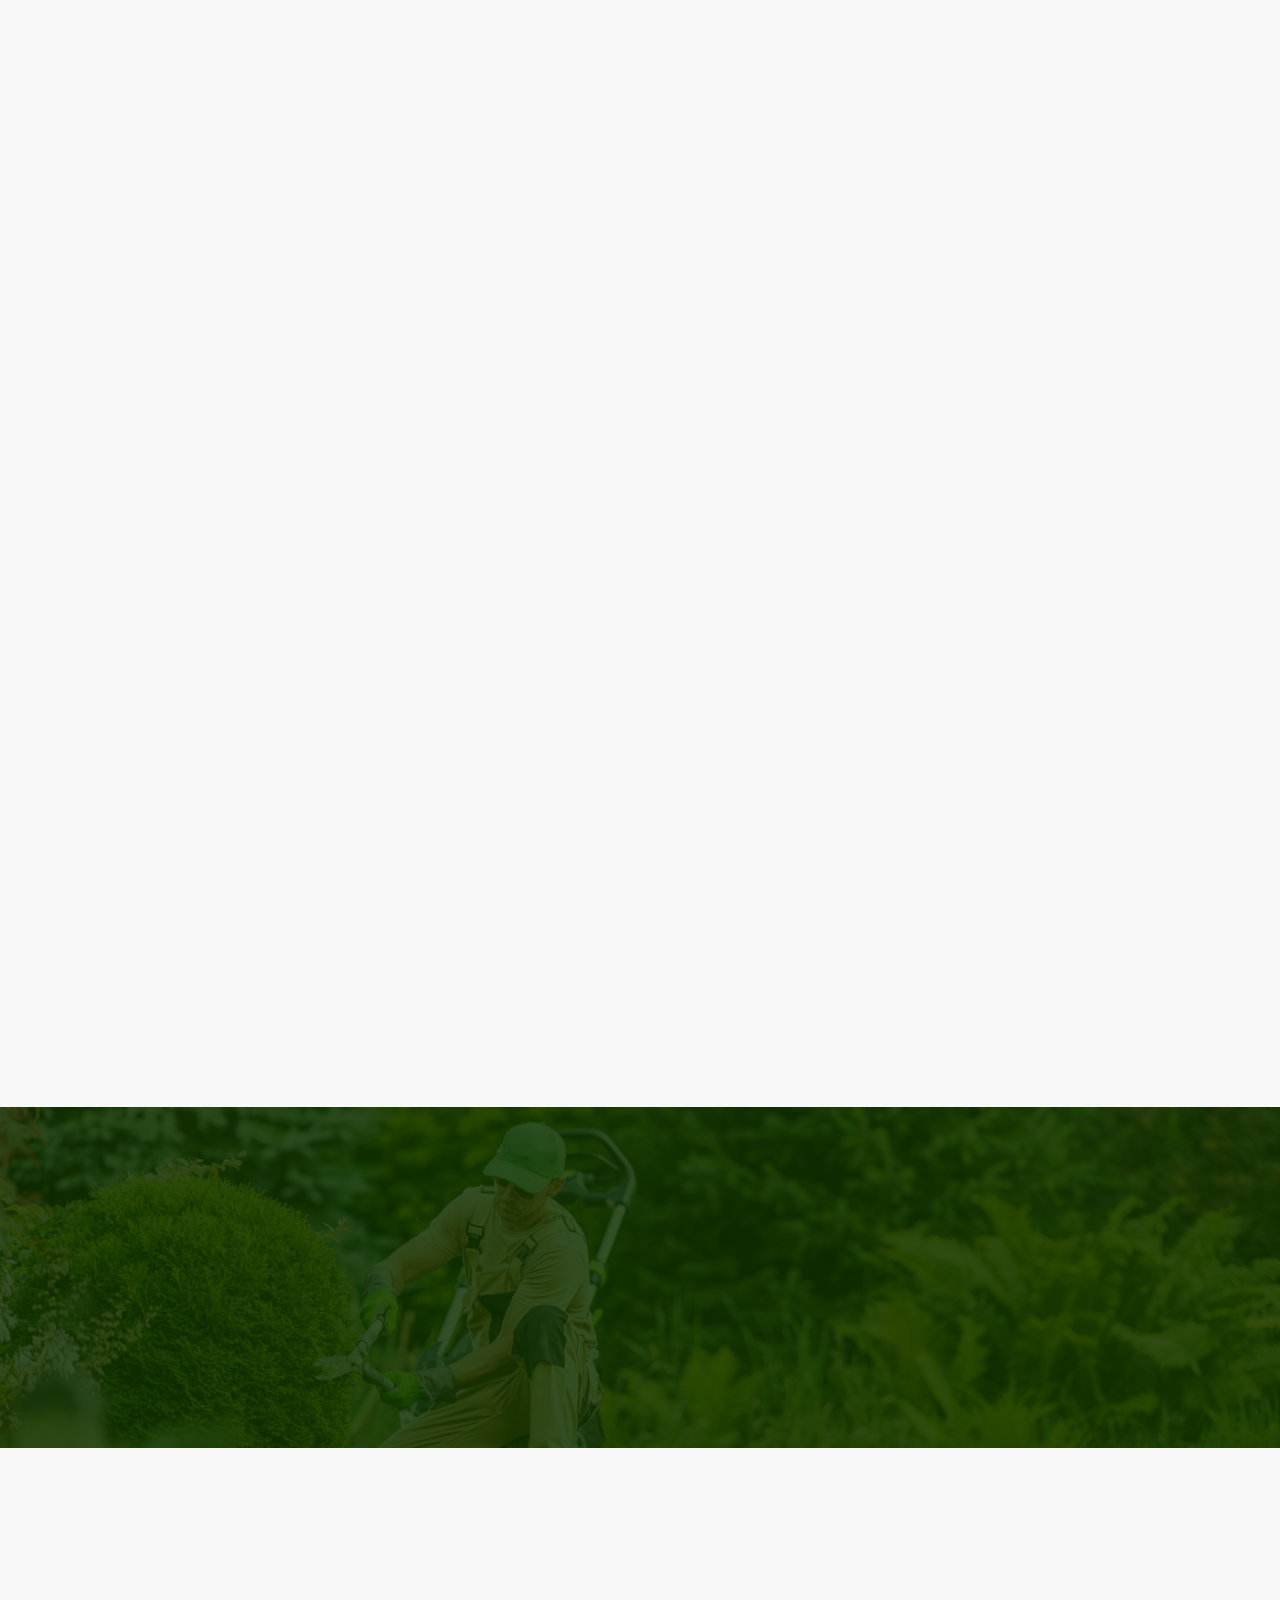
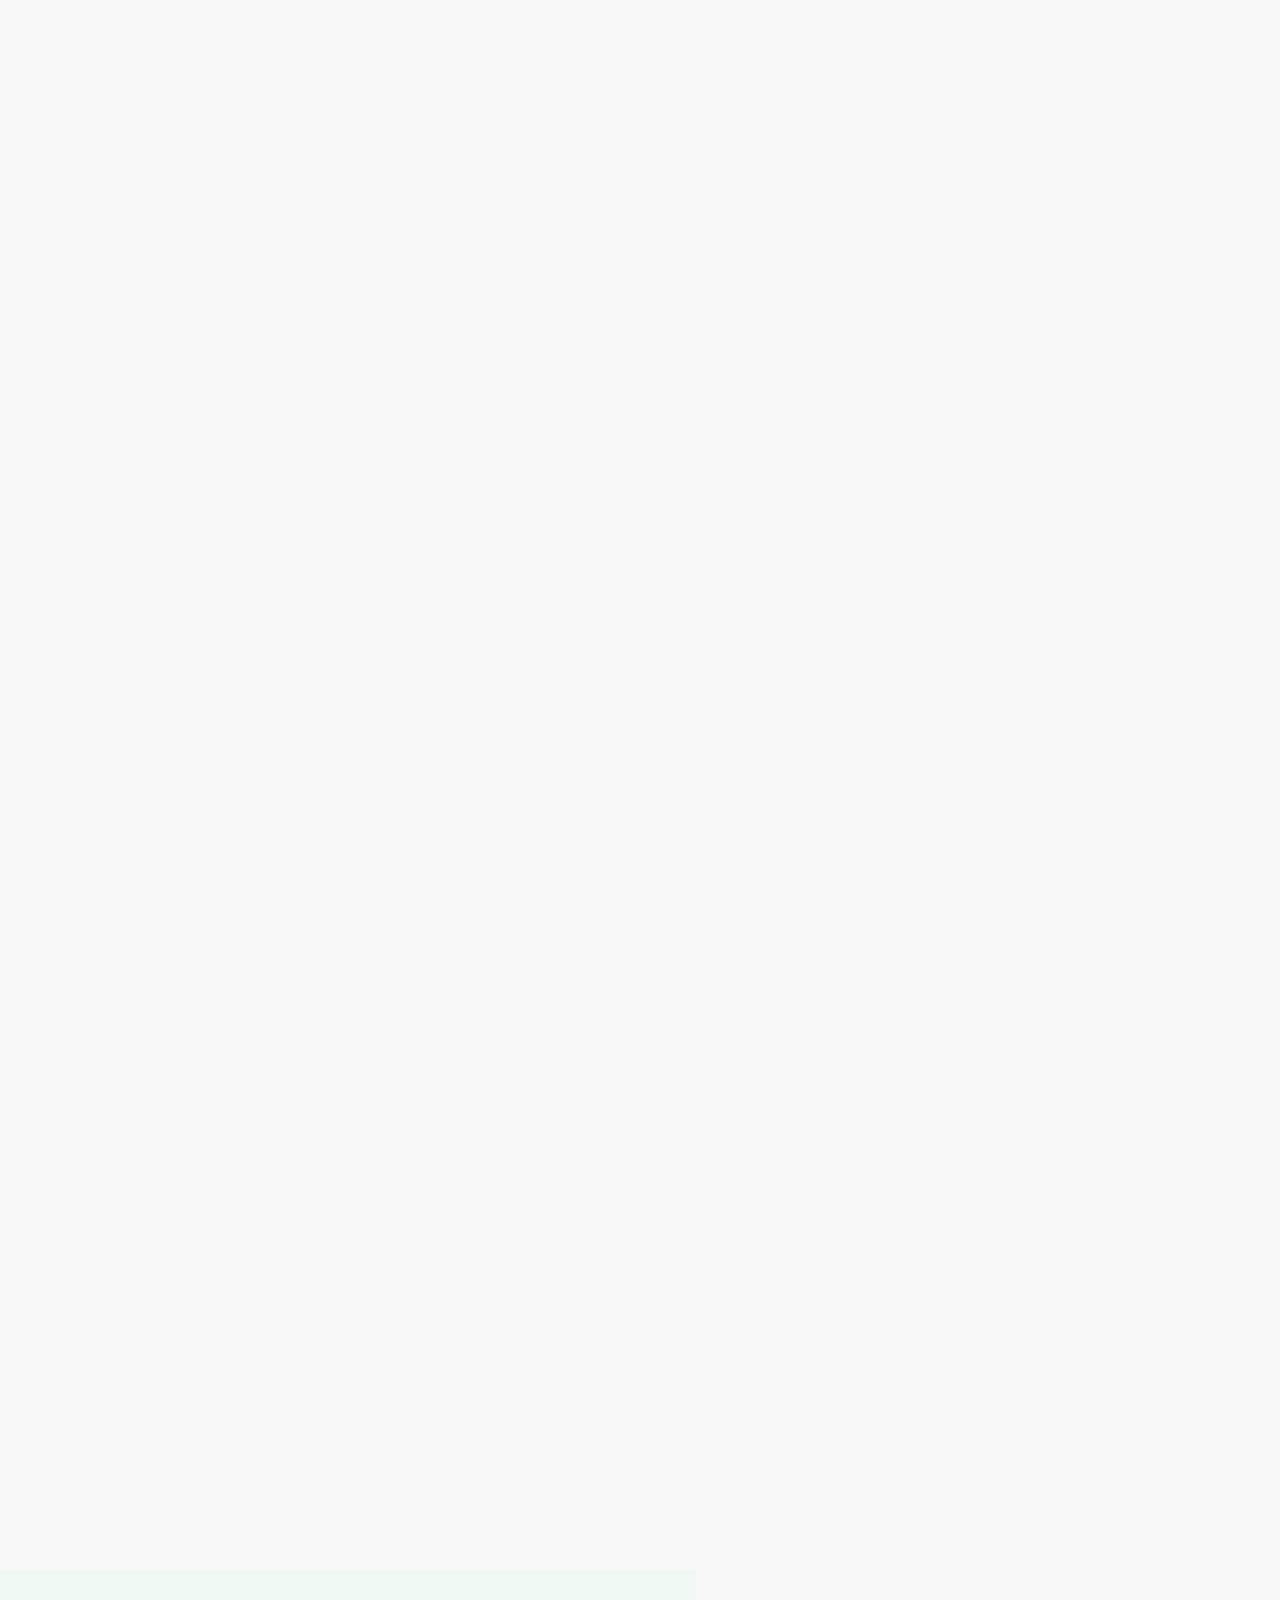
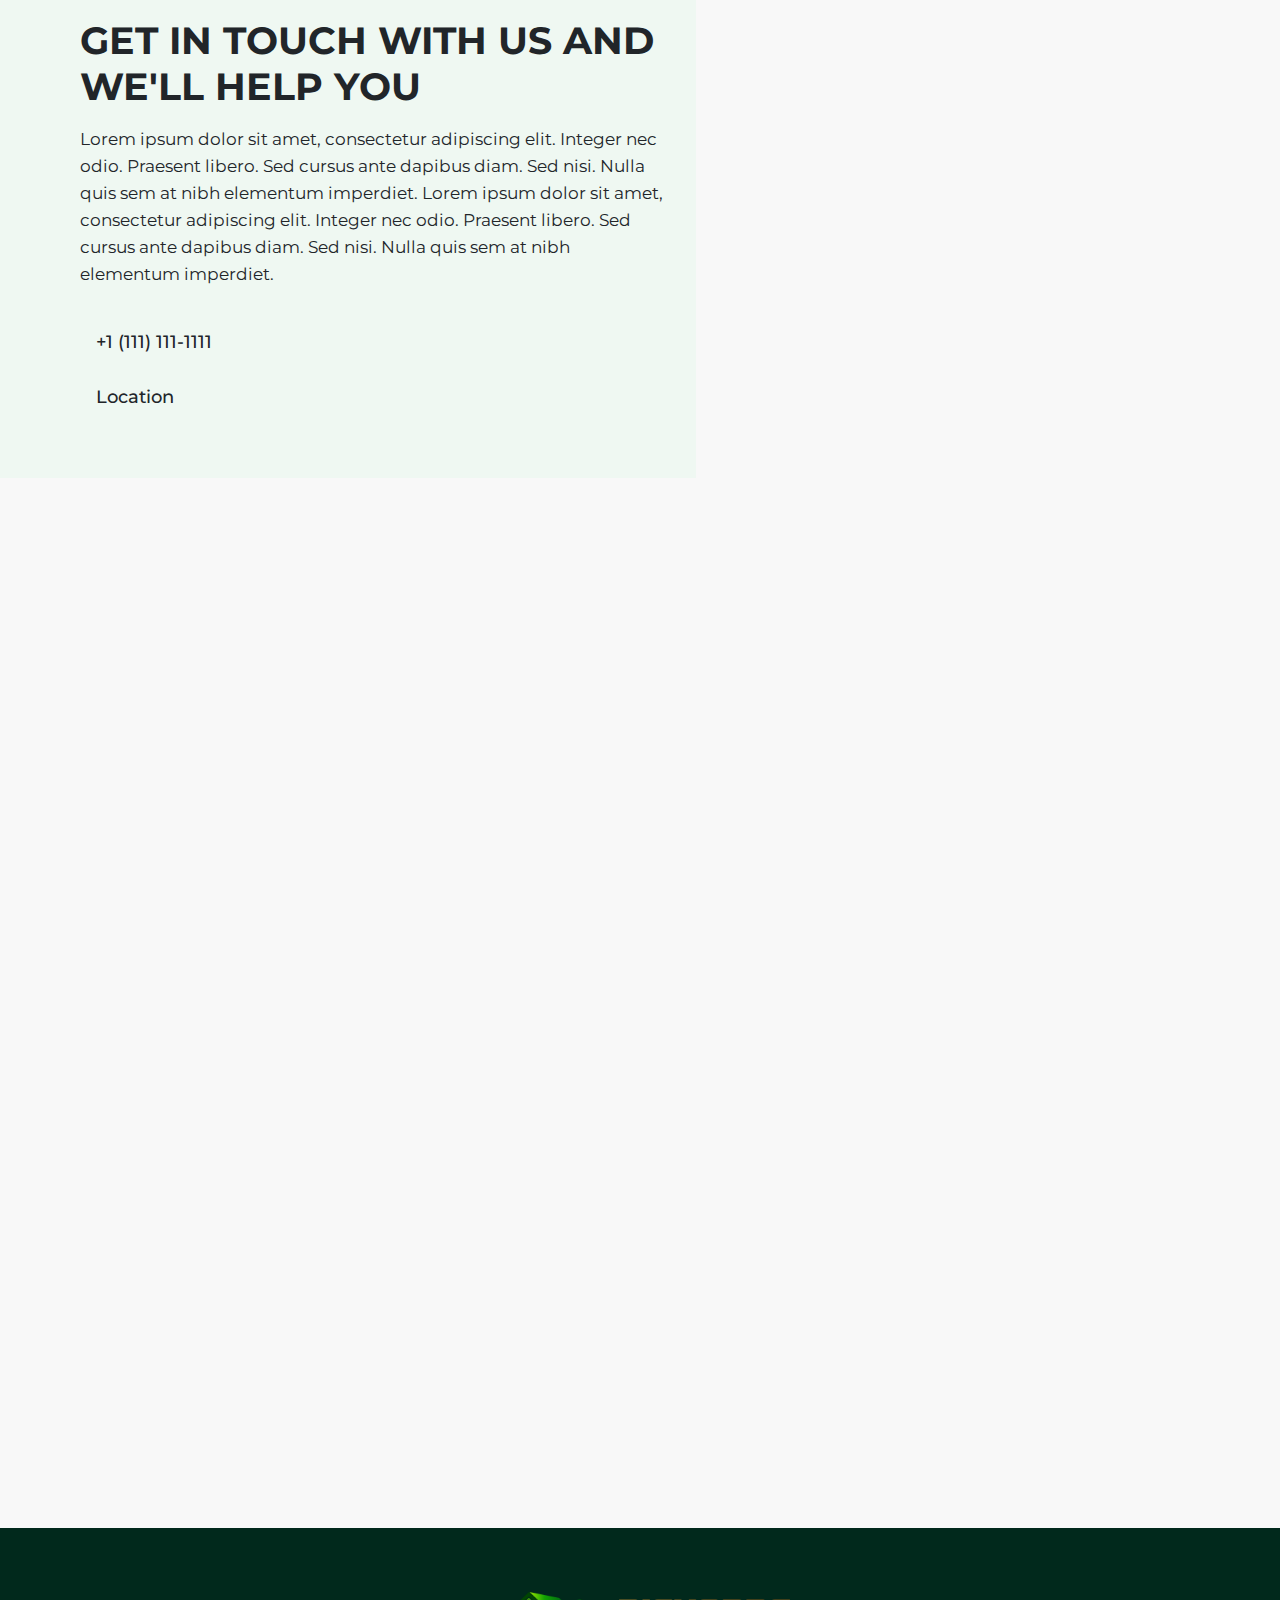
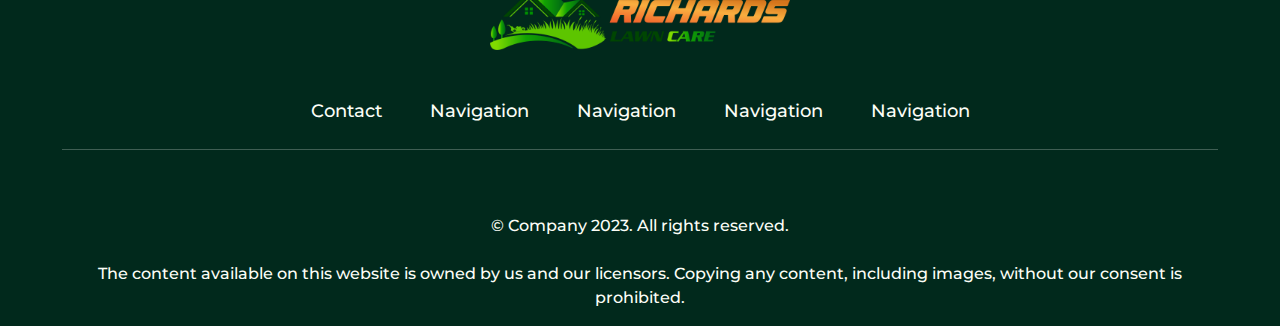
==== commit 03162590: "feat: contact section v1" ====
--- a/index.html
+++ b/index.html
@@ -543,9 +543,30 @@
     </section>
 
     <!-- Contact Info -->
-<section class="contact Info">
-Contact Section
-</section>
+    <section class="contact-info">
+        <div class="contact-info-flex">
+            <div class="info-side">
+                <h3>
+                    Get In Touch with us and we'll help you
+                </h3>
+                <p class="contact-paragraph">
+                    Lorem ipsum dolor sit amet, consectetur adipiscing elit. Integer nec odio. Praesent libero. Sed
+                    cursus ante dapibus diam. Sed nisi. Nulla quis sem at nibh elementum imperdiet. Lorem ipsum dolor
+                    sit amet, consectetur adipiscing elit. Integer nec odio. Praesent libero. Sed
+                    cursus ante dapibus diam. Sed nisi. Nulla quis sem at nibh elementum imperdiet.
+                </p>
+
+                <p class="icon-info"><i class="fa-solid fa-square-phone"></i> +1 (111) 111-1111</p>
+                <p class="icon-info"><i class="fa-solid fa-map-location-dot"></i> Location</p>
+            </div>
+            <div class="map-side">
+                <iframe
+                    src="https://www.google.com/maps/embed?pb=!1m18!1m12!1m3!1d12964.907633903285!2d-89.6764401767798!3d42.30338627755054!2m3!1f0!2f0!3f0!3m2!1i1024!2i768!4f13.1!3m3!1m2!1s0x8808696866cd5873%3A0x81d7a51cd16a2b94!2sFreeport%2C%20IL%2061032%2C%20USA!5e0!3m2!1sen!2snp!4v1694757939011!5m2!1sen!2snp"
+                    width="100%" height="100%" style="border:0;" allowfullscreen="" loading="lazy"
+                    referrerpolicy="no-referrer-when-downgrade"></iframe>
+            </div>
+        </div>
+    </section>
     <!-- Service Areas -->
     <!-- <section class="service-areas position-relative py-5 primary-overlay" id="service-areas">
         <img style="object-position: 80% 50%;" class="bg-img" src="/img/cta-bg.jpg" alt="aerial-view-lawn-mowing">
--- a/css/index.css
+++ b/css/index.css
@@ -812,70 +812,51 @@
   font-size: 15px;
 }
 
-/* Extra Services Section */
-.services-summary .process {
+
+/* Contact Info with Map */
+.contact-info .contact-info-flex {
   display: flex;
-  align-items: center;
-  justify-content: center;
-  margin: 0 auto;
-  margin-bottom: 3rem;
+  min-height: 30rem;
+}
+
+.contact-info .contact-info-flex .info-side {
   width: 50%;
-}
-
-@media (max-width: 992px) {
-  .services-summary .process {
-    width: 100%;
-  }
-}
-
-@media (max-width: 576px) {
-  .services-summary .process {
-    flex-direction: column;
-    align-items: start;
-  }
-}
-
-.services-summary .process .number {
-  border: 4px solid var(--primary);
-  border-radius: 50%;
-  margin-right: 4rem;
-}
-
-@media (max-width: 576px) {
-  .services-summary .process .number {
-    margin-right: 0rem;
-    margin-bottom: 1rem;
-  }
-}
-
-.services-summary .process .number h2,
-.services-summary .process .number .h2 {
-  width: 5rem !important;
-  height: 5rem;
-  display: flex;
-  justify-content: center;
-  align-items: center;
-}
-
-.services-summary .process .process-info h2,
-.services-summary .process .process-info .h2 {
-  font-size: 30px;
-  font-weight: 600;
-  color: var(--dark);
-  padding-bottom: 1rem;
-}
-
-.services-summary .process .process-info p {
-  font-size: 20px;
+  flex: 1;
+  padding-left: 3rem;
+  padding: 3rem 2rem 3rem 5rem;
+  background-color: #eff8f2;
+}
+
+.contact-info .contact-info-flex .info-side h3 {
+  font-size: 38px;
+  font-weight: 700;
+  text-transform: uppercase;
+  margin-bottom: 1rem;
+}
+
+.contact-info .contact-info-flex .info-side .contact-paragraph {
+  font-size: 17px;
+  line-height: 27px;
+  margin-bottom: 2rem
+}
+
+.contact-info .contact-info-flex .info-side .icon-info{
+  font-size: 18px;
   font-weight: 500;
-  color: var(--dark);
-}
-
-@media (max-width: 576px) {
-  .services-summary .process .process-info p {
-    text-align: center;
-  }
-}
+  margin-bottom: 1rem
+}
+
+.contact-info .contact-info-flex .info-side .icon-info i{
+  color: var(--primary);
+  font-size: 26px;
+  margin-right: 1rem
+}
+
+.contact-info .contact-info-flex .map-side {
+  width: 50%;
+  flex: 1;
+}
+
 
 /* Service Areas */
 .service-areas {
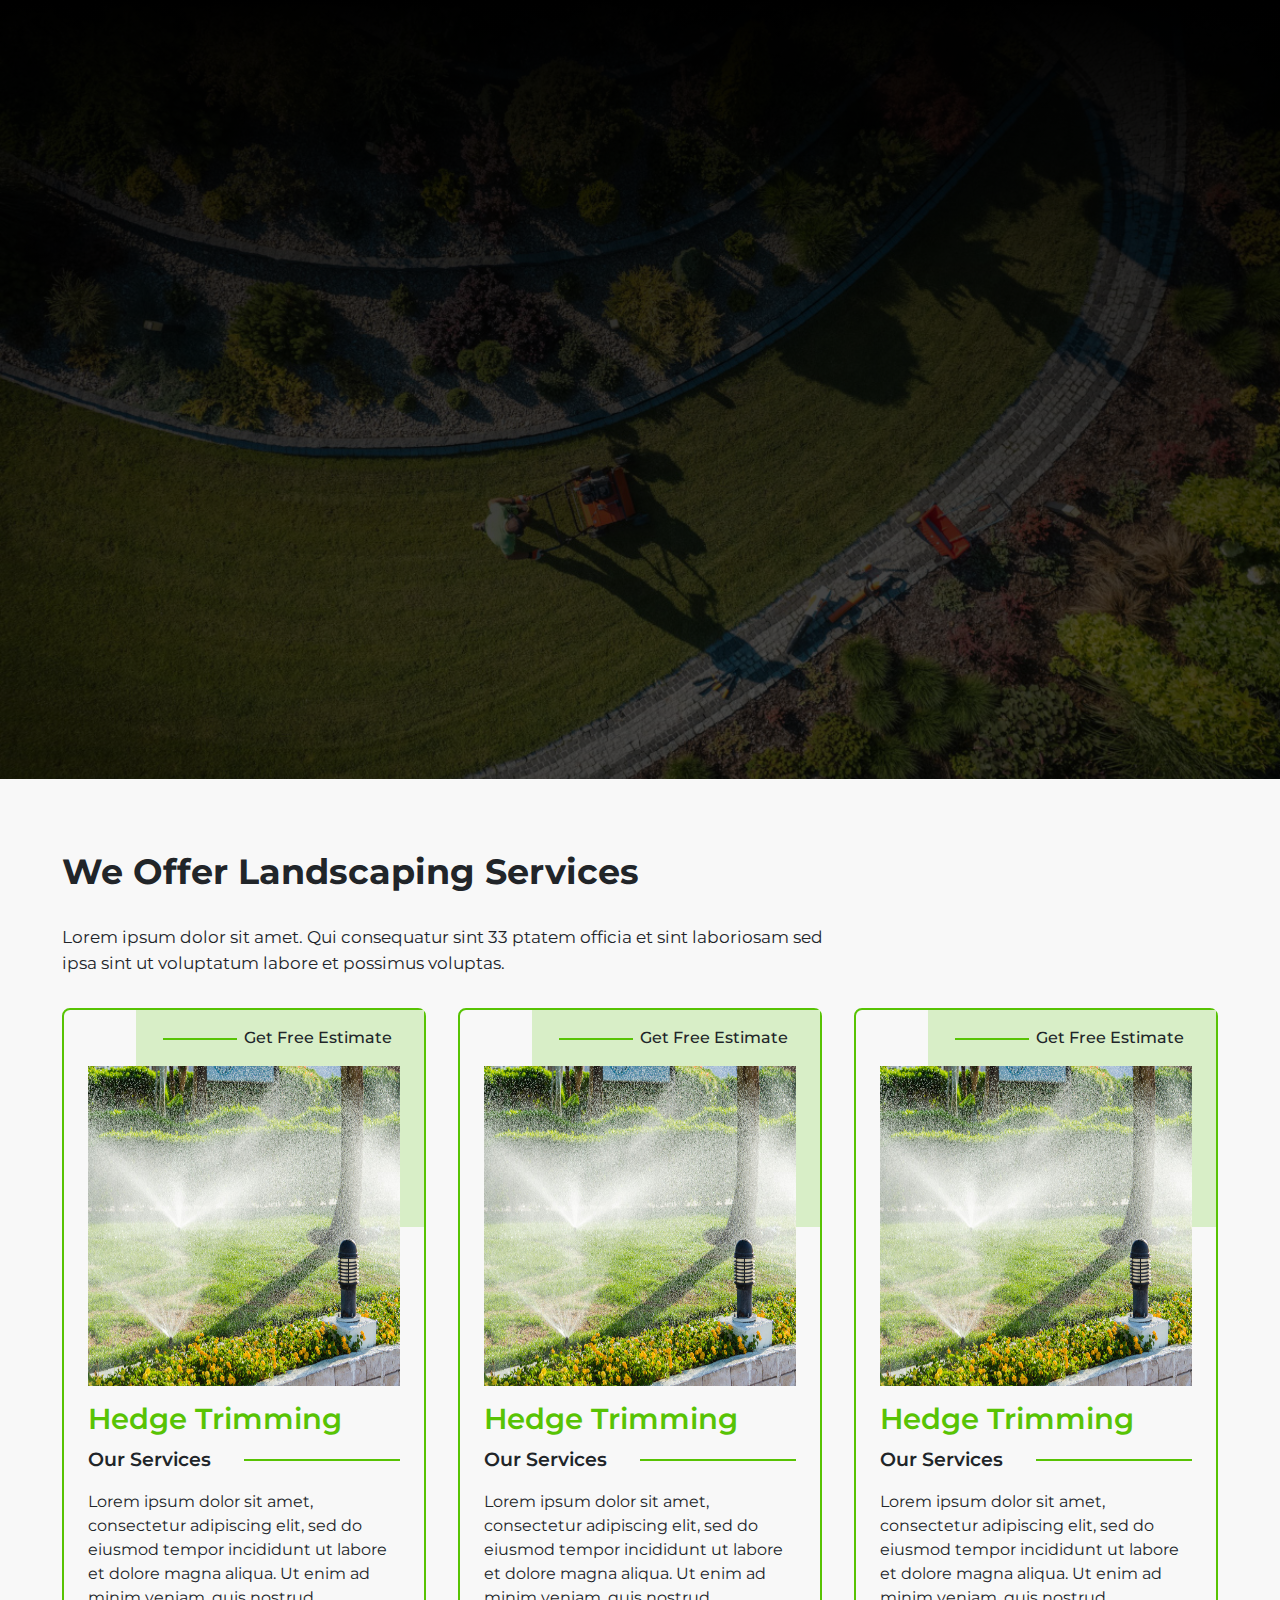
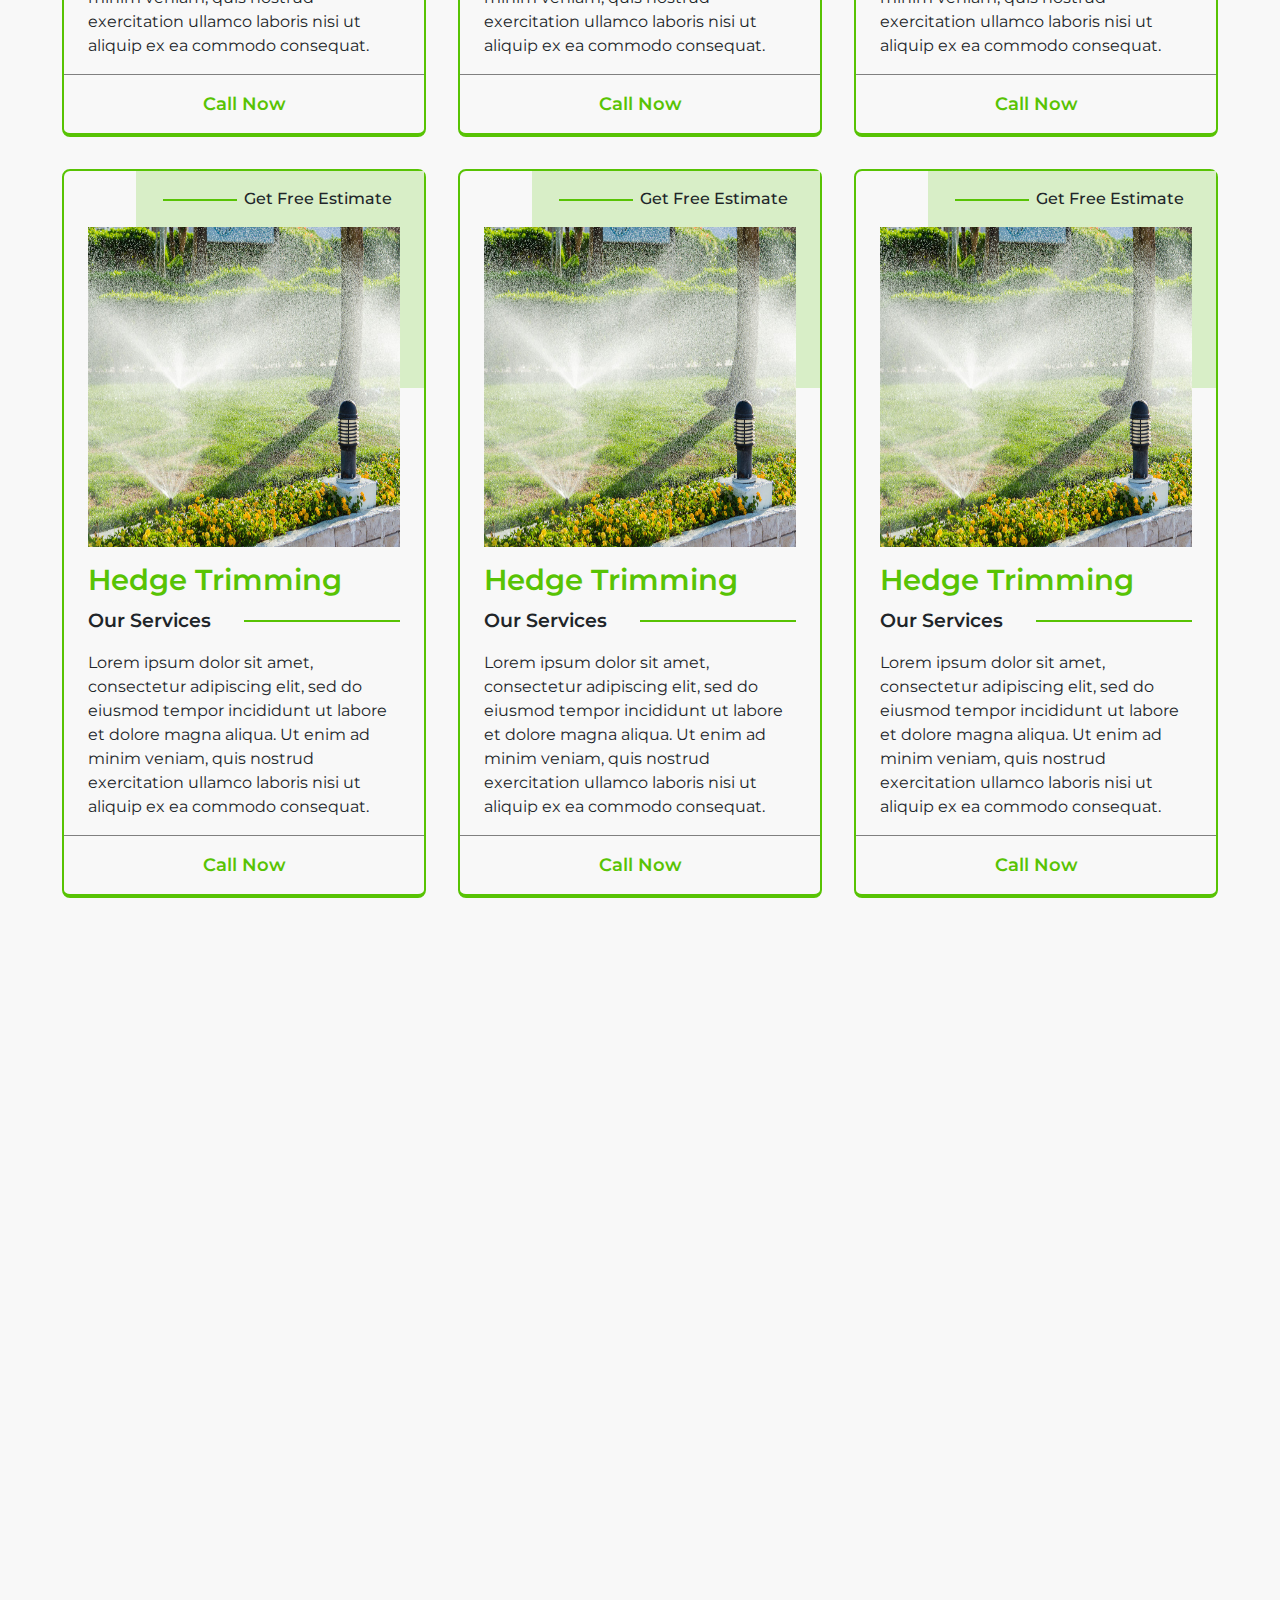
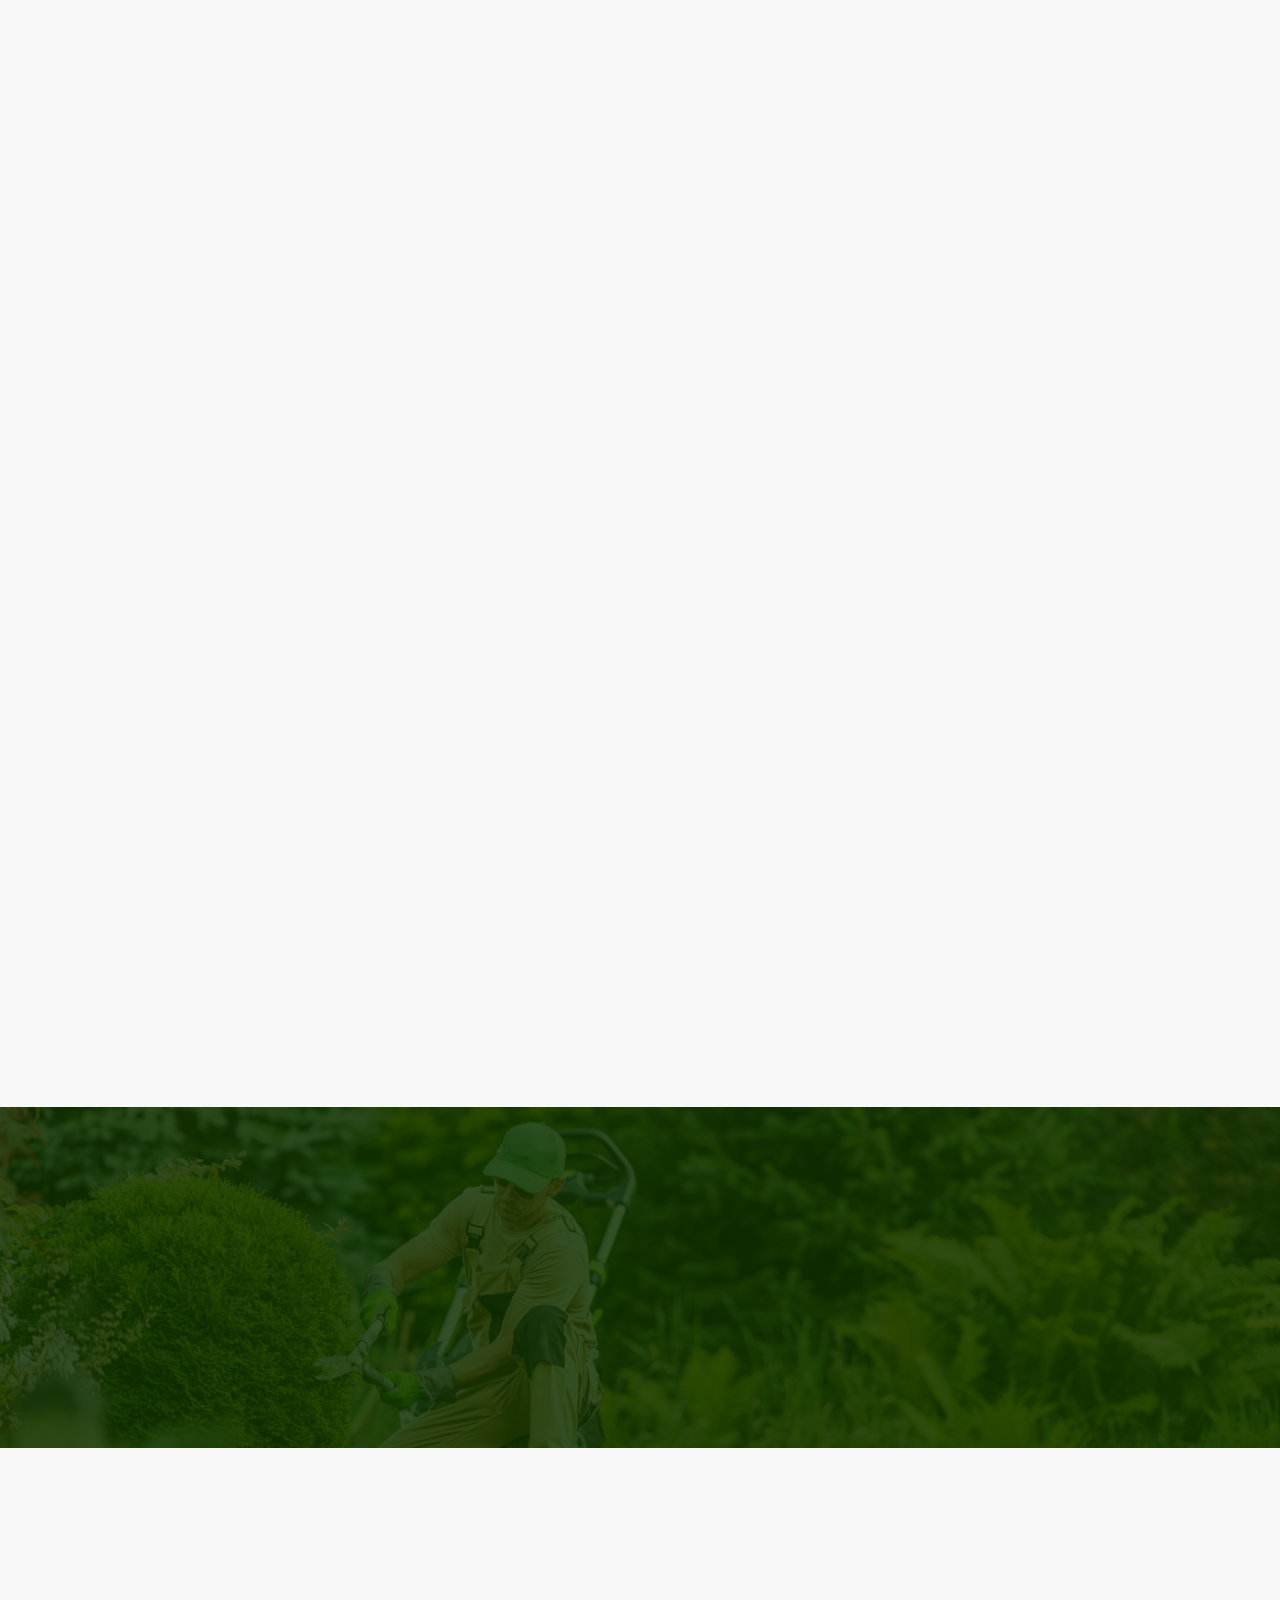
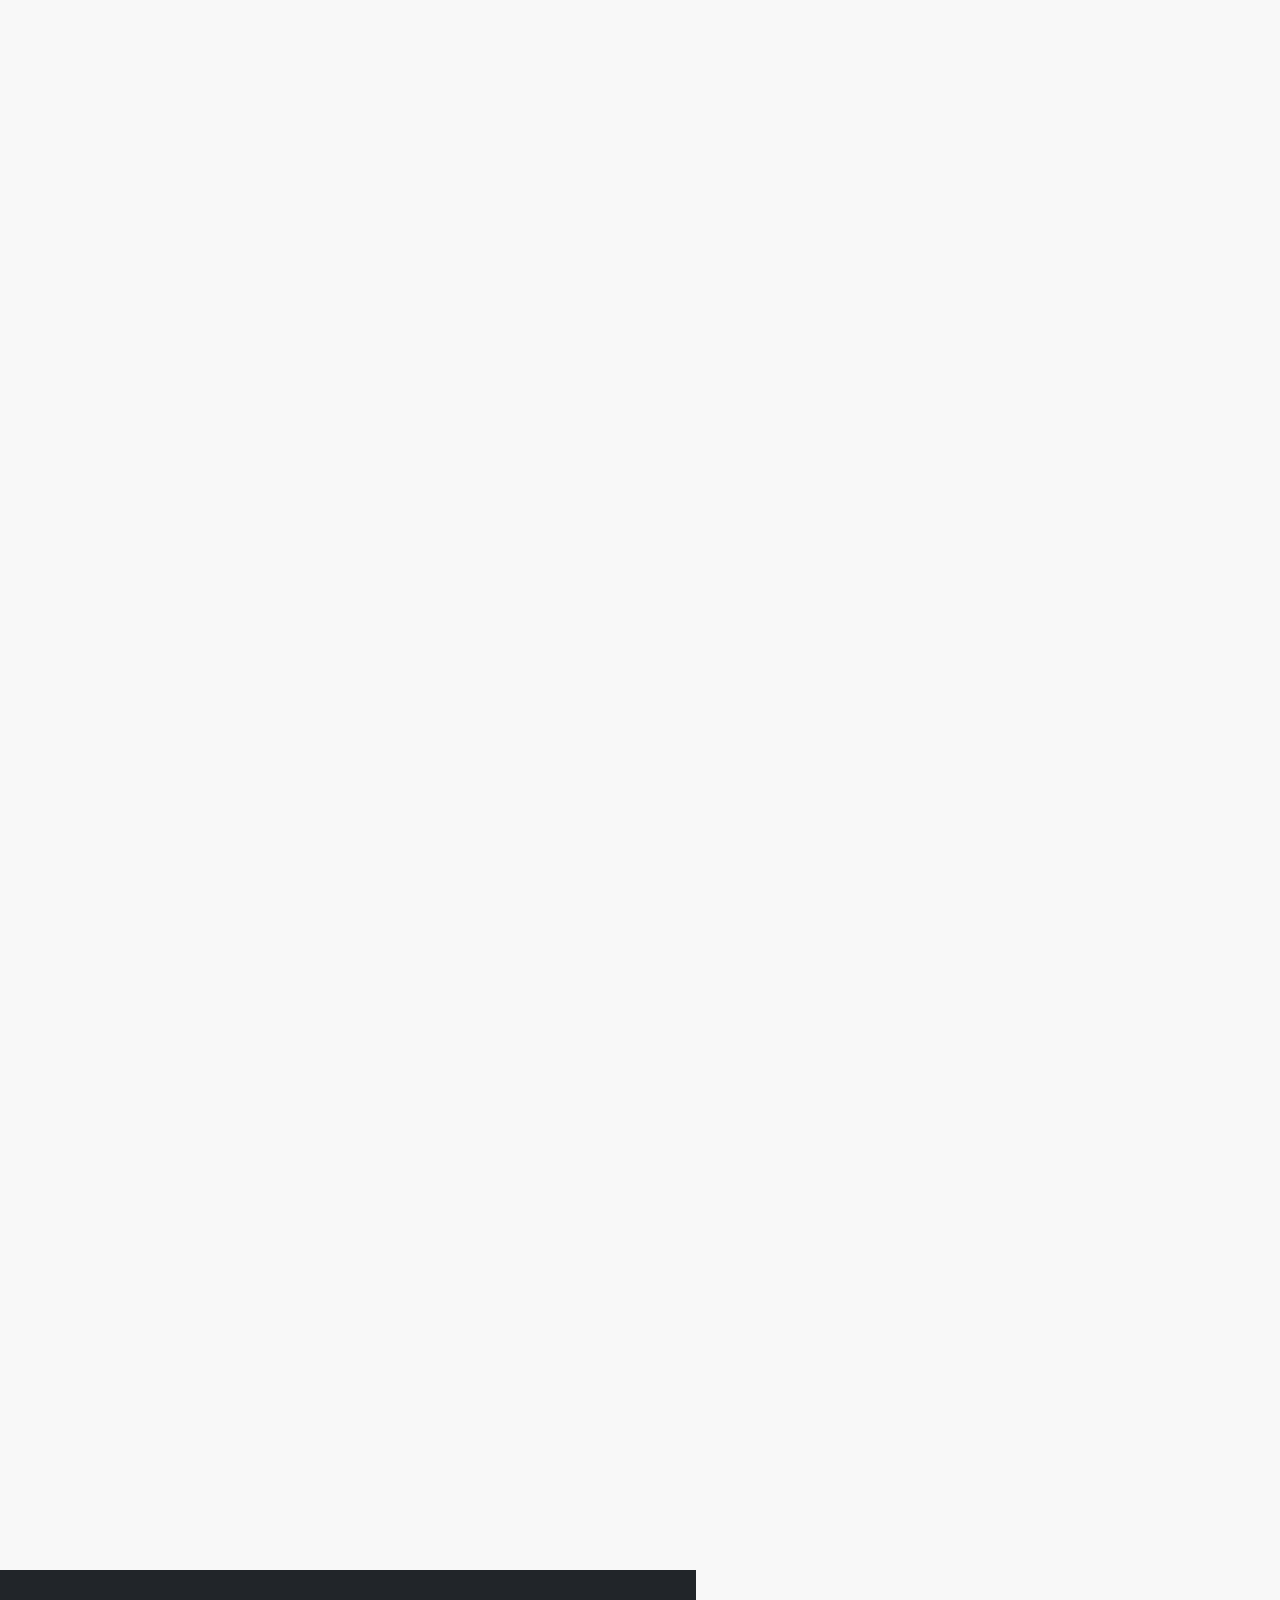
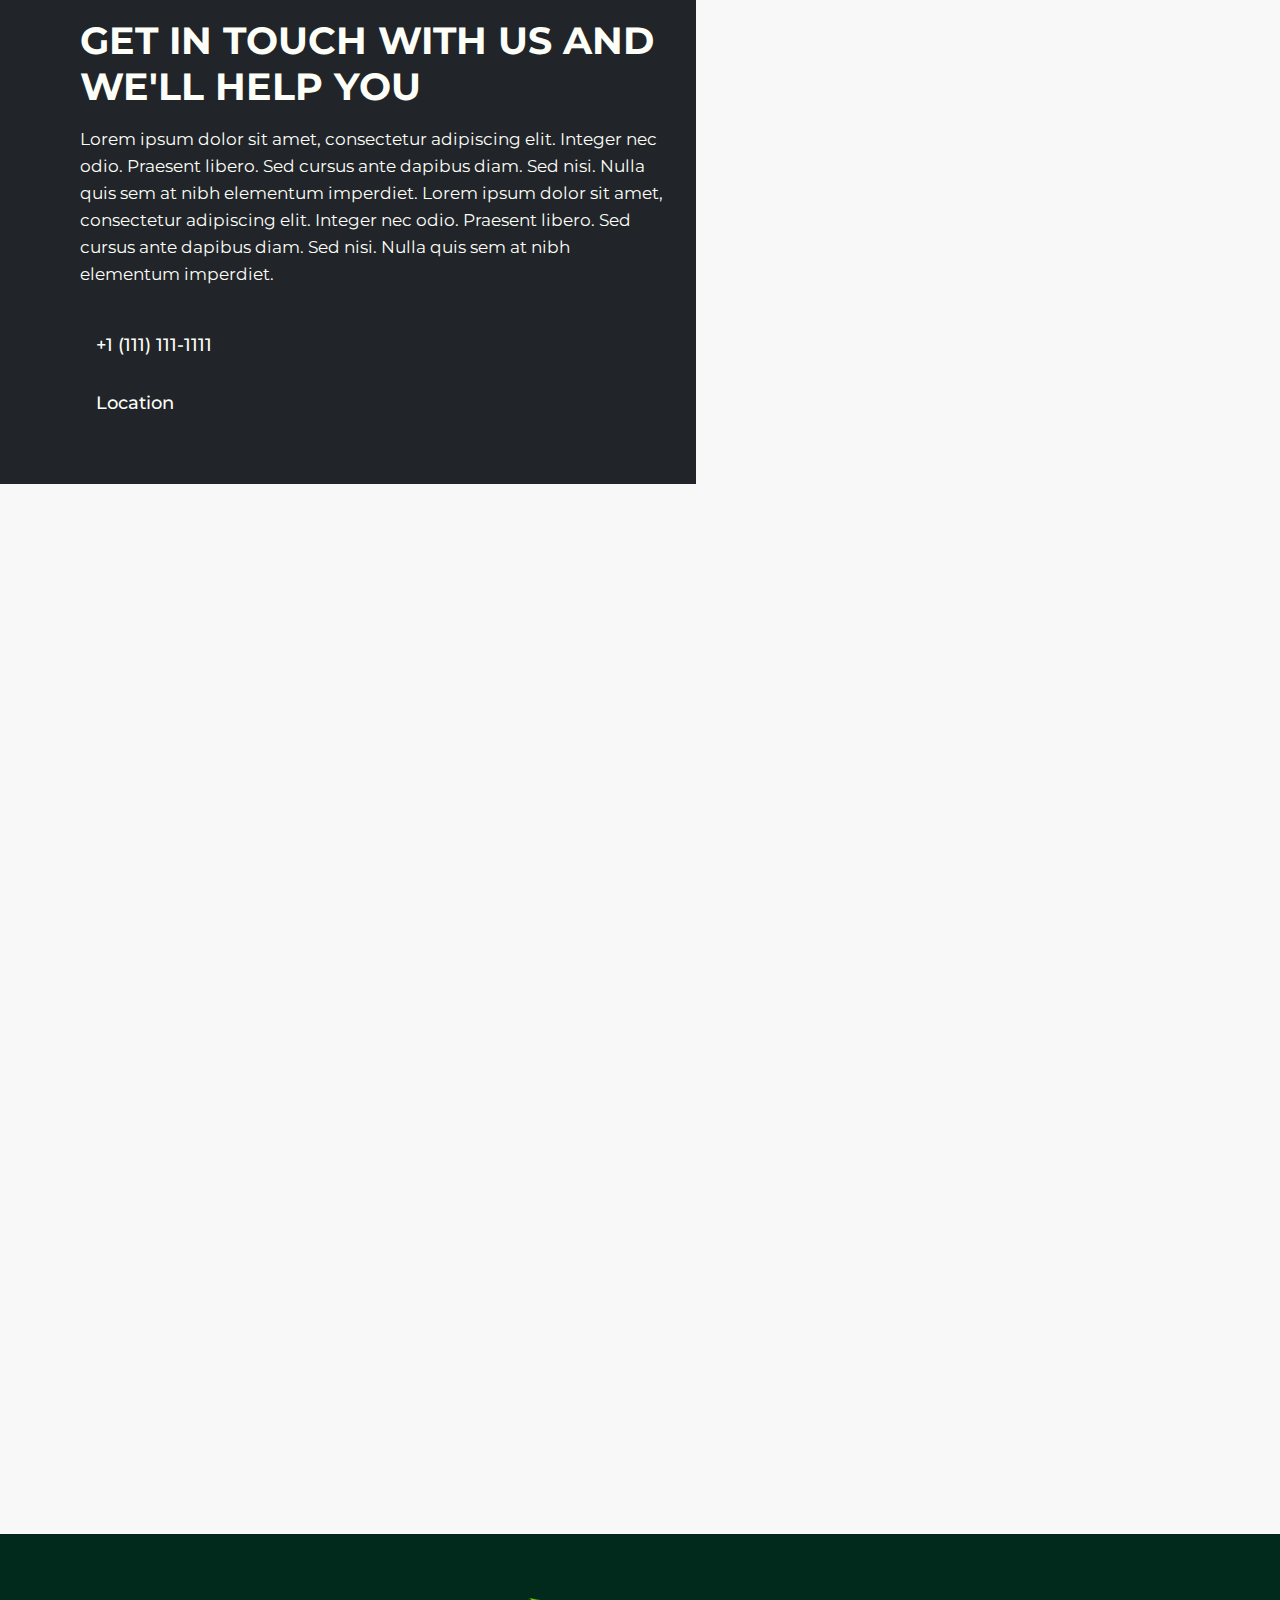
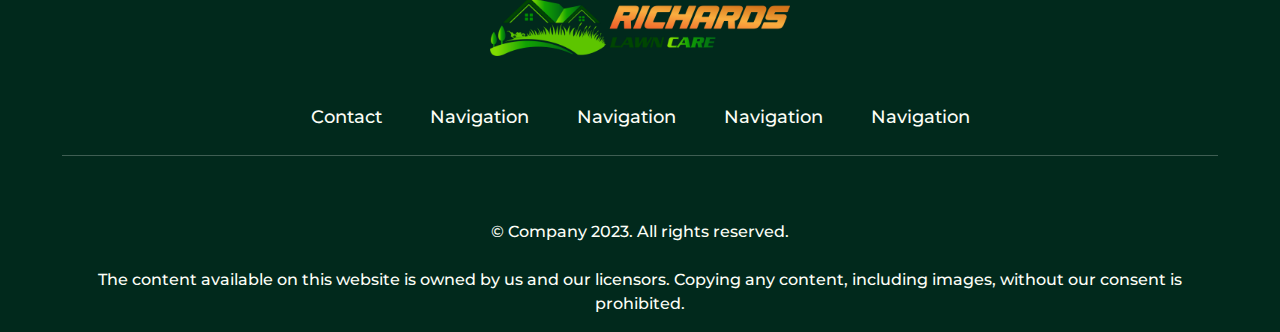
==== commit ed8739aa: "feat: conrtact info" ====
--- a/index.html
+++ b/index.html
@@ -58,46 +58,20 @@
                             <a title="Home" class="nav-link" aria-current="page" href="/index.html">Home</a>
                         </li>
                         <li class="nav-item dropdown">
-                            <a title="Lawn Care Service Dropdown" class="nav-link dropdown-toggle" href="#"
+                            <a title="Dropdown" class="nav-link dropdown-toggle" href="#"
                                 role="button" data-bs-toggle="dropdown" aria-expanded="false">
-                                Lawn Care Services
+                                Dropdown 1
                             </a>
                             <ul class="dropdown-menu">
-                                <li><a title="Lawn Care Navbar" class="dropdown-item" href="/lawn-care.html">Lawn
-                                        Care</a>
+                                <li><a title="Sub 1" class="dropdown-item" href="#">Sub 1</a>
                                 </li>
-                                <li><a title="Commercial Lawn Care Navbar" class="dropdown-item"
-                                        href="/commercial-lawn-care-austin.html">Commercial
-                                        Lawn Care</a>
+                                <li><a title="Sub 2" class="dropdown-item" href="#">Sub 2</a>
                                 </li>
-                                <li><a title="Residential Lawn Care Navbar" class="dropdown-item"
-                                        href="/residential-lawn-mowing-austin-texas.html">Residential Lawn
-                                        Care</a></li>
-                                <li><a title="Lawn Care near Austin Navbar" class="dropdown-item"
-                                        href="/lawn-care-near-austin.html">Lawn Care
-                                        near Austin</a></li>
-                                <li><a title="Lawn Mowing Near Austin" class="dropdown-item"
-                                        href="/lawn-mowing-near-austin.html">Lawn
-                                        Mowing near Austin</a>
-                                </li>
+                               
                             </ul>
                         </li>
-
-                        <li class="nav-item dropdown">
-                            <a title="Land Clearing Services Dropdown" class="nav-link dropdown-toggle" href="#"
-                                role="button" data-bs-toggle="dropdown" aria-expanded="false">
-                                Land Clearing Services
-                            </a>
-                            <ul class="dropdown-menu">
-                                <li><a title="Land Clearing Navbar" class="dropdown-item"
-                                        href="/land-clearing.html">Land Clearing
-                                        Service</a>
-                                </li>
-                                <li><a title="Land Clearing Near Austin" class="dropdown-item"
-                                        href="/land-clearing-near-austin.html">Land
-                                        Clearing near
-                                        Austin</a></li>
-                            </ul>
+                        <li class="nav-item">
+                            <a title="Navigation" class="nav-link" href="/">Navigation </a>
                         </li>
                         <li class="nav-item">
                             <a title="Contact Page" class="nav-link" href="/contact.html">Contact</a>
@@ -545,7 +519,7 @@
     <!-- Contact Info -->
     <section class="contact-info">
         <div class="contact-info-flex">
-            <div class="info-side">
+            <div class="info-side dark-section">
                 <h3>
                     Get In Touch with us and we'll help you
                 </h3>
@@ -558,6 +532,7 @@
 
                 <p class="icon-info"><i class="fa-solid fa-square-phone"></i> +1 (111) 111-1111</p>
                 <p class="icon-info"><i class="fa-solid fa-map-location-dot"></i> Location</p>
+                <a href=""></a>
             </div>
             <div class="map-side">
                 <iframe
--- a/css/index.css
+++ b/css/index.css
@@ -824,7 +824,7 @@
   flex: 1;
   padding-left: 3rem;
   padding: 3rem 2rem 3rem 5rem;
-  background-color: #eff8f2;
+  background-color: var(--dark)
 }
 
 .contact-info .contact-info-flex .info-side h3 {
@@ -832,6 +832,7 @@
   font-weight: 700;
   text-transform: uppercase;
   margin-bottom: 1rem;
+  color: var(--white);
 }
 
 .contact-info .contact-info-flex .info-side .contact-paragraph {
@@ -843,12 +844,13 @@
 .contact-info .contact-info-flex .info-side .icon-info{
   font-size: 18px;
   font-weight: 500;
-  margin-bottom: 1rem
+  margin-bottom: 1rem !important;
+  color: var(--white);
 }
 
 .contact-info .contact-info-flex .info-side .icon-info i{
   color: var(--primary);
-  font-size: 26px;
+  font-size: 28px;
   margin-right: 1rem
 }
 
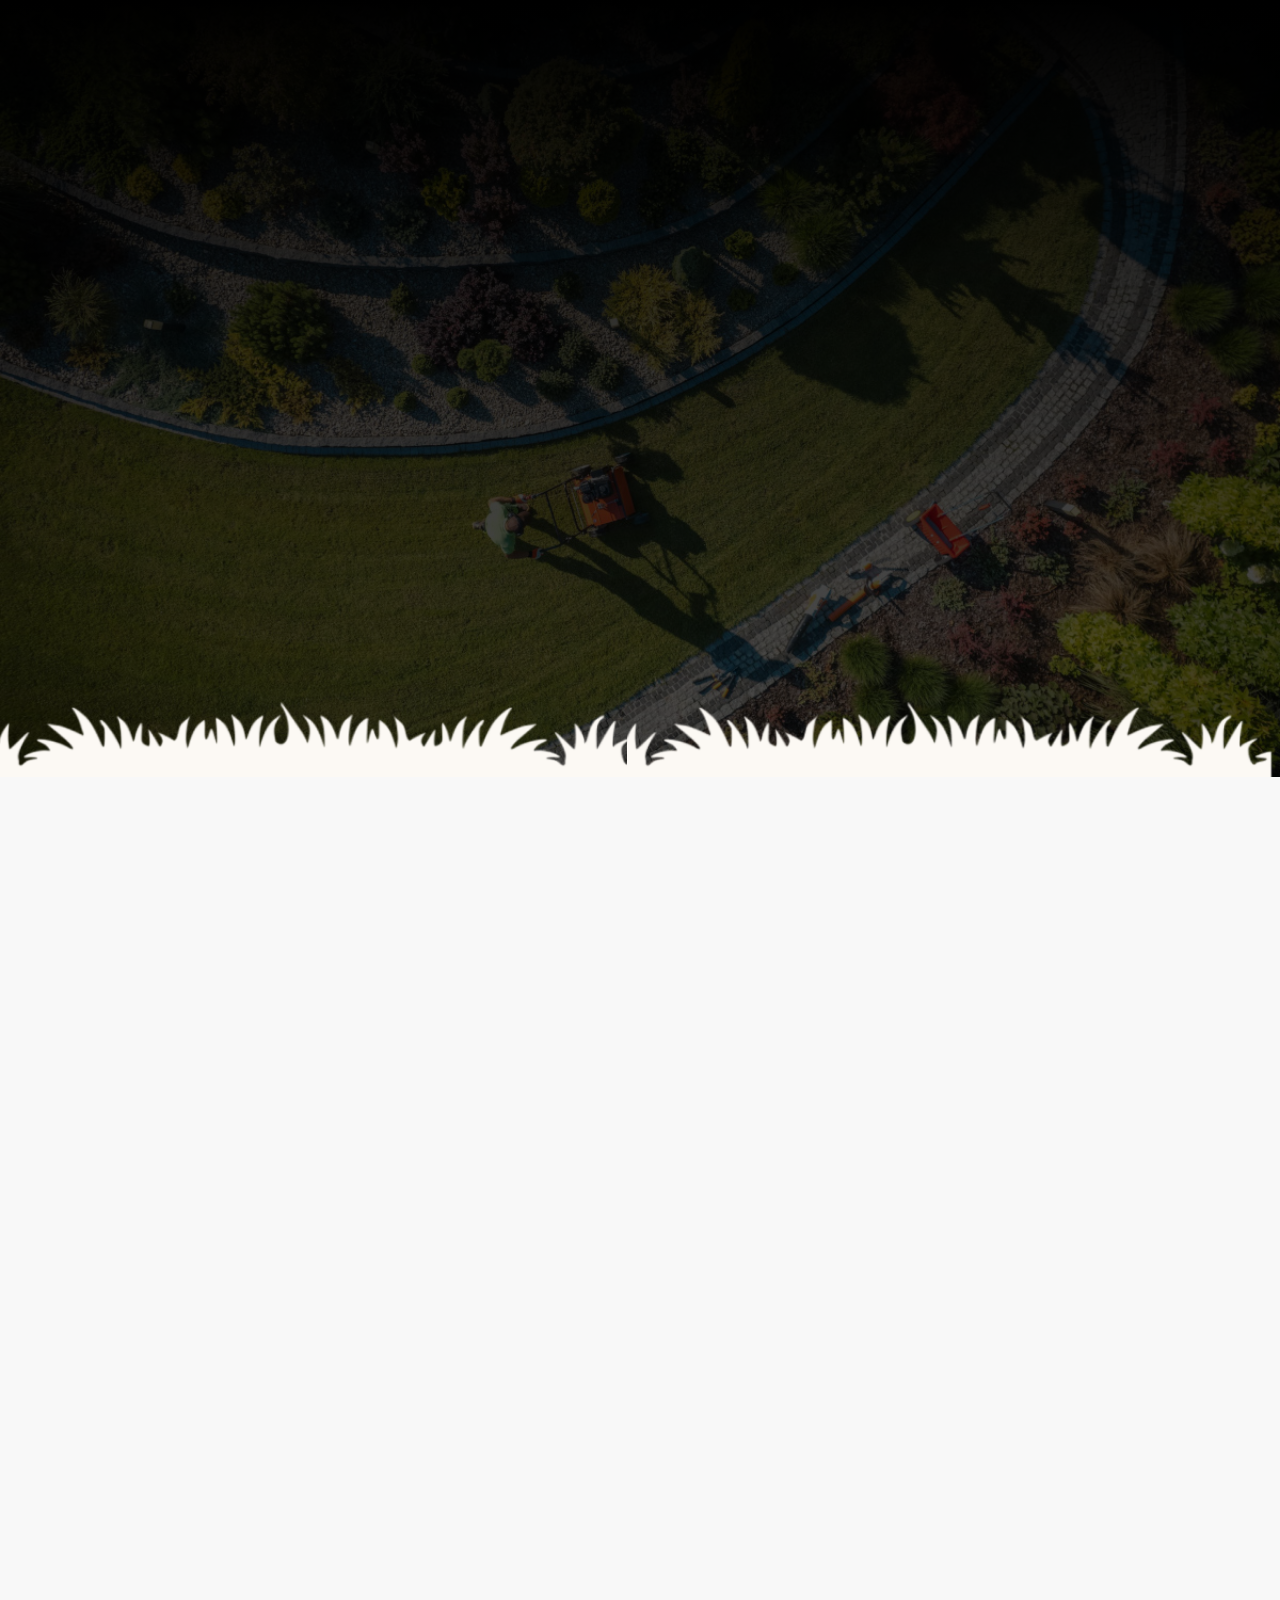
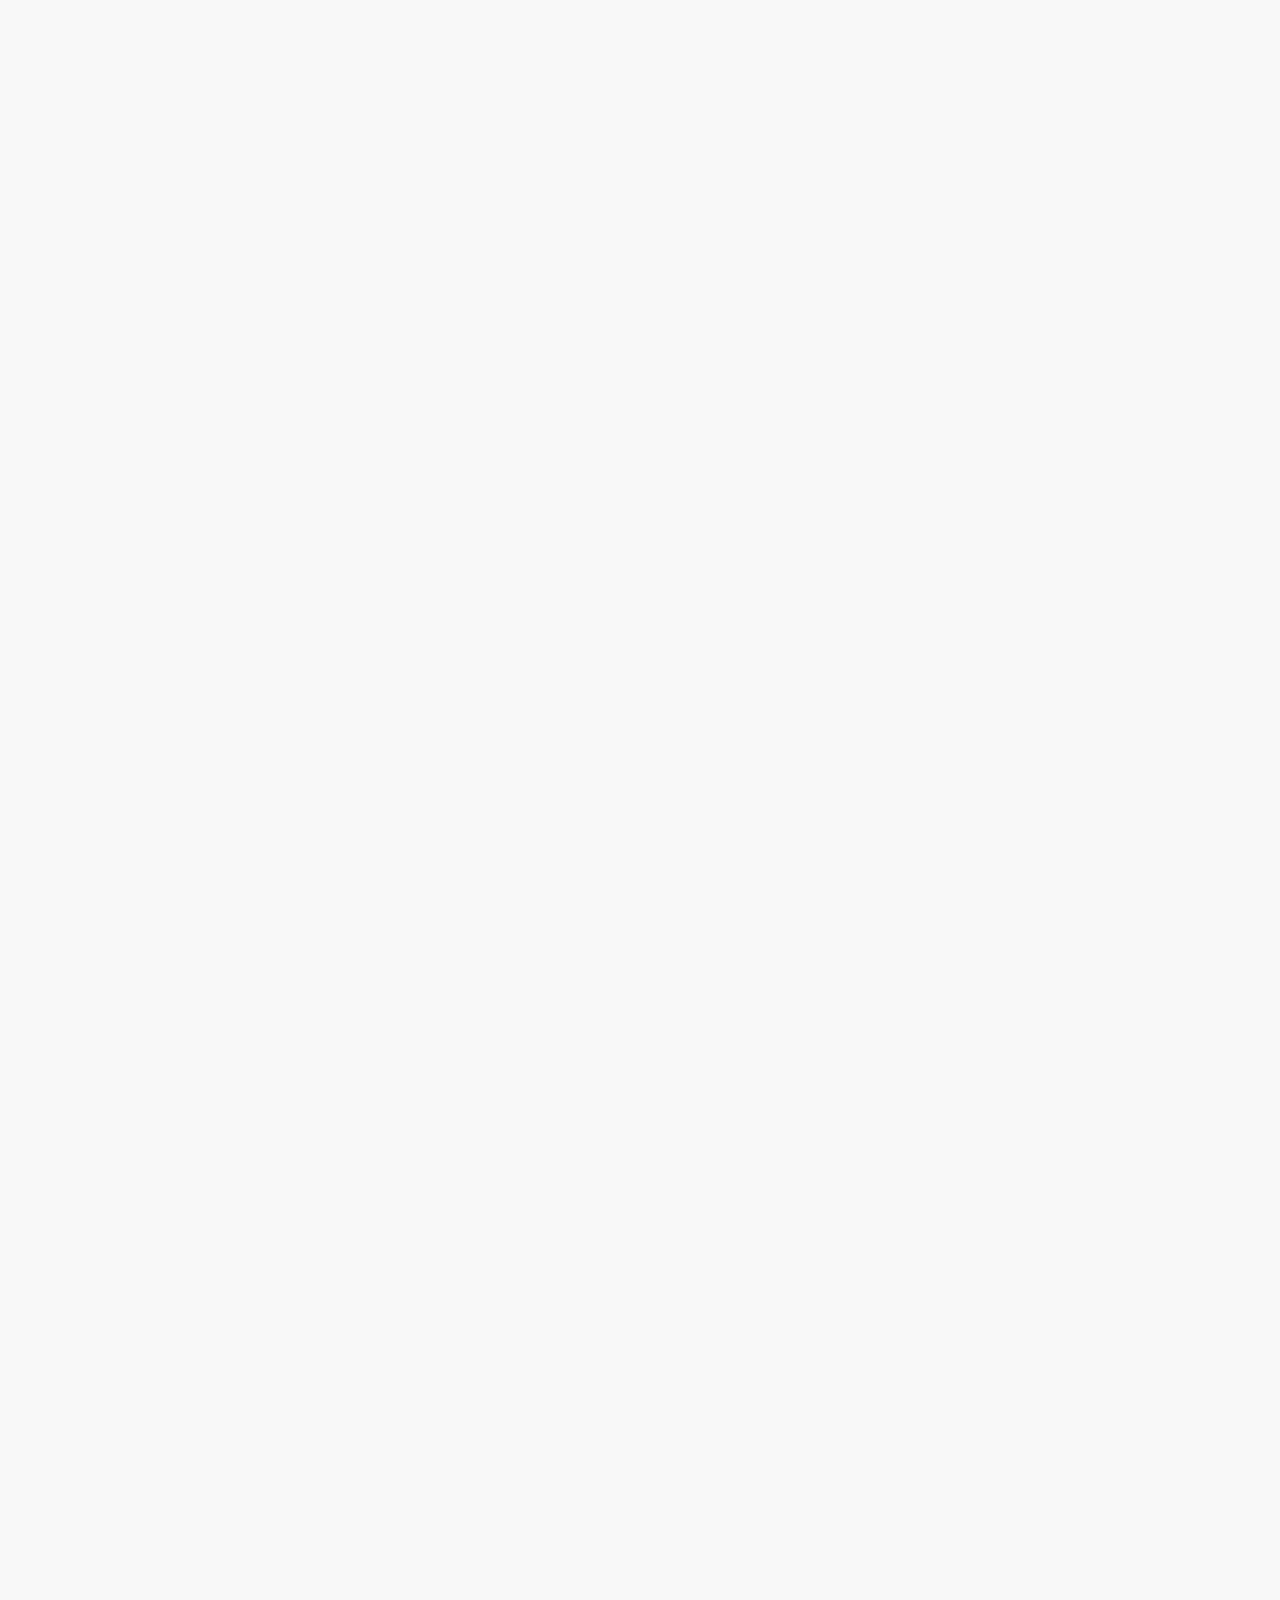
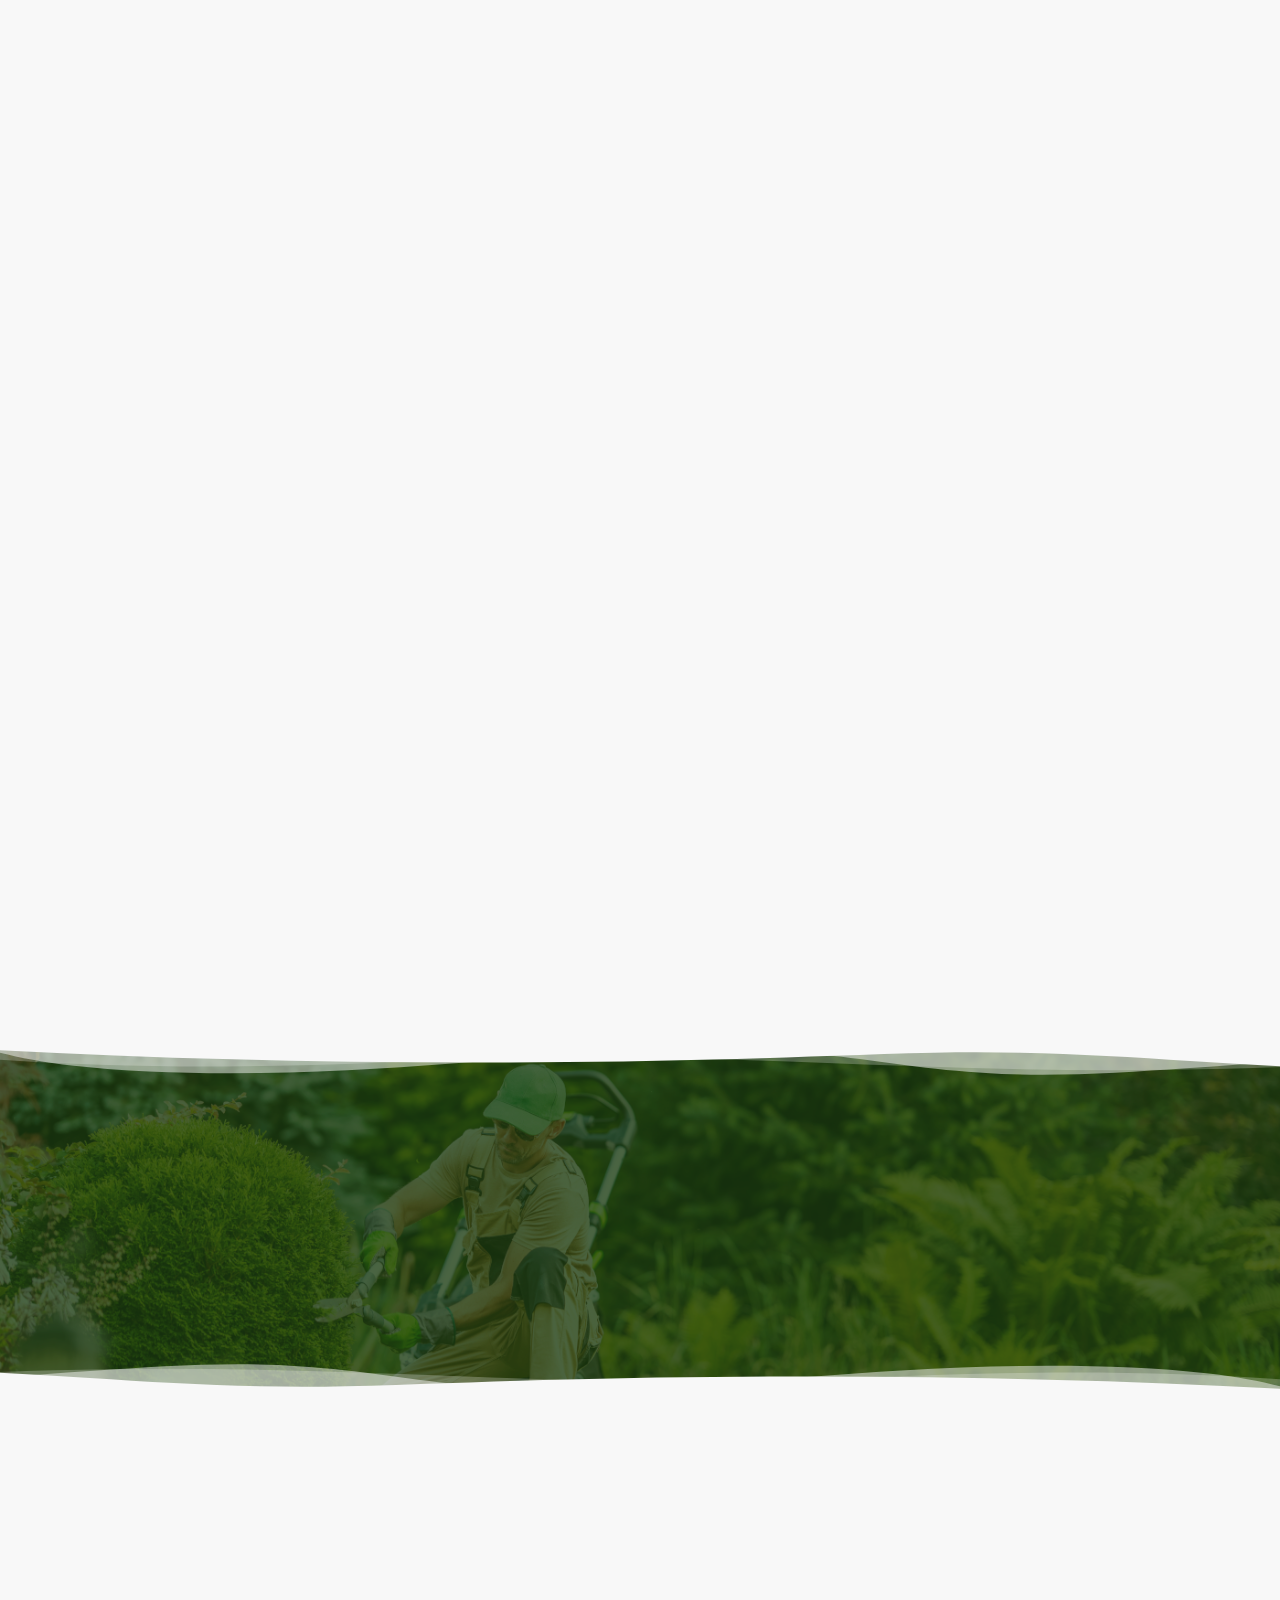
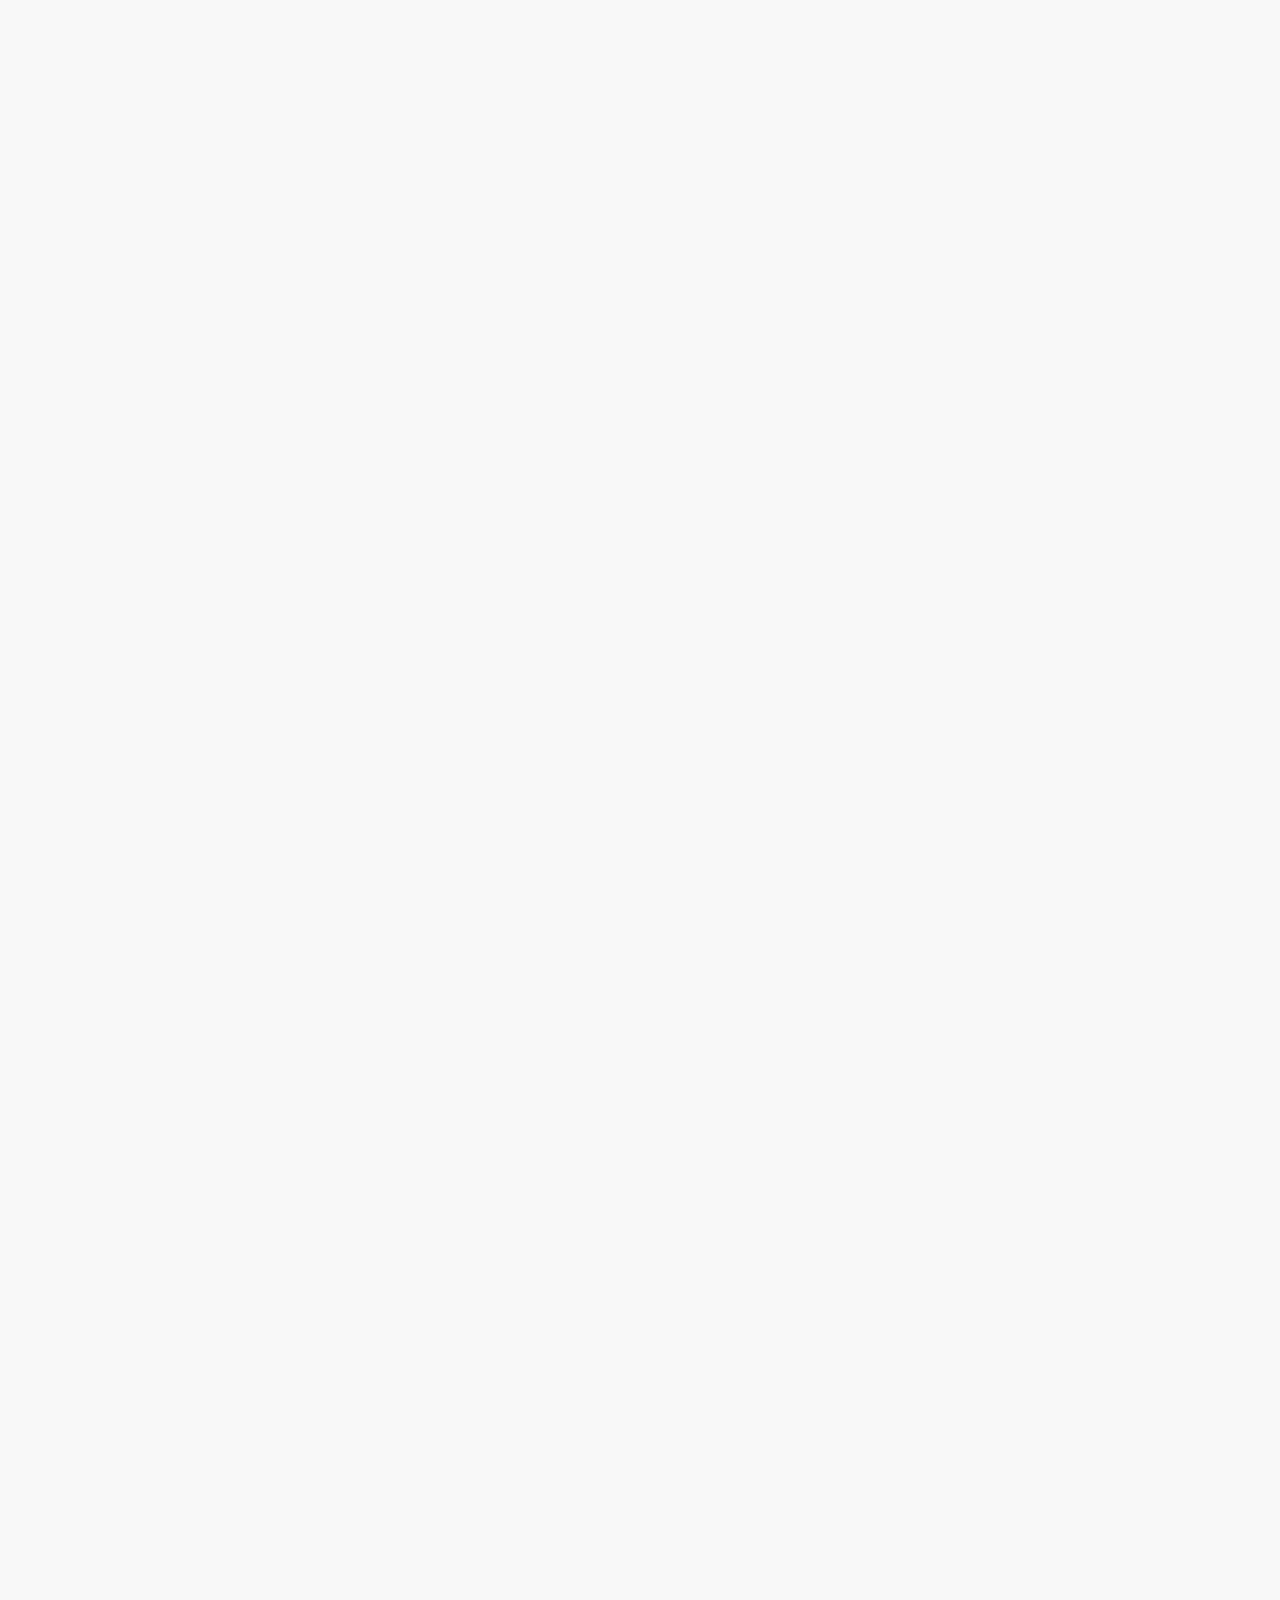
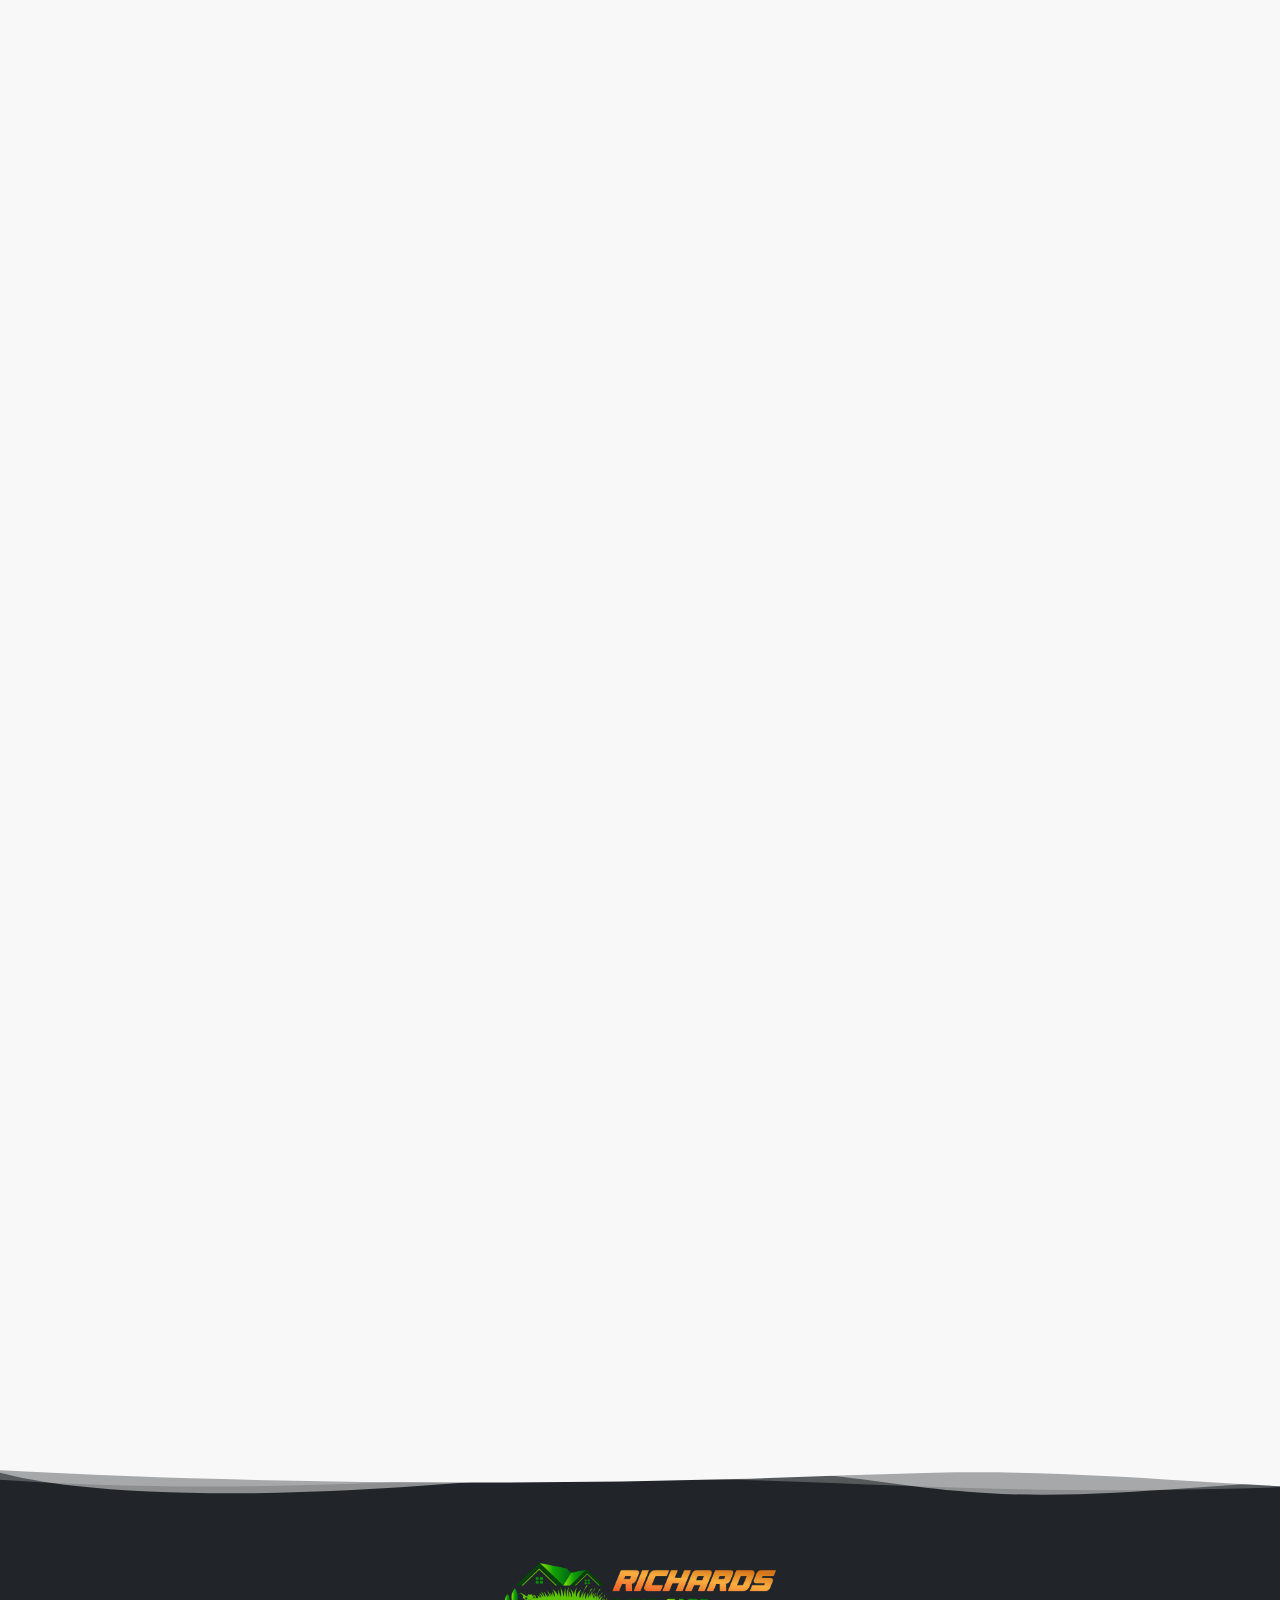
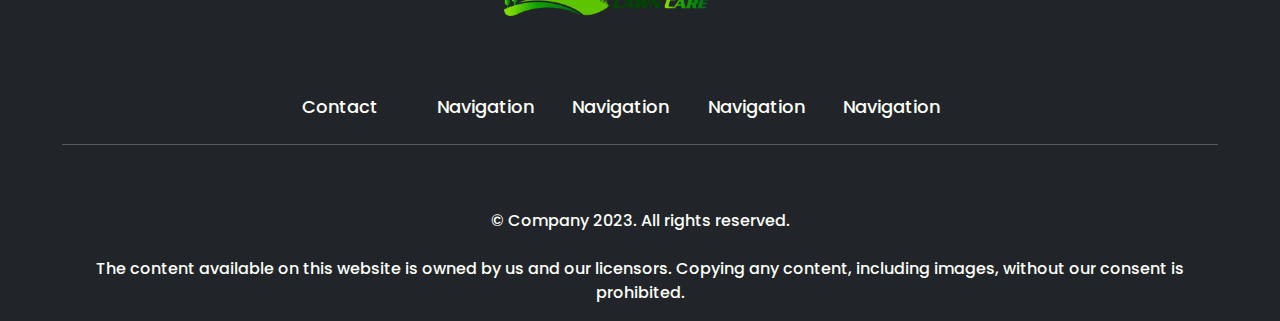
==== commit 95117efd: "feat: inner pages completed" ====
--- a/index.html
+++ b/index.html
@@ -55,11 +55,11 @@
                 <div class="collapse navbar-collapse" id="navbarSupportedContent">
                     <ul class="navbar-nav mx-auto mb-2 mb-lg-0">
                         <li class="nav-item">
-                            <a title="Home" class="nav-link" aria-current="page" href="/index.html">Home</a>
+                            <a title="Home" class="nav-link ms-0" aria-current="page" href="/index.html">Home</a>
                         </li>
                         <li class="nav-item dropdown">
-                            <a title="Dropdown" class="nav-link dropdown-toggle" href="#"
-                                role="button" data-bs-toggle="dropdown" aria-expanded="false">
+                            <a title="Dropdown" class="nav-link dropdown-toggle" href="#" role="button"
+                                data-bs-toggle="dropdown" aria-expanded="false">
                                 Dropdown 1
                             </a>
                             <ul class="dropdown-menu">
@@ -67,7 +67,7 @@
                                 </li>
                                 <li><a title="Sub 2" class="dropdown-item" href="#">Sub 2</a>
                                 </li>
-                               
+
                             </ul>
                         </li>
                         <li class="nav-item">
@@ -90,15 +90,15 @@
         <div class="hero" data-aos="zoom-in">
             <div class="container h-100">
                 <div class="d-flex flex-column justify-content-center h-100 hero-content">
-                    <h1 class="text-white mb-4">Delivering Top-Notch <span>Lawn</span>
+                    <h1 class="mb-4">Delivering Top-Notch <span>Lawn</span>
                         Services in <span>Austin, Texas</span></h1>
-                    <p class="text-white hero-info">
+                    <p class="hero-info">
                         Transforming Austin, Texas Properties into Lush, Healthy, and
                         Enchanting
                         Landscapes through Tailored Lawn Care Solutions
                     </p>
 
-                    <div class="d-flex flex-vm-row flex-column justify-content-center mt-sm-5 mt-4 pt-3 pb-lg-0 pb-3">
+                    <div class="d-flex flex-vm-row flex-column justify-content-center mt-md-5 mt-3 pt-3 pb-lg-0 pb-3">
                         <a title="Free Quote Navigation" href="/cta.html"
                             class="btn btn-primary text-white rounded-pill px-4">Get Free Quote</a>
 
@@ -110,19 +110,23 @@
             </div>
         </div>
         <img class="hero-img" src="/img/hero-bg.jpg" alt="hero img">
-        </div>
+        <img class="grass-mask mask-1" src="/img/grass-mask.png" alt=" Grass Mask">
+        <img class="grass-mask mask-2" src="/img/grass-mask.png" alt=" Grass Mask">
     </section>
 
 
     <section class="services light-section">
         <div class="container">
-            <h3 class="header">We Offer Landscaping Services</h3>
-            <p class="fs-17 fw-400 col-md-8 col-12">Lorem ipsum dolor sit amet. Qui consequatur sint 33 ptatem officia
-                et sint laboriosam sed ipsa sint ut
-                voluptatum labore et possimus voluptas.
-            </p>
-
-            <div class="services-grid">
+            <div data-aos="fade-right">
+                <h3 class="header">We Offer Landscaping Services</h3>
+                <p class="fs-17 fw-400 col-md-8 col-12">Lorem ipsum dolor sit amet. Qui consequatur sint 33 ptatem
+                    officia
+                    et sint laboriosam sed ipsa sint ut
+                    voluptatum labore et possimus voluptas.
+                </p>
+            </div>
+
+            <div class="services-grid" data-aos="fade-up">
                 <div class="service">
                     <div class="img-div">
                         <img src="/img/service1.jpg" alt="Service Img">
@@ -286,8 +290,22 @@
 
 
     <!-- About -->
-    <section id="about" class="about-us dark-section py-5 mt-5 mb-0" data-aos="fade-up">
-        <div class="container">
+    <section id="about" class="about-us position-relative dark-section py-5 mt-5 mb-0" data-aos="fade-up">
+        <div class="custom-shape-divider-top-1697013684">
+            <svg data-name="Layer 1" xmlns="http://www.w3.org/2000/svg" viewBox="0 0 1200 120"
+                preserveAspectRatio="none">
+                <path
+                    d="M0,0V46.29c47.79,22.2,103.59,32.17,158,28,70.36-5.37,136.33-33.31,206.8-37.5C438.64,32.43,512.34,53.67,583,72.05c69.27,18,138.3,24.88,209.4,13.08,36.15-6,69.85-17.84,104.45-29.34C989.49,25,1113-14.29,1200,52.47V0Z"
+                    opacity=".25" class="shape-fill"></path>
+                <path
+                    d="M0,0V15.81C13,36.92,27.64,56.86,47.69,72.05,99.41,111.27,165,111,224.58,91.58c31.15-10.15,60.09-26.07,89.67-39.8,40.92-19,84.73-46,130.83-49.67,36.26-2.85,70.9,9.42,98.6,31.56,31.77,25.39,62.32,62,103.63,73,40.44,10.79,81.35-6.69,119.13-24.28s75.16-39,116.92-43.05c59.73-5.85,113.28,22.88,168.9,38.84,30.2,8.66,59,6.17,87.09-7.5,22.43-10.89,48-26.93,60.65-49.24V0Z"
+                    opacity=".5" class="shape-fill"></path>
+                <path
+                    d="M0,0V5.63C149.93,59,314.09,71.32,475.83,42.57c43-7.64,84.23-20.12,127.61-26.46,59-8.63,112.48,12.24,165.56,35.4C827.93,77.22,886,95.24,951.2,90c86.53-7,172.46-45.71,248.8-84.81V0Z"
+                    class="shape-fill"></path>
+            </svg>
+        </div>
+        <div class="container pt-4">
             <div class="about-us-flex">
                 <!-- Information Side -->
                 <div class="info-div">
@@ -320,7 +338,7 @@
     </section>
 
     <!-- Social Media Ratings -->
-    <section class="position-relative ratings-div shadow-lg py-2" data-aos="fade-up">
+    <section class="position-relative light-section ratings-div shadow-lg py-2" data-aos="fade-up">
         <div class="ratings-grid shadow-none container">
             <!-- Facebook Rating -->
             <a class="ratings-card" title="Facebook Navigation" target="_blank" href="#">
@@ -358,7 +376,7 @@
         </div>
     </section>
 
-    <section id="commercialResidential" class="commercial-residential">
+    <section id="commercialResidential" data-aos="fade-up" class="commercial-residential light-section">
         <div data-aos="fade-up" class="container">
             <h3 class="header">Commercial & Residential Services</h3>
 
@@ -427,6 +445,20 @@
 
     <!-- CTA Section -->
     <section class="cta primary-overlay">
+        <div class="custom-shape-divider-top-1697013684">
+            <svg data-name="Layer 1" xmlns="http://www.w3.org/2000/svg" viewBox="0 0 1200 120"
+                preserveAspectRatio="none">
+                <path
+                    d="M0,0V46.29c47.79,22.2,103.59,32.17,158,28,70.36-5.37,136.33-33.31,206.8-37.5C438.64,32.43,512.34,53.67,583,72.05c69.27,18,138.3,24.88,209.4,13.08,36.15-6,69.85-17.84,104.45-29.34C989.49,25,1113-14.29,1200,52.47V0Z"
+                    opacity=".25" class="shape-fill"></path>
+                <path
+                    d="M0,0V15.81C13,36.92,27.64,56.86,47.69,72.05,99.41,111.27,165,111,224.58,91.58c31.15-10.15,60.09-26.07,89.67-39.8,40.92-19,84.73-46,130.83-49.67,36.26-2.85,70.9,9.42,98.6,31.56,31.77,25.39,62.32,62,103.63,73,40.44,10.79,81.35-6.69,119.13-24.28s75.16-39,116.92-43.05c59.73-5.85,113.28,22.88,168.9,38.84,30.2,8.66,59,6.17,87.09-7.5,22.43-10.89,48-26.93,60.65-49.24V0Z"
+                    opacity=".5" class="shape-fill"></path>
+                <path
+                    d="M0,0V5.63C149.93,59,314.09,71.32,475.83,42.57c43-7.64,84.23-20.12,127.61-26.46,59-8.63,112.48,12.24,165.56,35.4C827.93,77.22,886,95.24,951.2,90c86.53-7,172.46-45.71,248.8-84.81V0Z"
+                    class="shape-fill"></path>
+            </svg>
+        </div>
         <img class="bg-img" src="/img/cta-bg.jpg" alt="CTA BG">
         <div class="container" data-aos="fade-up">
             <!-- CTA Text -->
@@ -438,10 +470,24 @@
                     href="tel:+11111111111">Call Now</a>
             </div>
         </div>
+        <div class="custom-shape-divider-bottom-1697013719">
+            <svg data-name="Layer 1" xmlns="http://www.w3.org/2000/svg" viewBox="0 0 1200 120"
+                preserveAspectRatio="none">
+                <path
+                    d="M0,0V46.29c47.79,22.2,103.59,32.17,158,28,70.36-5.37,136.33-33.31,206.8-37.5C438.64,32.43,512.34,53.67,583,72.05c69.27,18,138.3,24.88,209.4,13.08,36.15-6,69.85-17.84,104.45-29.34C989.49,25,1113-14.29,1200,52.47V0Z"
+                    opacity=".25" class="shape-fill"></path>
+                <path
+                    d="M0,0V15.81C13,36.92,27.64,56.86,47.69,72.05,99.41,111.27,165,111,224.58,91.58c31.15-10.15,60.09-26.07,89.67-39.8,40.92-19,84.73-46,130.83-49.67,36.26-2.85,70.9,9.42,98.6,31.56,31.77,25.39,62.32,62,103.63,73,40.44,10.79,81.35-6.69,119.13-24.28s75.16-39,116.92-43.05c59.73-5.85,113.28,22.88,168.9,38.84,30.2,8.66,59,6.17,87.09-7.5,22.43-10.89,48-26.93,60.65-49.24V0Z"
+                    opacity=".5" class="shape-fill"></path>
+                <path
+                    d="M0,0V5.63C149.93,59,314.09,71.32,475.83,42.57c43-7.64,84.23-20.12,127.61-26.46,59-8.63,112.48,12.24,165.56,35.4C827.93,77.22,886,95.24,951.2,90c86.53-7,172.46-45.71,248.8-84.81V0Z"
+                    class="shape-fill"></path>
+            </svg>
+        </div>
     </section>
 
     <!-- Testimonials -->
-    <section class="testimonials">
+    <section class="testimonials light-section">
         <div class="container" data-aos="fade-up">
 
             <div>
@@ -517,22 +563,26 @@
     </section>
 
     <!-- Contact Info -->
-    <section class="contact-info">
+    <section class="contact-info" data-aos="fade-up">
         <div class="contact-info-flex">
             <div class="info-side dark-section">
-                <h3>
-                    Get In Touch with us and we'll help you
-                </h3>
-                <p class="contact-paragraph">
-                    Lorem ipsum dolor sit amet, consectetur adipiscing elit. Integer nec odio. Praesent libero. Sed
-                    cursus ante dapibus diam. Sed nisi. Nulla quis sem at nibh elementum imperdiet. Lorem ipsum dolor
-                    sit amet, consectetur adipiscing elit. Integer nec odio. Praesent libero. Sed
-                    cursus ante dapibus diam. Sed nisi. Nulla quis sem at nibh elementum imperdiet.
-                </p>
-
-                <p class="icon-info"><i class="fa-solid fa-square-phone"></i> +1 (111) 111-1111</p>
-                <p class="icon-info"><i class="fa-solid fa-map-location-dot"></i> Location</p>
-                <a href=""></a>
+                <div>
+                    <h3 class="header">
+                        Get In Touch with us and we'll help you
+                    </h3>
+                    <p class="contact-paragraph">
+                        Lorem ipsum dolor sit amet, consectetur adipiscing elit. Integer nec odio. Praesent libero. Sed
+                        cursus ante dapibus diam. Sed nisi. Nulla quis sem at nibh elementum imperdiet. Lorem ipsum
+                        dolor
+                        sit amet, consectetur adipiscing elit. Integer nec odio. Praesent libero. Sed
+                        cursus ante dapibus diam. Sed nisi. Nulla quis sem at nibh elementum imperdiet.
+                    </p>
+
+                    <p class="icon-info"><a title="Phone Number" class="text-white" href="tel:+11111111111"><i
+                                class="fa-solid fa-square-phone"></i> +1 (111) 111-1111</a></p>
+                    <p class="icon-info"><i class="fa-solid fa-map-location-dot"></i> Location</p>
+                    <a class="btn btn-primary rounded-pill px-5 mt-4" href="tel:+11111111111"> Call Now</a>
+                </div>
             </div>
             <div class="map-side">
                 <iframe
@@ -618,16 +668,30 @@
 
     <!-- Footer -->
     <footer class="position-relative pt-3">
+        <div class="custom-shape-divider-top-1697013684">
+            <svg data-name="Layer 1" xmlns="http://www.w3.org/2000/svg" viewBox="0 0 1200 120"
+                preserveAspectRatio="none">
+                <path
+                    d="M0,0V46.29c47.79,22.2,103.59,32.17,158,28,70.36-5.37,136.33-33.31,206.8-37.5C438.64,32.43,512.34,53.67,583,72.05c69.27,18,138.3,24.88,209.4,13.08,36.15-6,69.85-17.84,104.45-29.34C989.49,25,1113-14.29,1200,52.47V0Z"
+                    opacity=".25" class="shape-fill"></path>
+                <path
+                    d="M0,0V15.81C13,36.92,27.64,56.86,47.69,72.05,99.41,111.27,165,111,224.58,91.58c31.15-10.15,60.09-26.07,89.67-39.8,40.92-19,84.73-46,130.83-49.67,36.26-2.85,70.9,9.42,98.6,31.56,31.77,25.39,62.32,62,103.63,73,40.44,10.79,81.35-6.69,119.13-24.28s75.16-39,116.92-43.05c59.73-5.85,113.28,22.88,168.9,38.84,30.2,8.66,59,6.17,87.09-7.5,22.43-10.89,48-26.93,60.65-49.24V0Z"
+                    opacity=".5" class="shape-fill"></path>
+                <path
+                    d="M0,0V5.63C149.93,59,314.09,71.32,475.83,42.57c43-7.64,84.23-20.12,127.61-26.46,59-8.63,112.48,12.24,165.56,35.4C827.93,77.22,886,95.24,951.2,90c86.53-7,172.46-45.71,248.8-84.81V0Z"
+                    class="shape-fill"></path>
+            </svg>
+        </div>
         <div class="container mt-5">
             <div class="logo-div navbar-brand d-flex justify-content-center">
-                <img class="mx-auto" src="/img/logo.png" alt="logo">
-            </div>
-            <div class="w-100 d-flex justify-content-center gap-5 mt-5">
-                <p><a class="text-white fw-500 fs-18" title="Contact" href="/contact.html">Contact</a></p>
-                <p><a class="text-white fw-500 fs-18" title="" href="#">Navigation</a></p>
-                <p><a class="text-white fw-500 fs-18" title="" href="#">Navigation</a></p>
-                <p><a class="text-white fw-500 fs-18" title="" href="#">Navigation</a></p>
-                <p><a class="text-white fw-500 fs-18" title="" href="#">Navigation</a></p>
+                <img class="mx-auto logo" src="/img/logo.png" alt="logo">
+            </div>
+            <div class="w-100 footer-grid mt-5">
+                <p><a class="fw-500 fs-18" title="Contact" href="/contact.html">Contact</a></p>
+                <p><a class="fw-500 fs-18" title="" href="#">Navigation</a></p>
+                <p><a class="fw-500 fs-18" title="" href="#">Navigation</a></p>
+                <p><a class="fw-500 fs-18" title="" href="#">Navigation</a></p>
+                <p><a class="fw-500 fs-18" title="" href="#">Navigation</a></p>
             </div>
             <hr class="mt-4 text-white" />
 
--- a/css/index.css
+++ b/css/index.css
@@ -167,6 +167,10 @@
 
 .nav-hero .hero .hero-content {
   padding: 4rem 0rem 8rem;
+}
+
+.nav-hero .hero .hero-content .btn {
+  border-radius: var(--hero-btn-border-radius);
 }
 
 @media (max-width: 992px) {
@@ -231,7 +235,7 @@
   margin: 0 auto;
   font-size: var(--hero-paragraph-font-size);
   color: var(--hero-paragraph-color);
-  font-weight: 500;
+  font-weight: var(--hero-paragraph-font-weight);
   text-align: center;
   margin-top: 2rem;
   margin-bottom: 2rem;
@@ -282,6 +286,26 @@
   border: 2px solid var(--hero-secondary-button-text) !important;
   background-color: var(--hero-secondary-button-text) !important;
   color: var(--white) !important;
+}
+
+.nav-hero .grass-mask {
+  position: absolute;
+  width: 51%;
+  bottom: -1.5rem;
+}
+
+@media (max-width: 576px) {
+  .nav-hero .grass-mask {
+    bottom: -5px;
+  }
+}
+
+.nav-hero .mask-1 {
+  left: 0;
+}
+
+.nav-hero .mask-2 {
+  right: 0;
 }
 
 /* Services Start */
@@ -484,8 +508,6 @@
 /* Services End */
 
 /* Rating Start */
-.ratings-div {}
-
 .ratings-div .ratings-grid {
   display: grid;
   grid-template-columns: repeat(3, 1fr);
@@ -522,10 +544,6 @@
   transition: all 0.5s;
 }
 
-.ratings-div .ratings-grid .ratings-card:hover {
-  background-color: var(--white);
-}
-
 .ratings-div .ratings-grid .ratings-card img {
   width: 70px;
   height: 70px;
@@ -583,7 +601,6 @@
     bottom: -0.5rem;
   }
 }
-
 
 .about-us .about-us-flex {
   display: flex;
@@ -720,6 +737,7 @@
 
 .commercial-residential .commercial-residential-row .commercial-residential-div .information p {
   margin-top: 1.5rem;
+  color: var(--dark);
 }
 
 .commercial-residential .commercial-residential-row .commercial-residential-div .information .btn {
@@ -800,12 +818,14 @@
 
 .testimonials .testimonial-slider .column .user-info .user-details {
   width: 100%;
+  padding-top: 1rem;
+  border-top: 2px dashed var(--primary);
 }
 
 .testimonials .testimonial-slider .column .user-info .user-details .name {
   font-weight: 600;
   font-size: 20px;
-  color: var(--dark);
+  color: var(--primary);
 }
 
 .testimonials .testimonial-slider .column .user-info .user-details .address {
@@ -832,7 +852,6 @@
   font-weight: 700;
   text-transform: uppercase;
   margin-bottom: 1rem;
-  color: var(--white);
 }
 
 .contact-info .contact-info-flex .info-side .contact-paragraph {
@@ -841,14 +860,14 @@
   margin-bottom: 2rem
 }
 
-.contact-info .contact-info-flex .info-side .icon-info{
+.contact-info .contact-info-flex .info-side .icon-info {
   font-size: 18px;
   font-weight: 500;
   margin-bottom: 1rem !important;
   color: var(--white);
 }
 
-.contact-info .contact-info-flex .info-side .icon-info i{
+.contact-info .contact-info-flex .info-side .icon-info i {
   color: var(--primary);
   font-size: 28px;
   margin-right: 1rem
@@ -859,6 +878,39 @@
   flex: 1;
 }
 
+.contact-info .contact-info-flex .map-side iframe {
+  height: 100%;
+}
+
+@media (max-width: 992px) {
+  .contact-info .contact-info-flex {
+    flex-direction: column;
+  }
+
+  .contact-info .contact-info-flex .info-side {
+    width: 100%;
+    flex: 1;
+    padding: 3rem 4rem !important;
+  }
+
+  .contact-info .contact-info-flex .map-side {
+    width: 100%;
+    flex: 1;
+    min-height: 15rem;
+  }
+
+  .contact-info .contact-info-flex .map-side iframe {
+    min-height: 20rem;
+  }
+}
+
+@media (max-width: 576px) {
+  .contact-info .contact-info-flex .info-side {
+    width: 100%;
+    flex: 1;
+    padding: 3rem 1.3rem !important;
+  }
+}
 
 /* Service Areas */
 .service-areas {
@@ -957,47 +1009,70 @@
   background: var(--footer-section-background)
 }
 
-footer img {
-  width: 300px;
-}
-
-@media (max-width: 350px) {
-  footer img {
-    width: calc(100% - 30px);
-  }
-}
-
-footer .footer-nav {
-  color: var(--white);
-}
-
-.footer-headline {
-  color: var(--footer-headline-color);
-  font-size: 20px;
-}
-
-footer .link {
+footer .footer-grid {
+  display: grid;
+  padding: 0 15rem;
+  grid-template-columns: repeat(5, 1fr);
+}
+
+footer p {
+  color: var(--footer-section-text-color);
+}
+
+footer a {
   color: var(--footer-section-ahref-color);
 }
 
-footer .link:hover {
+footer a:hover {
   color: var(--footer-section-ahref-hover-color);
 }
 
-footer .footer-nav p,
-footer .footer-nav span {
-  color: var(--footer-section-text-color);
-}
-
-footer .footer-nav p {
-  margin-bottom: 1rem;
-}
-
-footer i {
-  color: var(--footer-section-icon-color);
+@media (max-width: 1200px) {
+  footer .footer-grid {
+    padding: 0 5rem;
+  }
+}
+
+@media (max-width: 992px) {
+  footer .footer-grid {
+    padding: 0 2rem;
+  }
+}
+
+@media (max-width: 768px) {
+  footer .footer-grid {
+    grid-template-columns: repeat(3, 1fr);
+    gap: 2rem;
+  }
+}
+
+@media (max-width: 576px) {
+  footer .footer-grid {
+    grid-template-columns: repeat(1, 1fr);
+    gap: 1rem;
+  }
+
+  footer .footer-grid p {
+    text-align: center;
+  }
 }
 
 /* Homepage completed */
+
+.inner-page {
+  height: auto !important;
+}
+
+.inner-page .hero-img {
+  filter: brightness(60%);
+}
+
+@media (max-width: 1200px) {
+  .inner-page {
+    height: auto;
+    min-height: auto !important;
+  }
+}
 .error-page img {
   width: 100%;
   height: 100%;
@@ -1272,11 +1347,11 @@
 
 section {
   overflow: hidden !important;
-  margin-bottom: 4.5rem;
+  margin-bottom: 3rem;
 }
 
 .header {
-  font-size: 2.2rem;
+  font-size: var(--headline-font-size);
   font-weight: var(--headline-font-weight);
   text-transform: capitalize;
   margin-bottom: 2rem;
@@ -1767,21 +1842,43 @@
   }
 }
 
-.inner-page {
-  height: auto !important;
-}
-
-.inner-page nav {
-  border-bottom: 2px solid #292929;
-}
-
-.inner-page .hero-img {
-  filter: brightness(60%);
-}
-
-@media (max-width: 1200px) {
-  .inner-page {
-    height: auto;
-    min-height: auto !important;
-  }
+
+.custom-shape-divider-top-1697013684 {
+  position: absolute;
+  top: 0;
+  left: 0;
+  width: 100%;
+  overflow: hidden;
+  line-height: 0;
+}
+
+.custom-shape-divider-top-1697013684 svg {
+  position: relative;
+  display: block;
+  width: calc(145% + 1.3px);
+  height: 28px;
+}
+
+.custom-shape-divider-top-1697013684 .shape-fill {
+  fill: #F8F8F8;
+}
+.custom-shape-divider-bottom-1697013719 {
+  position: absolute;
+  bottom: 0;
+  left: 0;
+  width: 100%;
+  overflow: hidden;
+  line-height: 0;
+  transform: rotate(180deg);
+}
+
+.custom-shape-divider-bottom-1697013719 svg {
+  position: relative;
+  display: block;
+  width: calc(145% + 1.3px);
+  height: 28px;
+}
+
+.custom-shape-divider-bottom-1697013719 .shape-fill {
+  fill: #F8F8F8;
 }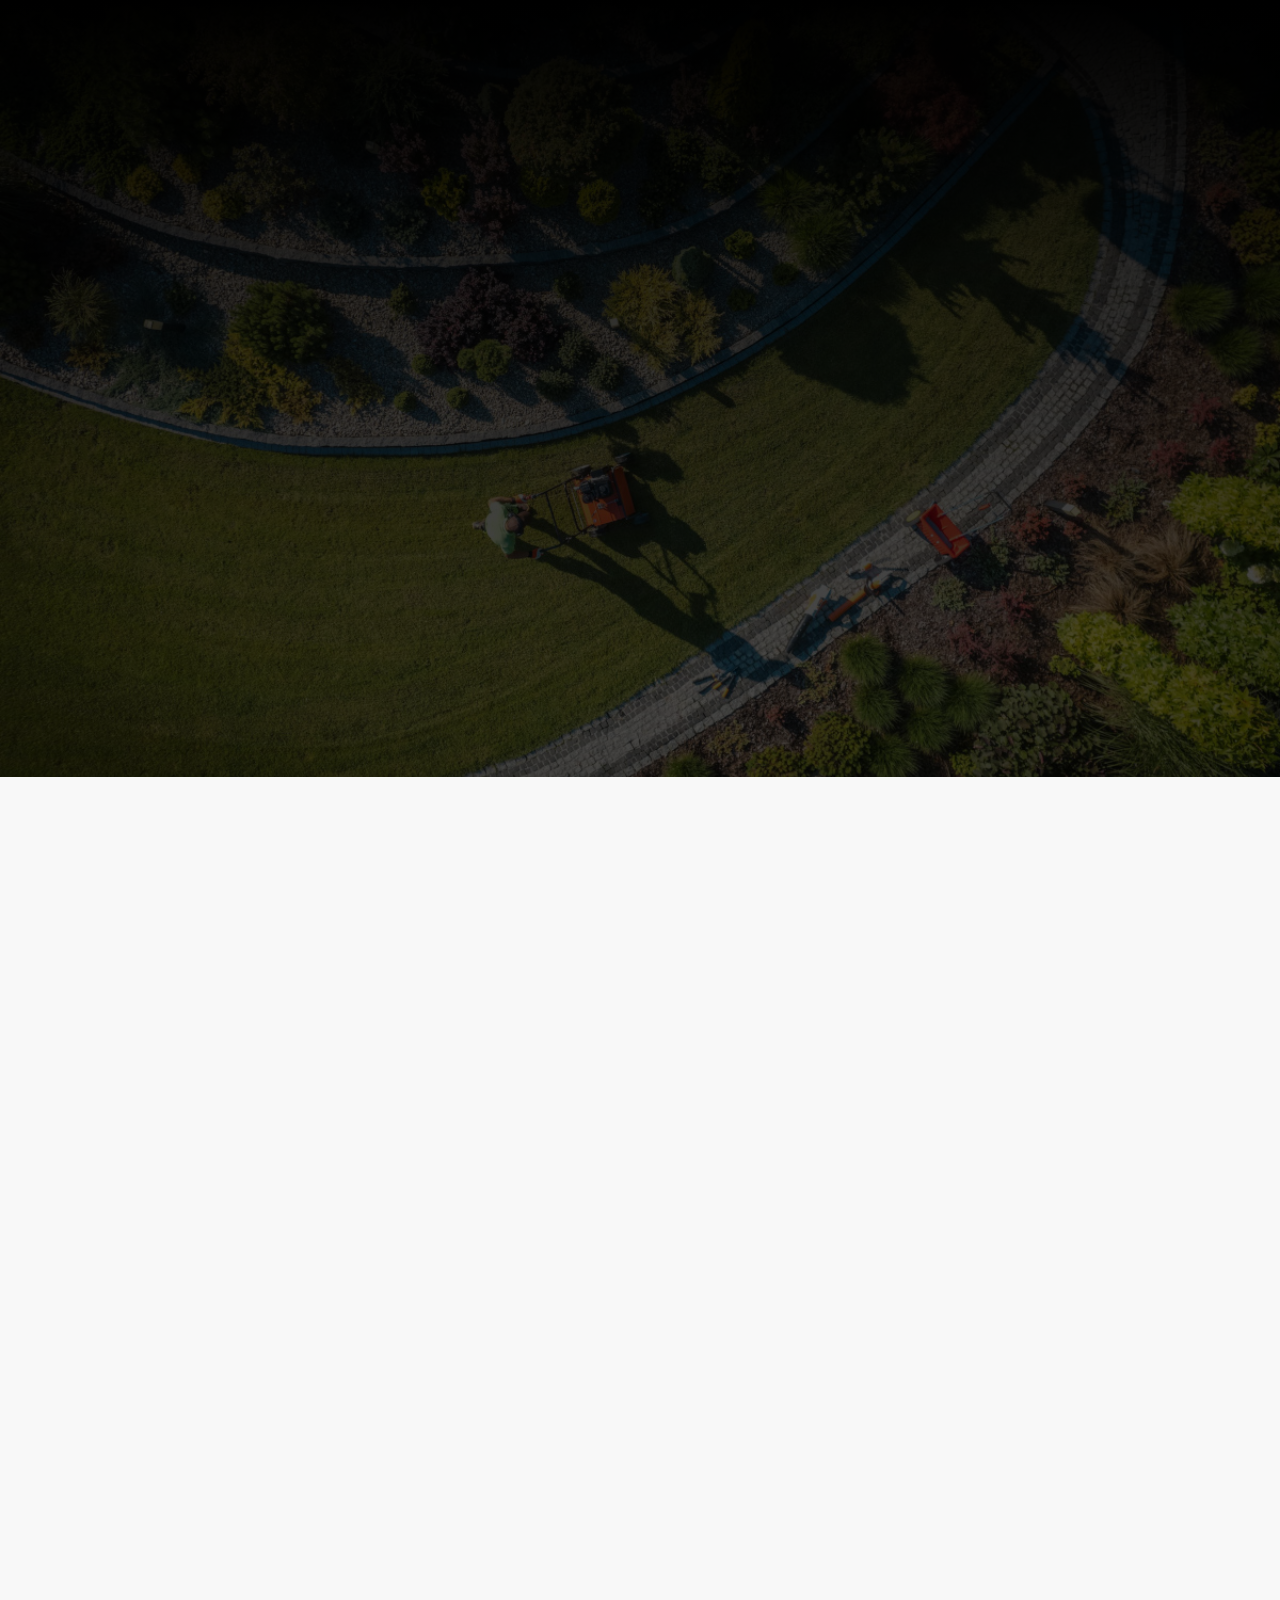
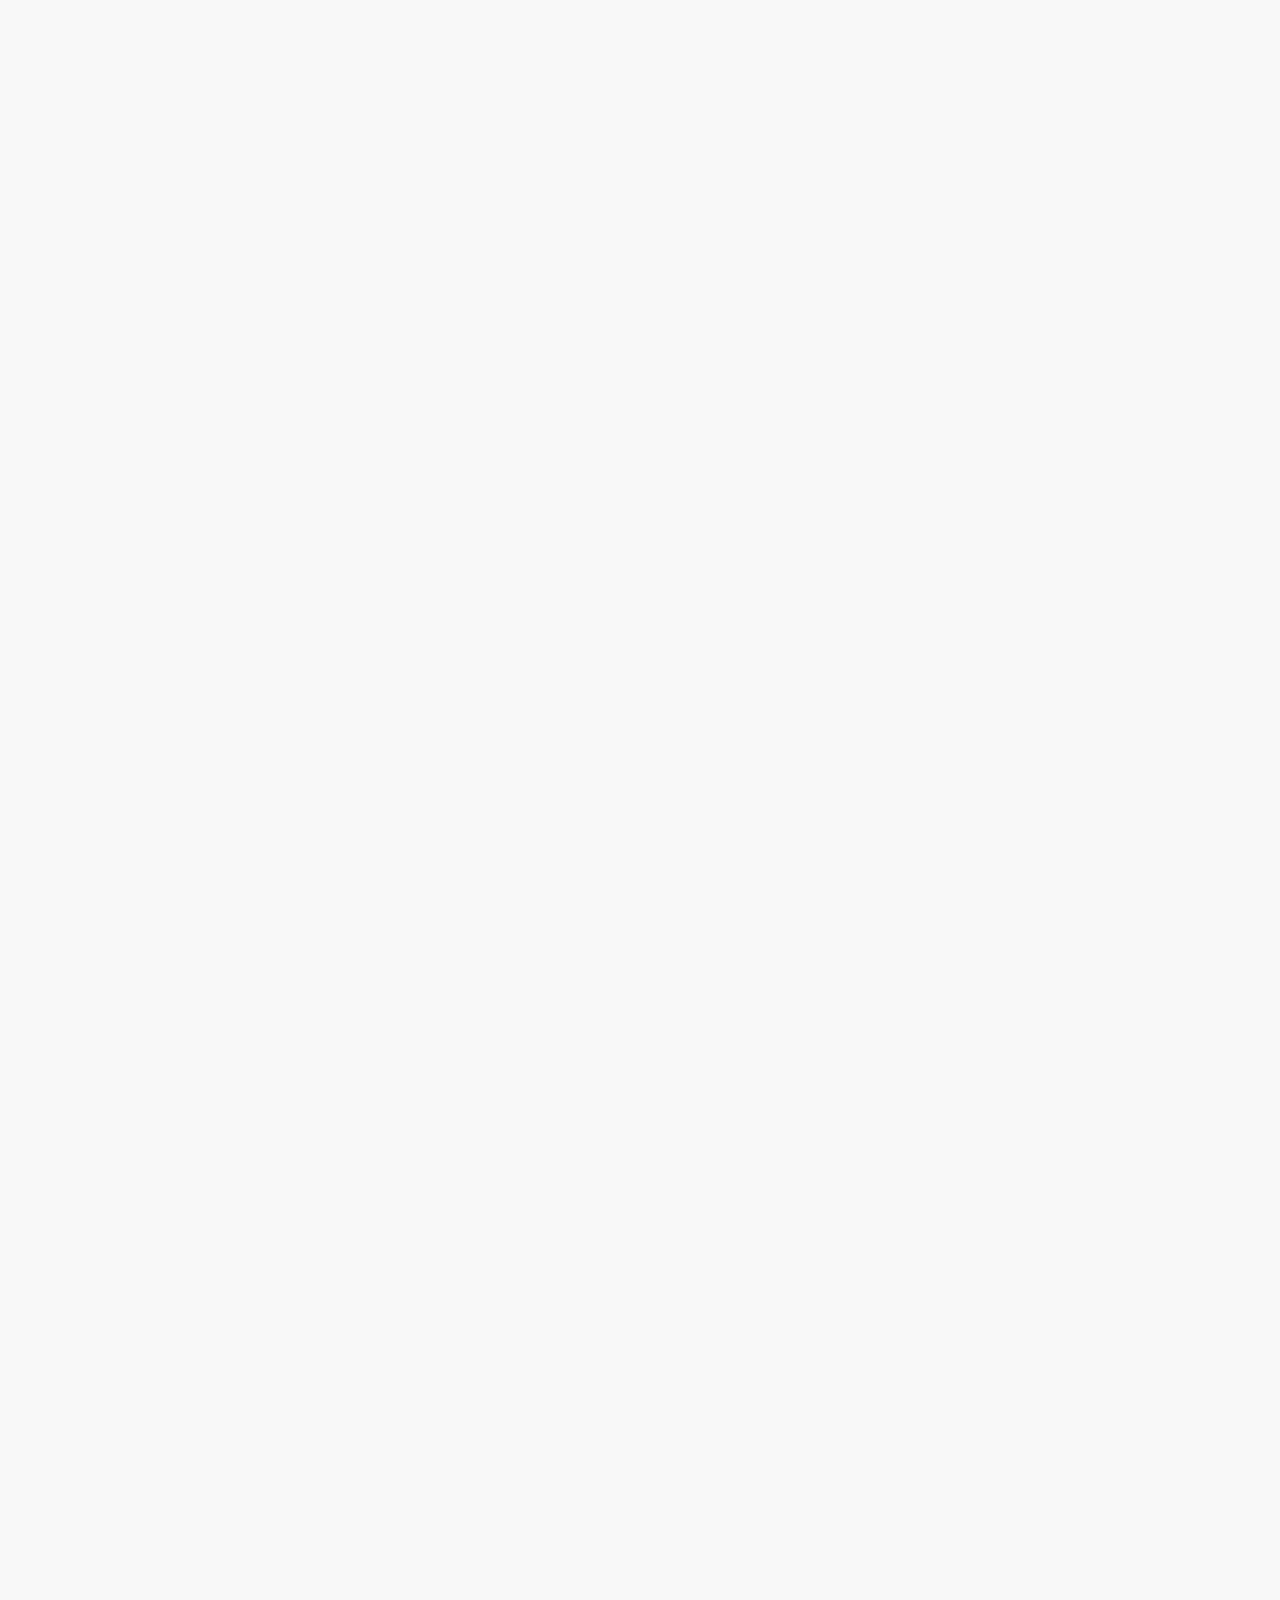
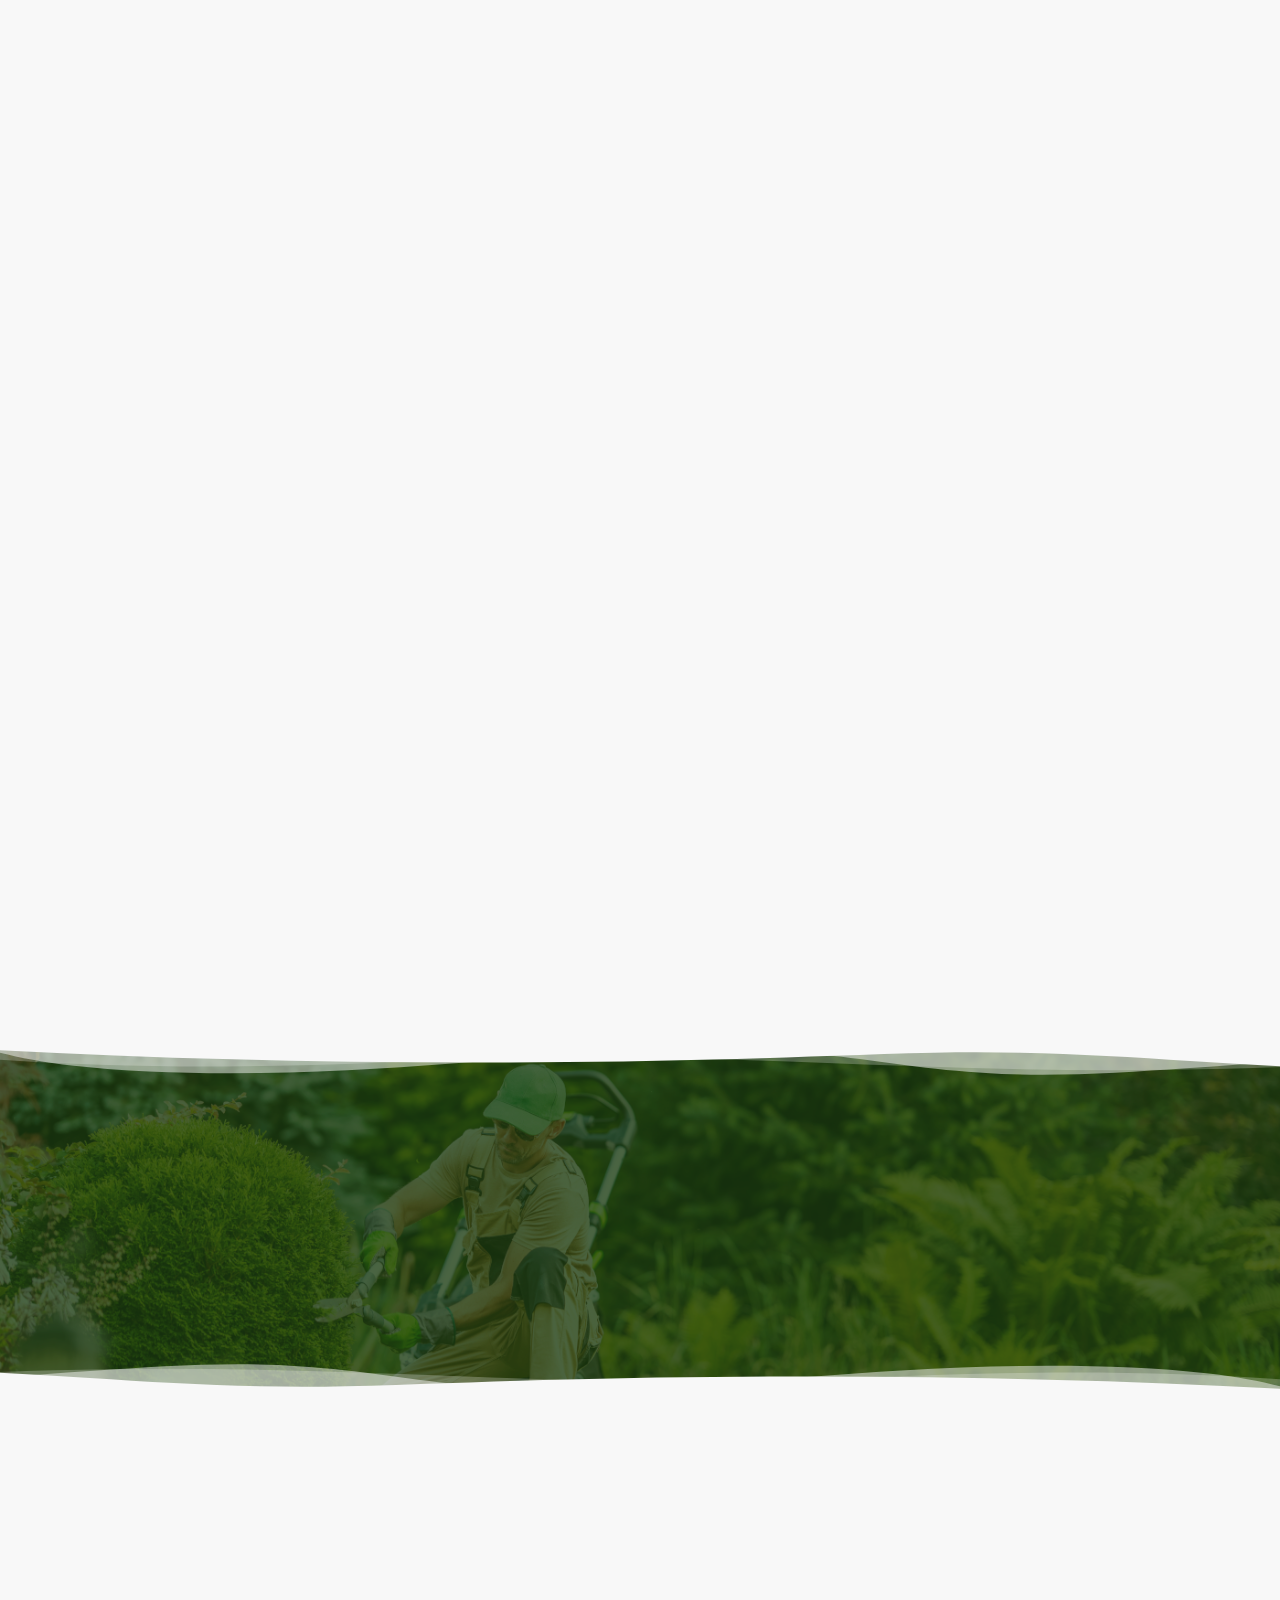
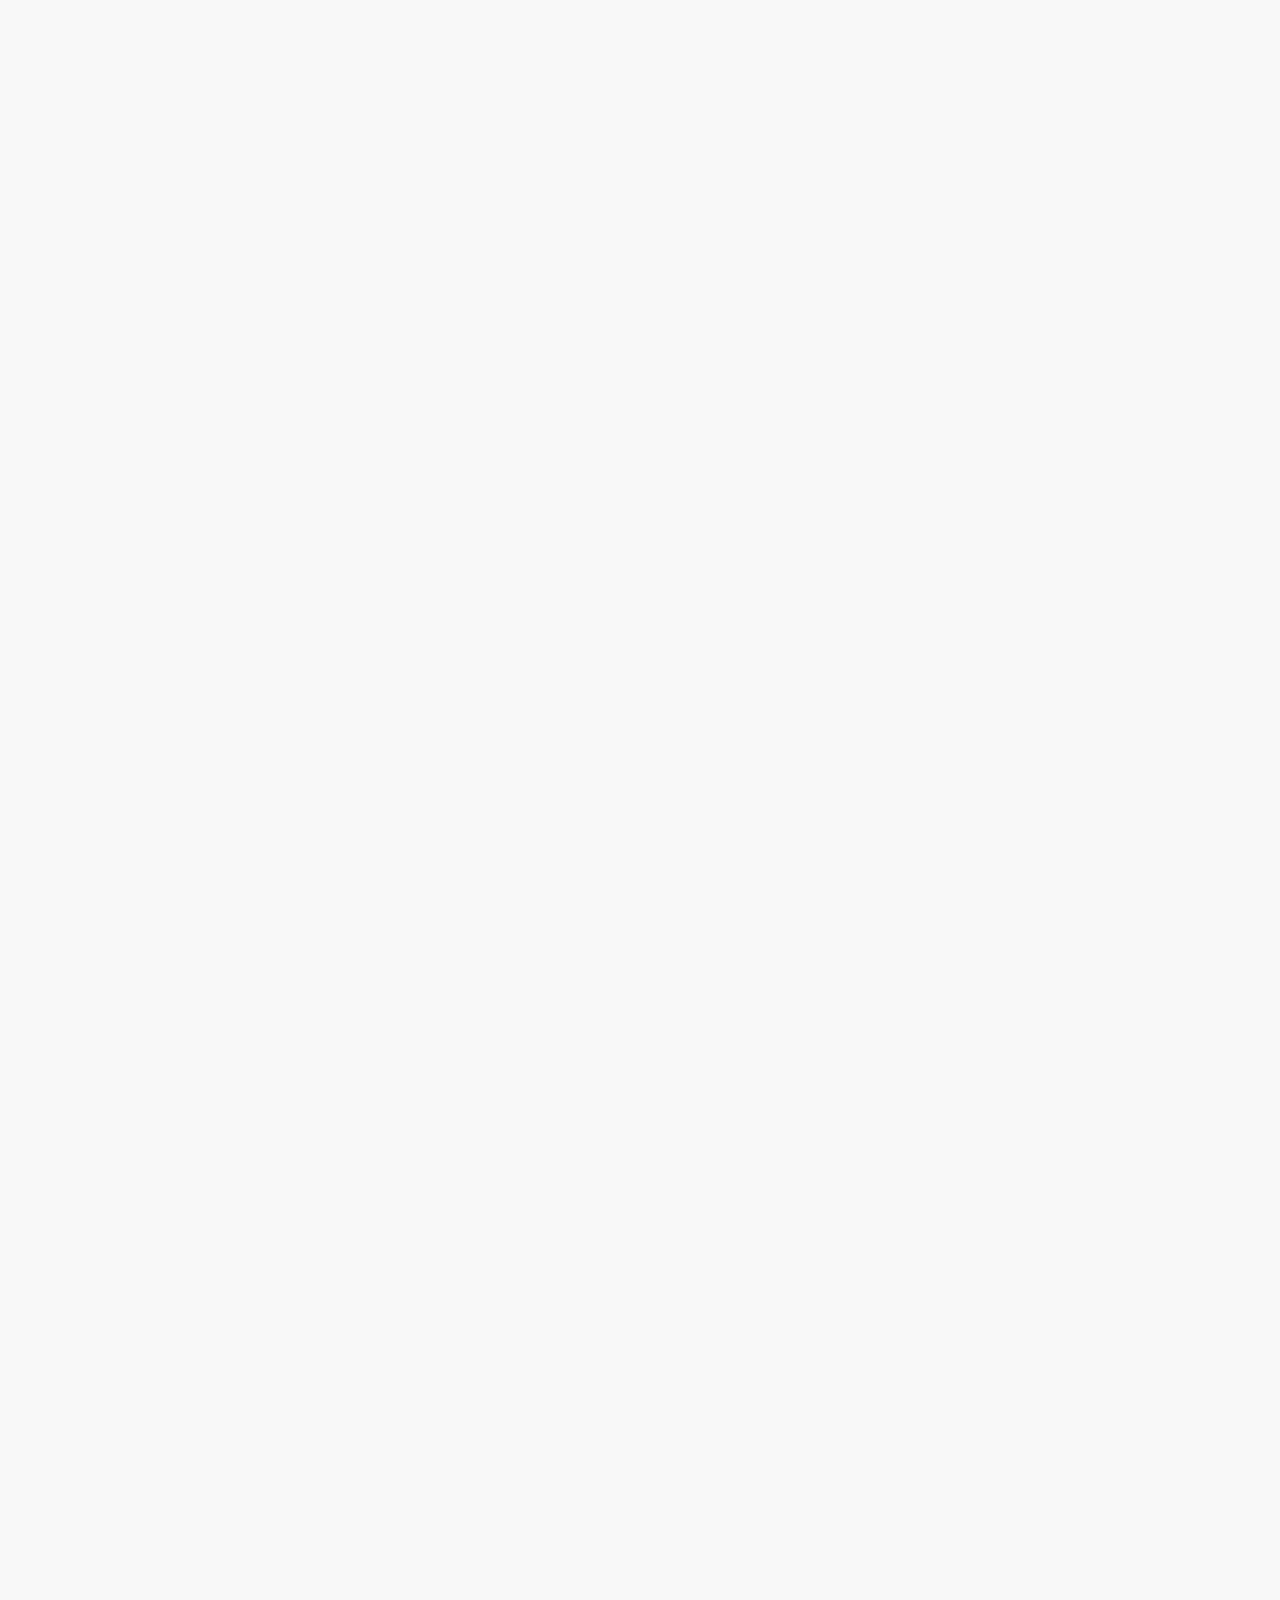
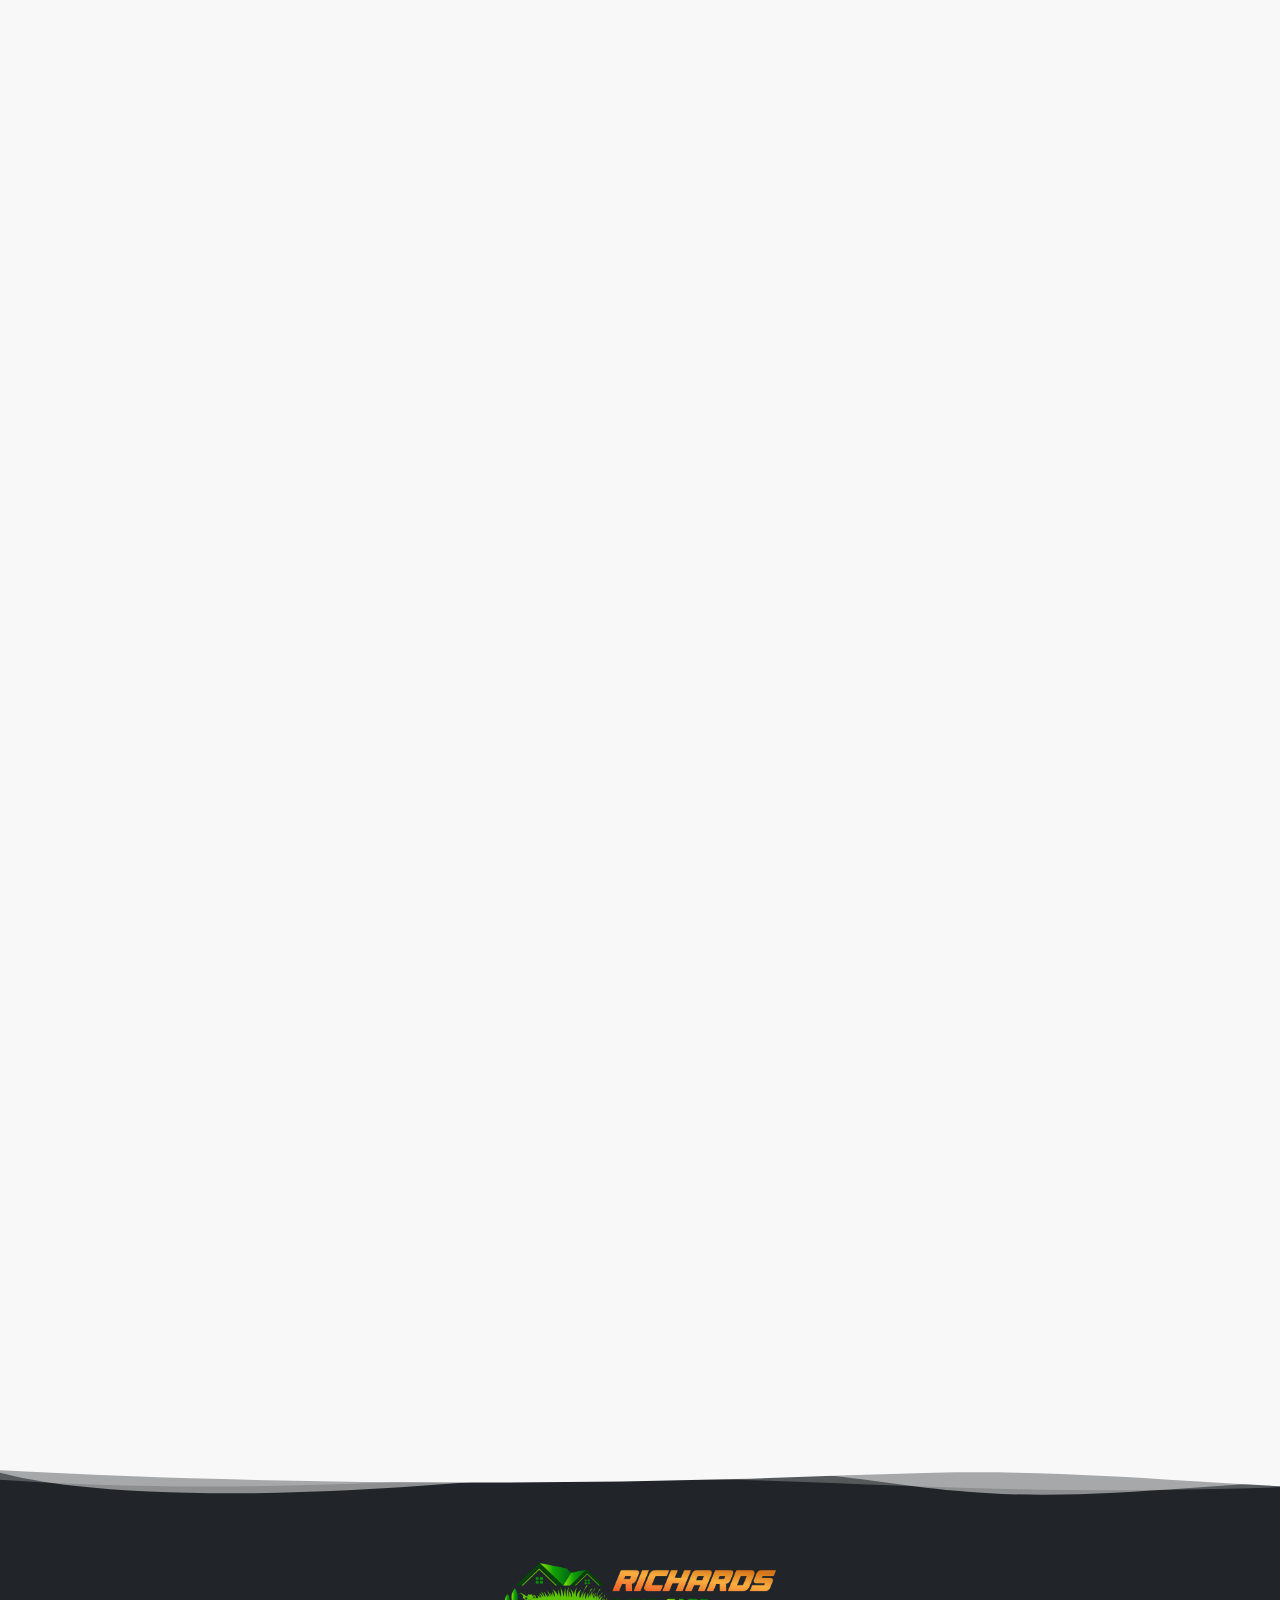
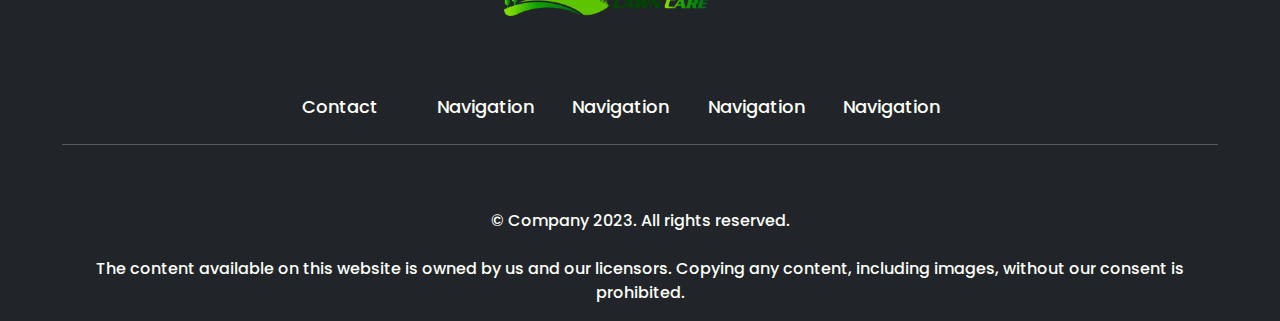
==== commit 09a79611: "fix: remove mask" ====
--- a/index.html
+++ b/index.html
@@ -110,8 +110,6 @@
             </div>
         </div>
         <img class="hero-img" src="/img/hero-bg.jpg" alt="hero img">
-        <img class="grass-mask mask-1" src="/img/grass-mask.png" alt=" Grass Mask">
-        <img class="grass-mask mask-2" src="/img/grass-mask.png" alt=" Grass Mask">
     </section>
 
 
